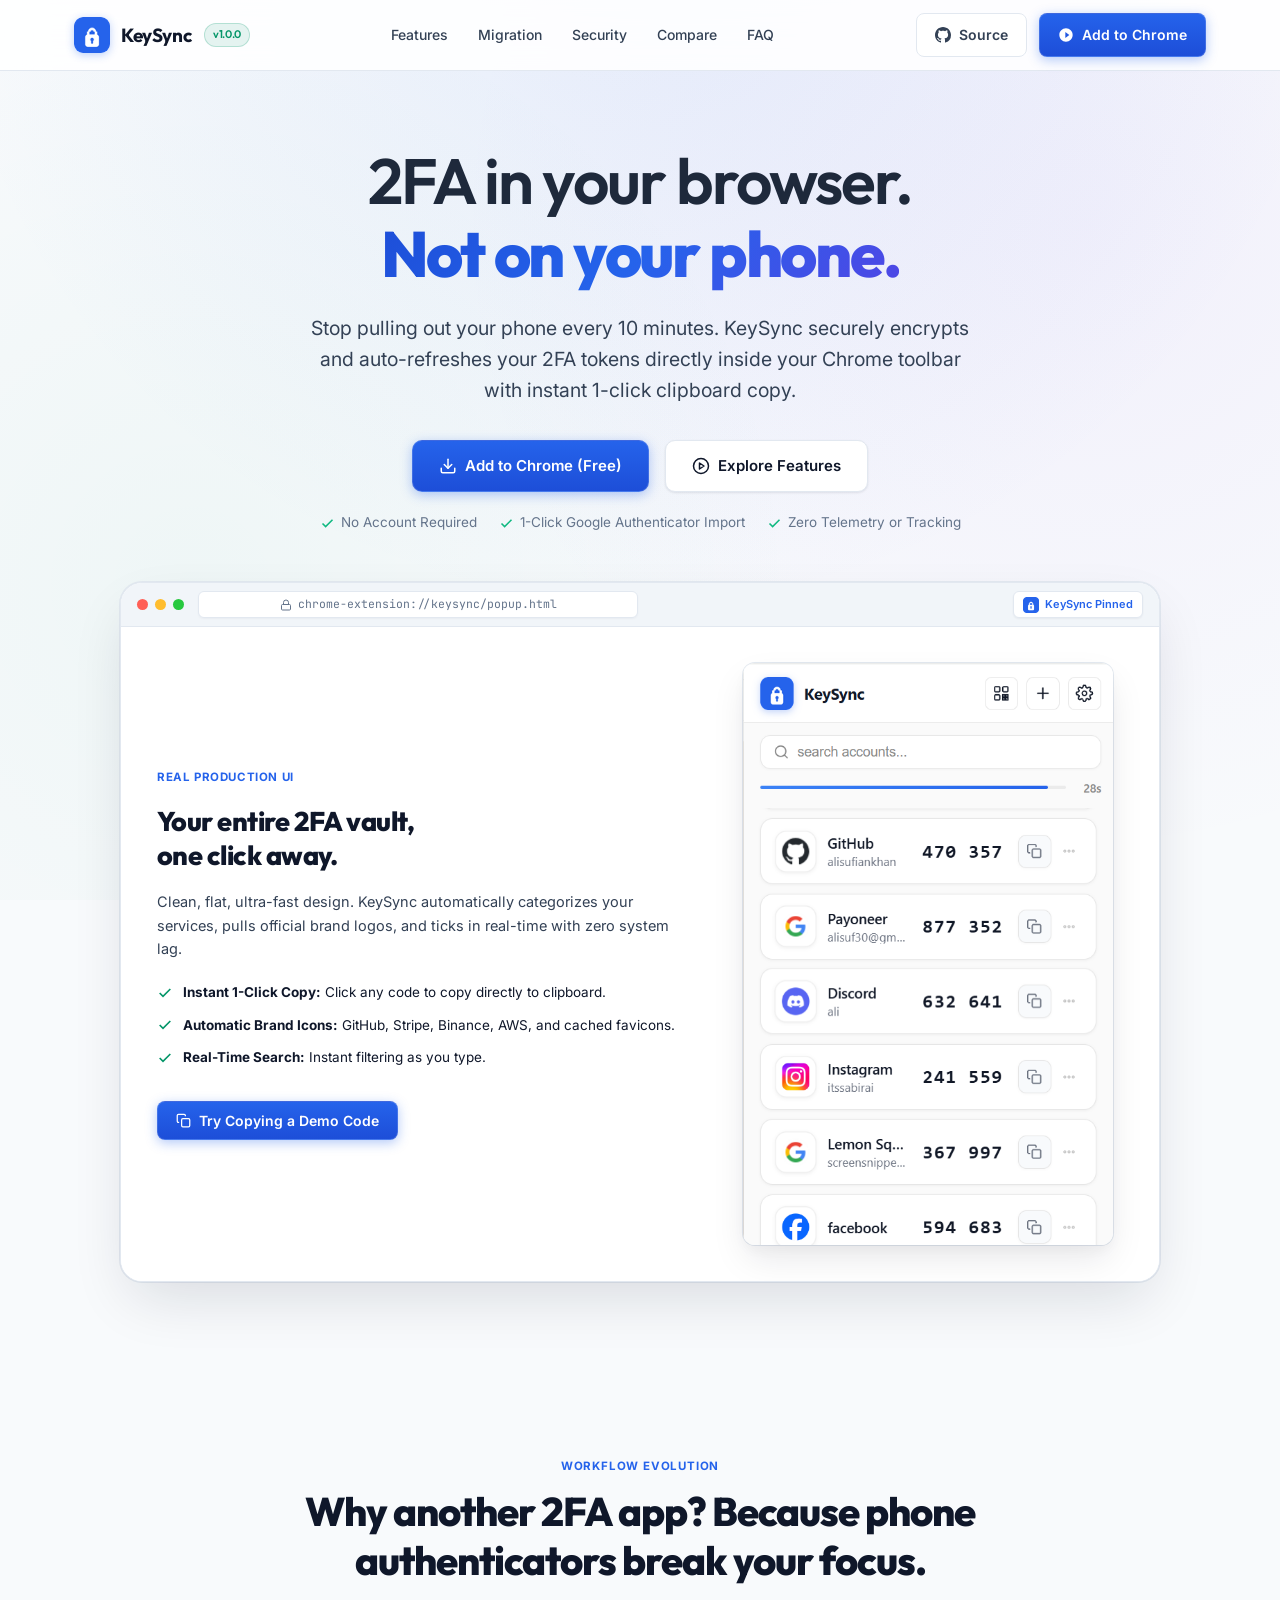
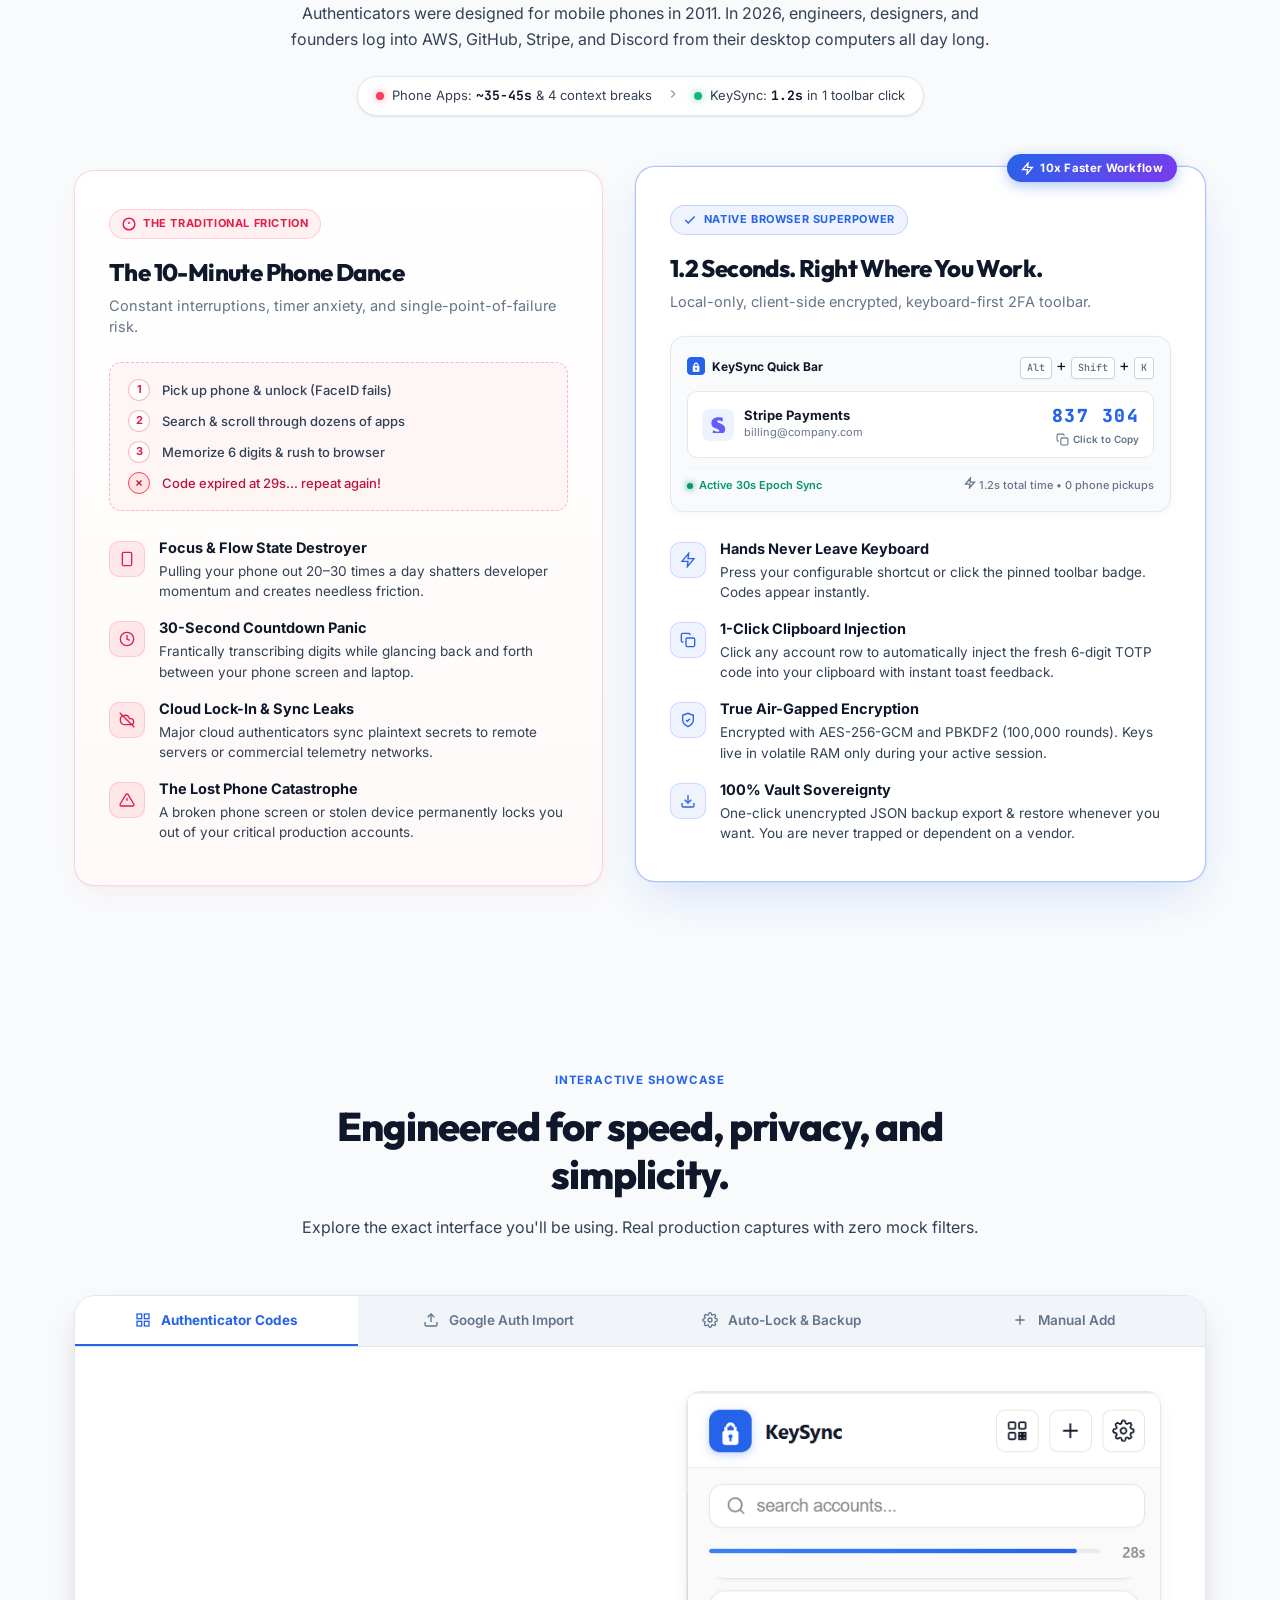
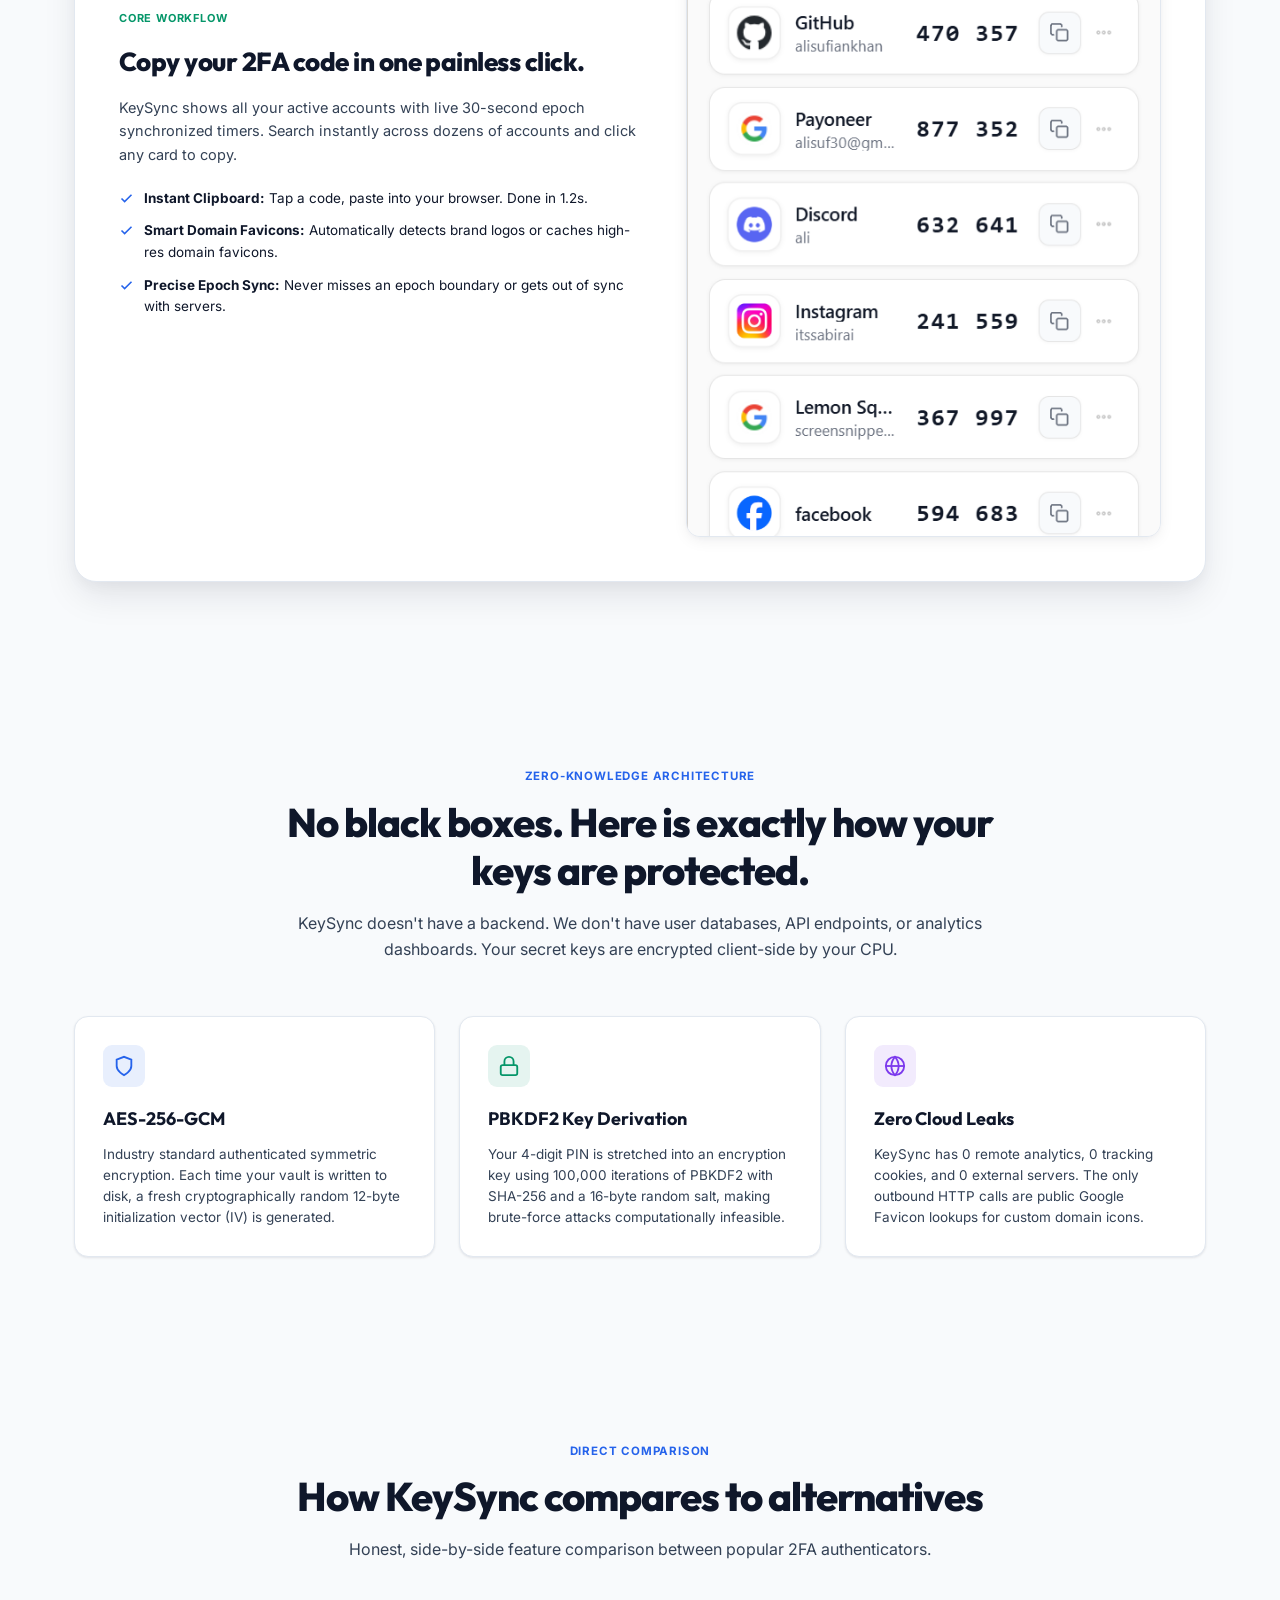
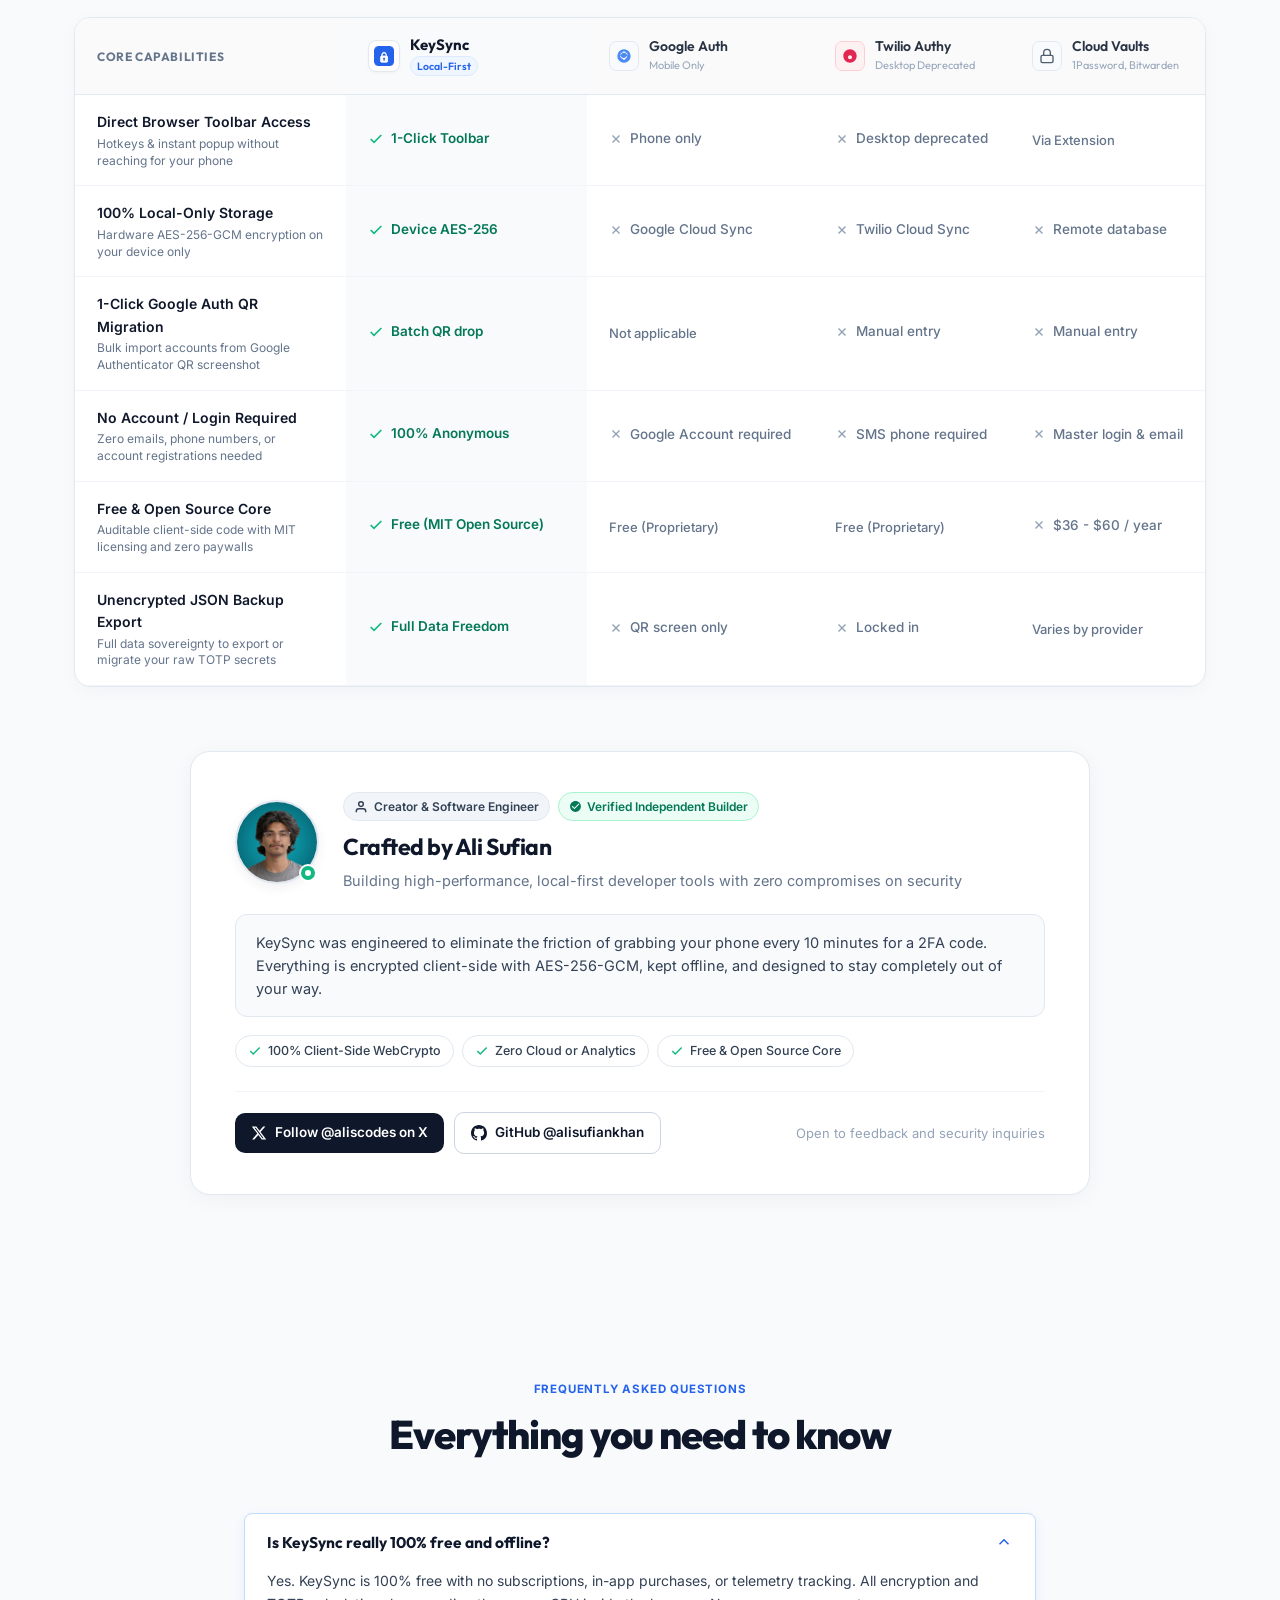
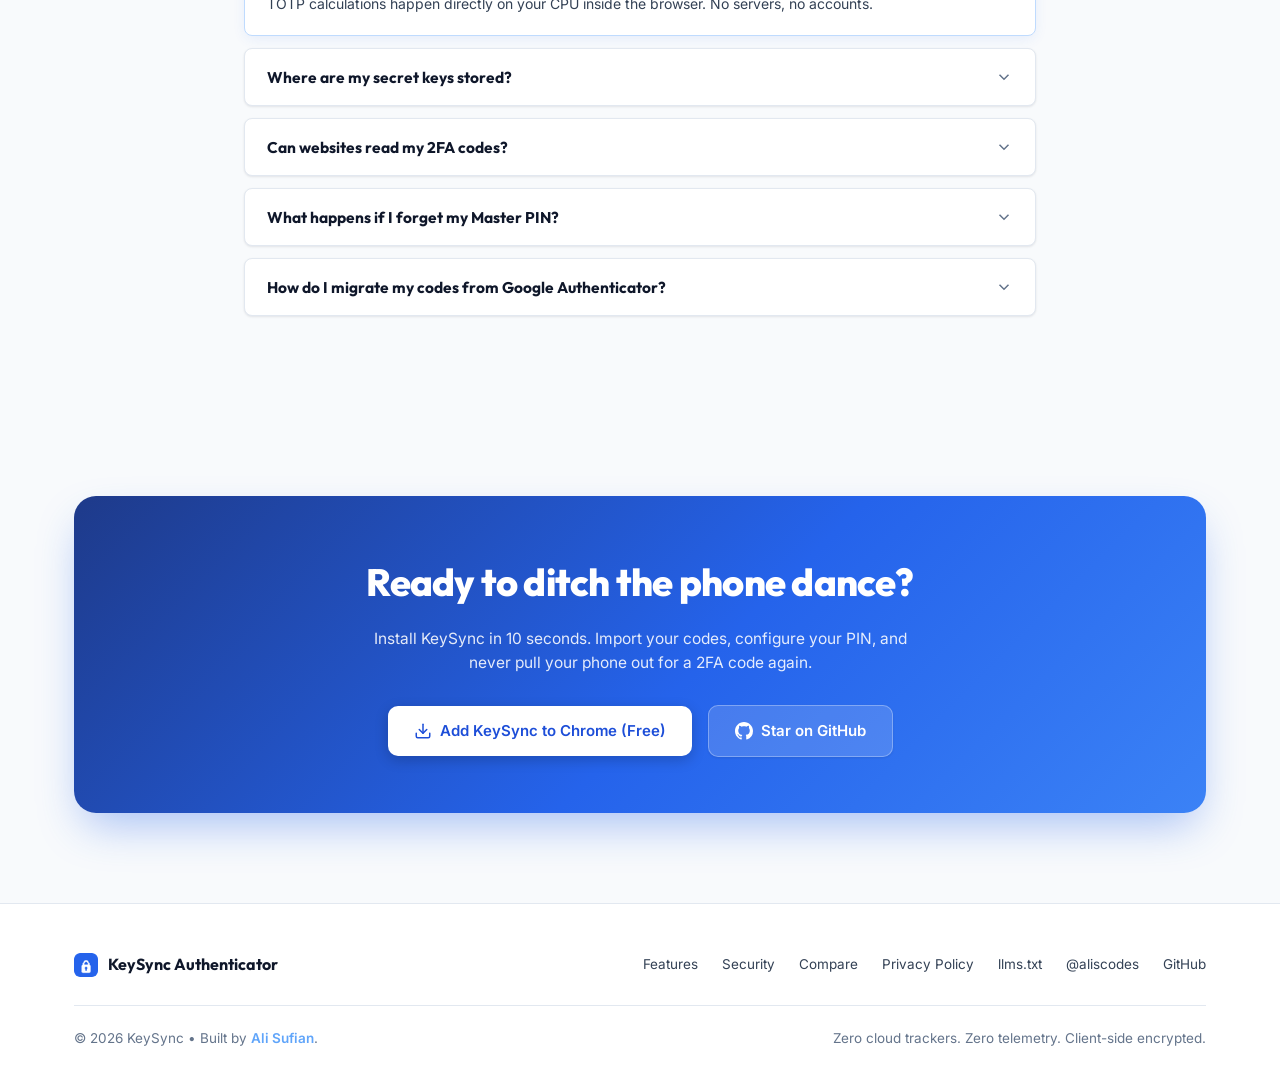
==== index.html @ 3b766d3e "Add llms.txt link to footer across landing page and privacy policy" ====
<!DOCTYPE html>
<html lang="en">

<head>
  <meta charset="UTF-8">
  <meta name="viewport" content="width=device-width, initial-scale=1.0">
  <title>KeySync | Fast, Local-First 2FA Authenticator for Chrome</title>
  <meta name="description"
    content="Secure, local-only 2FA authenticator for Chrome. AES-256-GCM client-side encryption, 1-click copy, and instant Google Authenticator QR migration. Zero cloud sync, zero telemetry.">

  <!-- OpenGraph / Social Meta -->
  <meta property="og:type" content="website">
  <meta property="og:title" content="KeySync | Fast, Local-First 2FA Authenticator">
  <meta property="og:description"
    content="All your 2FA codes right in your browser toolbar. 100% offline-first, encrypted on your device with AES-256-GCM.">
  <meta property="og:image" content="assets/promo-marquee.png">
  <meta name="twitter:card" content="summary_large_image">
  <meta name="twitter:creator" content="@aliscodes">
  <meta name="twitter:title" content="KeySync: 2FA Authenticator">
  <meta name="twitter:description" content="Stop reaching for your phone. Secure local 2FA in your browser.">

  <link rel="icon" type="image/png" sizes="32x32" href="assets/icon-32.png">
  <link rel="icon" type="image/png" sizes="16x16" href="assets/icon-16.png">
  <link rel="apple-touch-icon" sizes="128x128" href="assets/icon-128.png">

  <!-- Google Fonts: Outfit, Plus Jakarta Sans & Inter -->
  <link rel="preconnect" href="https://fonts.googleapis.com">
  <link rel="preconnect" href="https://fonts.gstatic.com" crossorigin>
  <link
    href="https://fonts.googleapis.com/css2?family=Outfit:wght@500;600;700;800&family=Plus+Jakarta+Sans:wght@500;600;700;800&family=Inter:wght@400;500;600;700&family=JetBrains+Mono:wght@400;500;600&display=swap"
    rel="stylesheet">

  <!-- LLM Context & Discovery -->
  <link rel="help" type="text/markdown" href="llms.txt" title="LLM context">

  <link rel="stylesheet" href="style.css">
</head>

<body>

  <!-- Floating Copy Toast Demo -->
  <div id="demo-toast" class="demo-toast-pill"
    style="position: fixed; bottom: 28px; left: 50%; transform: translateX(-50%) translateY(40px); opacity: 0; pointer-events: none; transition: all 0.22s ease; z-index: 9999; background: #111827; color: #FFFFFF; border: 1px solid rgba(255,255,255,0.15); padding: 8px 18px; border-radius: 9999px; font-size: 13px; font-weight: 600; display: flex; align-items: center; gap: 8px; box-shadow: 0 10px 25px rgba(0,0,0,0.5);">
    <svg viewBox="0 0 24 24" width="15" height="15" fill="none" stroke="#10B981" stroke-width="2.5"
      stroke-linecap="round" stroke-linejoin="round">
      <polyline points="20 6 9 17 4 12"></polyline>
    </svg>
    <span>Copied 2FA Code to Clipboard!</span>
  </div>

  <style>
    #demo-toast.show {
      transform: translateX(-50%) translateY(0);
      opacity: 1;
    }
  </style>

  <!-- ========================================== -->
  <!-- NAVIGATION BAR                             -->
  <!-- ========================================== -->
  <nav class="site-nav">
    <div class="container nav-inner">
      <a href="#" class="brand-link" aria-label="KeySync Home">
        <div class="brand-icon-wrap">
          <img src="assets/icon-48.png" alt="KeySync Logo">
        </div>
        <span>KeySync</span>
        <span class="brand-version">v1.0.0</span>
      </a>

      <div class="nav-links">
        <a href="#features">Features</a>
        <a href="#how-it-works">Migration</a>
        <a href="#security">Security</a>
        <a href="#comparison">Compare</a>
        <a href="#faq">FAQ</a>
      </div>

      <div class="nav-cta-group">
        <a href="https://github.com/alisufiankhan/KeySync" target="_blank" rel="noopener noreferrer" class="btn btn-outline"
          title="GitHub Repository">
          <svg viewBox="0 0 24 24" width="16" height="16" fill="currentColor">
            <path
              d="M12 0C5.37 0 0 5.37 0 12c0 5.31 3.435 9.795 8.205 11.385.6.105.825-.255.825-.57 0-.285-.015-1.23-.015-2.235-3.015.555-3.795-.735-4.035-1.41-.135-.345-.72-1.41-1.23-1.695-.42-.225-1.02-.78-.015-.795.945-.015 1.62.87 1.845 1.23 1.08 1.815 2.805 1.305 3.495.99.105-.78.42-1.305.765-1.605-2.67-.3-5.46-1.335-5.46-5.925 0-1.305.465-2.385 1.23-3.225-.12-.3-.54-1.53.12-3.18 0 0 1.005-.315 3.3 1.23.96-.27 1.98-.405 3-.405s2.04.135 3 .405c2.295-1.56 3.3-1.23 3.3-1.23.66 1.65.24 2.88.12 3.18.765.84 1.23 1.905 1.23 3.225 0 4.605-2.805 5.625-5.475 5.925.435.375.81 1.095.81 2.22 0 1.605-.015 2.895-.015 3.3 0 .315.225.69.825.57A12.02 12.02 0 0024 12c0-6.63-5.37-12-12-12z" />
          </svg>
          <span>Source</span>
        </a>
        <a href="#install" class="btn btn-primary">
          <svg viewBox="0 0 24 24" width="16" height="16" fill="currentColor">
            <path d="M12 2C6.48 2 2 6.48 2 12s4.48 10 10 10 10-4.48 10-10S17.52 2 12 2zm-1 14.5v-9l6 4.5-6 4.5z" />
          </svg>
          <span>Add to Chrome</span>
        </a>
      </div>
    </div>
  </nav>

  <!-- ========================================== -->
  <!-- HERO SECTION                               -->
  <!-- ========================================== -->
  <header class="hero-section">
    <div class="container">
      <h1 class="hero-title">
        <span class="hero-title-light">2FA in your browser.</span>
        <span class="hero-title-bold blue-emphasis">Not on your phone.</span>
      </h1>

      <p class="hero-subtitle">
        Stop pulling out your phone every 10 minutes. KeySync securely encrypts and auto-refreshes your 2FA tokens
        directly inside your Chrome toolbar with instant 1-click clipboard copy.
      </p>

      <div class="hero-cta-wrapper" id="install">
        <a href="https://chrome.google.com/webstore" target="_blank" rel="noopener noreferrer"
          class="btn btn-primary btn-lg">
          <svg viewBox="0 0 24 24" width="18" height="18" fill="none" stroke="currentColor" stroke-width="2"
            stroke-linecap="round" stroke-linejoin="round">
            <path d="M21 15v4a2 2 0 0 1-2 2H5a2 2 0 0 1-2-2v-4"></path>
            <polyline points="7 10 12 15 17 10"></polyline>
            <line x1="12" y1="15" x2="12" y2="3"></line>
          </svg>
          <span>Add to Chrome (Free)</span>
        </a>
        <a href="#features" class="btn btn-secondary btn-lg">
          <svg viewBox="0 0 24 24" width="18" height="18" fill="none" stroke="currentColor" stroke-width="2"
            stroke-linecap="round" stroke-linejoin="round">
            <circle cx="12" cy="12" r="10"></circle>
            <polygon points="10 8 16 12 10 16 10 8"></polygon>
          </svg>
          <span>Explore Features</span>
        </a>
      </div>

      <div class="hero-guarantee">
        <span><svg viewBox="0 0 24 24" width="15" height="15" fill="none" stroke="#10B981" stroke-width="2.5">
            <polyline points="20 6 9 17 4 12"></polyline>
          </svg> No Account Required</span>
        <span><svg viewBox="0 0 24 24" width="15" height="15" fill="none" stroke="#10B981" stroke-width="2.5">
            <polyline points="20 6 9 17 4 12"></polyline>
          </svg> 1-Click Google Authenticator Import</span>
        <span><svg viewBox="0 0 24 24" width="15" height="15" fill="none" stroke="#10B981" stroke-width="2.5">
            <polyline points="20 6 9 17 4 12"></polyline>
          </svg> Zero Telemetry or Tracking</span>
      </div>

      <!-- Real Browser Showcase Window Frame -->
      <div class="hero-showcase">
        <div class="showcase-glow"></div>
        <div class="showcase-window">
          <!-- Browser Top Window Bar -->
          <div class="window-header">
            <div class="window-dots">
              <span class="window-dot dot-red"></span>
              <span class="window-dot dot-yellow"></span>
              <span class="window-dot dot-green"></span>
            </div>
            <div class="window-address">
              <svg viewBox="0 0 24 24" width="12" height="12" fill="none" stroke="currentColor" stroke-width="2">
                <rect x="3" y="11" width="18" height="11" rx="2" ry="2"></rect>
                <path d="M7 11V7a5 5 0 0 1 10 0v4"></path>
              </svg>
              <span>chrome-extension://keysync/popup.html</span>
            </div>
            <div class="window-toolbar-icons">
              <div class="extension-pin-badge">
                <img src="assets/icon-32.png" alt="KeySync">
                <span>KeySync Pinned</span>
              </div>
            </div>
          </div>

          <!-- Showcase Body -->
          <div class="showcase-body">
            <div class="showcase-narrative">
              <span class="narrative-tag">Real Production UI</span>
              <h2 class="narrative-headline">Your entire 2FA vault,<br>one click away.</h2>
              <p class="narrative-desc">
                Clean, flat, ultra-fast design. KeySync automatically categorizes your services, pulls official brand
                logos, and ticks in real-time with zero system lag.
              </p>
              <div class="narrative-features">
                <div class="narrative-item">
                  <svg viewBox="0 0 24 24" width="16" height="16" fill="none" stroke="currentColor" stroke-width="2.5">
                    <polyline points="20 6 9 17 4 12"></polyline>
                  </svg>
                  <span><strong>Instant 1-Click Copy:</strong> Click any code to copy directly to clipboard.</span>
                </div>
                <div class="narrative-item">
                  <svg viewBox="0 0 24 24" width="16" height="16" fill="none" stroke="currentColor" stroke-width="2.5">
                    <polyline points="20 6 9 17 4 12"></polyline>
                  </svg>
                  <span><strong>Automatic Brand Icons:</strong> GitHub, Stripe, Binance, AWS, and cached
                    favicons.</span>
                </div>
                <div class="narrative-item">
                  <svg viewBox="0 0 24 24" width="16" height="16" fill="none" stroke="currentColor" stroke-width="2.5">
                    <polyline points="20 6 9 17 4 12"></polyline>
                  </svg>
                  <span><strong>Real-Time Search:</strong> Instant filtering as you type.</span>
                </div>
              </div>
              <div style="margin-top: 14px;">
                <button type="button" class="btn btn-primary demo-copy-trigger" data-code="601 065">
                  <svg viewBox="0 0 24 24" width="15" height="15" fill="none" stroke="currentColor" stroke-width="2">
                    <rect x="9" y="9" width="13" height="13" rx="2" ry="2"></rect>
                    <path d="M5 15H4a2 2 0 0 1-2-2V4a2 2 0 0 1 2-2h9a2 2 0 0 1 2 2v1"></path>
                  </svg>
                  <span>Try Copying a Demo Code</span>
                </button>
              </div>
            </div>

            <!-- Actual Extension Screenshot -->
            <div class="mockup-extension-card">
              <img src="assets/sc-main.png" alt="KeySync Real Extension View with TOTP codes" width="370">
            </div>
          </div>
        </div>
      </div>
    </div>
  </header>

  <!-- ========================================== -->
  <!-- PROBLEM VS SOLUTION (THE 2FA DILEMMA)        -->
  <!-- ========================================== -->
  <section class="section" id="comparison">
    <div class="container">
      <div class="section-header">
        <span class="section-tag">Workflow Evolution</span>
        <h2 class="section-title">Why another 2FA app? Because phone authenticators break your focus.</h2>
        <p class="section-desc">
          Authenticators were designed for mobile phones in 2011. In 2026, engineers, designers, and founders log into
          AWS, GitHub, Stripe, and Discord from their desktop computers all day long.
        </p>

        <!-- Speed & Friction Metric Pills -->
        <div class="comparison-speed-pill-wrap">
          <div class="speed-pill speed-pill-bad">
            <span class="speed-dot dot-bad"></span>
            <span>Phone Apps: <strong>~35-45s</strong> &amp; 4 context breaks</span>
          </div>
          <div class="speed-arrow">
            <svg viewBox="0 0 24 24" width="14" height="14" fill="none" stroke="currentColor" stroke-width="2.5"><polyline points="9 18 15 12 9 6"></polyline></svg>
          </div>
          <div class="speed-pill speed-pill-good">
            <span class="speed-dot dot-good"></span>
            <span>KeySync: <strong>1.2s</strong> in 1 toolbar click</span>
          </div>
        </div>
      </div>

      <div class="comparison-grid">
        <!-- The Bad Old Way -->
        <div class="comparison-card bad">
          <div class="card-status-badge badge-warning">
            <svg viewBox="0 0 24 24" width="14" height="14" fill="none" stroke="currentColor" stroke-width="2.5">
              <circle cx="12" cy="12" r="10"></circle>
              <line x1="12" y1="8" x2="12" y2="12"></line>
              <line x1="12" y1="16" x2="12.01" y2="16"></line>
            </svg>
            <span>The Traditional Friction</span>
          </div>

          <h3 class="comparison-heading">The 10-Minute Phone Dance</h3>
          <p class="comparison-card-subtitle">Constant interruptions, timer anxiety, and single-point-of-failure risk.
          </p>

          <!-- Interactive Visual Timeline -->
          <div class="friction-timeline">
            <div class="timeline-step">
              <span class="step-num">1</span>
              <span class="step-text">Pick up phone &amp; unlock (FaceID fails)</span>
            </div>
            <div class="timeline-step">
              <span class="step-num">2</span>
              <span class="step-text">Search &amp; scroll through dozens of apps</span>
            </div>
            <div class="timeline-step">
              <span class="step-num">3</span>
              <span class="step-text">Memorize 6 digits &amp; rush to browser</span>
            </div>
            <div class="timeline-step step-expired">
              <span class="step-num">
                <svg viewBox="0 0 24 24" width="10" height="10" fill="none" stroke="currentColor" stroke-width="3"><line x1="18" y1="6" x2="6" y2="18"></line><line x1="6" y1="6" x2="18" y2="18"></line></svg>
              </span>
              <span class="step-text">Code expired at 29s... repeat again!</span>
            </div>
          </div>

          <div class="comparison-feature-list">
            <div class="comparison-feature-item">
              <div class="feature-icon-box icon-box-bad">
                <svg viewBox="0 0 24 24" width="16" height="16" fill="none" stroke="currentColor" stroke-width="2">
                  <rect x="5" y="2" width="14" height="20" rx="2" ry="2"></rect>
                  <line x1="12" y1="18" x2="12.01" y2="18"></line>
                </svg>
              </div>
              <div>
                <div class="feature-item-title">Focus &amp; Flow State Destroyer</div>
                <p class="feature-item-desc">Pulling your phone out 20–30 times a day shatters developer momentum and
                  creates needless friction.</p>
              </div>
            </div>

            <div class="comparison-feature-item">
              <div class="feature-icon-box icon-box-bad">
                <svg viewBox="0 0 24 24" width="16" height="16" fill="none" stroke="currentColor" stroke-width="2">
                  <circle cx="12" cy="12" r="10"></circle>
                  <polyline points="12 6 12 12 16 14"></polyline>
                </svg>
              </div>
              <div>
                <div class="feature-item-title">30-Second Countdown Panic</div>
                <p class="feature-item-desc">Frantically transcribing digits while glancing back and forth between your
                  phone screen and laptop.</p>
              </div>
            </div>

            <div class="comparison-feature-item">
              <div class="feature-icon-box icon-box-bad">
                <svg viewBox="0 0 24 24" width="16" height="16" fill="none" stroke="currentColor" stroke-width="2">
                  <path d="M17.5 19H9a7 7 0 1 1 6.71-9h1.79a4.5 4.5 0 1 1 0 9Z"></path>
                  <line x1="1" y1="1" x2="23" y2="23"></line>
                </svg>
              </div>
              <div>
                <div class="feature-item-title">Cloud Lock-In &amp; Sync Leaks</div>
                <p class="feature-item-desc">Major cloud authenticators sync plaintext secrets to remote servers or
                  commercial telemetry networks.</p>
              </div>
            </div>

            <div class="comparison-feature-item">
              <div class="feature-icon-box icon-box-bad">
                <svg viewBox="0 0 24 24" width="16" height="16" fill="none" stroke="currentColor" stroke-width="2">
                  <path d="M10.29 3.86L1.82 18a2 2 0 0 0 1.71 3h16.94a2 2 0 0 0 1.71-3L13.71 3.86a2 2 0 0 0-3.42 0z">
                  </path>
                  <line x1="12" y1="9" x2="12" y2="13"></line>
                  <line x1="12" y1="17" x2="12.01" y2="17"></line>
                </svg>
              </div>
              <div>
                <div class="feature-item-title">The Lost Phone Catastrophe</div>
                <p class="feature-item-desc">A broken phone screen or stolen device permanently locks you out of your
                  critical production accounts.</p>
              </div>
            </div>
          </div>
        </div>

        <!-- The KeySync Way -->
        <div class="comparison-card good">
          <div class="floating-highlight-badge">
            <svg viewBox="0 0 24 24" width="13" height="13" fill="none" stroke="currentColor" stroke-width="2.5"><polygon points="13 2 3 14 12 14 11 22 21 10 12 10 13 2"></polygon></svg>
            <span>10x Faster Workflow</span>
          </div>

          <div class="card-status-badge badge-success">
            <svg viewBox="0 0 24 24" width="14" height="14" fill="none" stroke="currentColor" stroke-width="2.5">
              <polyline points="20 6 9 17 4 12"></polyline>
            </svg>
            <span>Native Browser Superpower</span>
          </div>

          <h3 class="comparison-heading">1.2 Seconds. Right Where You Work.</h3>
          <p class="comparison-card-subtitle">Local-only, client-side encrypted, keyboard-first 2FA toolbar.</p>

          <!-- Interactive Live Preview Widget Inside the Card -->
          <div class="keysync-live-preview-box">
            <div class="live-preview-header">
              <div class="live-preview-brand">
                <img src="assets/icon-32.png" width="18" height="18" alt="KeySync">
                <span>KeySync Quick Bar</span>
              </div>
              <span class="live-shortcut-tag"><kbd>Alt</kbd> + <kbd>Shift</kbd> + <kbd>K</kbd></span>
            </div>

            <div class="live-token-interactive demo-copy-trigger" data-code="837 304"
              title="Click to copy live demo code">
              <div class="live-token-info">
                <div class="live-token-logo">
                  <svg viewBox="0 0 24 24" width="16" height="16" fill="#635BFF">
                    <path
                      d="M13.976 9.15c-2.172-.806-3.356-1.426-3.356-2.409 0-.831.683-1.305 1.901-1.305 2.227 0 4.515.858 6.09 1.631l.89-5.494C18.252.975 15.697.5 12.522.5 6.046.5 2.05 3.864 2.05 9.429c0 5.484 4.57 6.942 8.784 8.528 2.378.89 3.197 1.574 3.197 2.535 0 .973-.852 1.517-2.298 1.517-2.316 0-5.163-1.077-7.142-2.164l-.941 5.568c2.083 1.055 5.12 1.637 8.358 1.637 6.643 0 10.748-3.155 10.748-8.899 0-5.385-4.408-7.072-8.78-8.999z" />
                  </svg>
                </div>
                <div>
                  <div class="live-token-service">Stripe Payments</div>
                  <div class="live-token-account">billing@company.com</div>
                </div>
              </div>
              <div class="live-token-code-wrap">
                <span class="live-totp-digits" id="comparison-stripe-code">837 304</span>
                <span class="live-copy-action">
                  <svg viewBox="0 0 24 24" width="13" height="13" fill="none" stroke="currentColor" stroke-width="2">
                    <rect x="9" y="9" width="13" height="13" rx="2" ry="2"></rect>
                    <path d="M5 15H4a2 2 0 0 1-2-2V4a2 2 0 0 1 2-2h9a2 2 0 0 1 2 2v1"></path>
                  </svg>
                  <span>Click to Copy</span>
                </span>
              </div>
            </div>

            <div class="live-preview-footer">
              <div class="live-sync-indicator">
                <span class="live-pulse-dot"></span>
                <span>Active 30s Epoch Sync</span>
              </div>
              <span class="live-benchmark-text">
                <svg viewBox="0 0 24 24" width="12" height="12" fill="none" stroke="currentColor" stroke-width="2.5"><polygon points="13 2 3 14 12 14 11 22 21 10 12 10 13 2"></polygon></svg>
                <span>1.2s total time • 0 phone pickups</span>
              </span>
            </div>
          </div>

          <div class="comparison-feature-list">
            <div class="comparison-feature-item">
              <div class="feature-icon-box icon-box-good">
                <svg viewBox="0 0 24 24" width="16" height="16" fill="none" stroke="currentColor" stroke-width="2">
                  <polygon points="13 2 3 14 12 14 11 22 21 10 12 10 13 2"></polygon>
                </svg>
              </div>
              <div>
                <div class="feature-item-title">Hands Never Leave Keyboard</div>
                <p class="feature-item-desc">Press your configurable shortcut or click the pinned toolbar badge. Codes
                  appear instantly.</p>
              </div>
            </div>

            <div class="comparison-feature-item">
              <div class="feature-icon-box icon-box-good">
                <svg viewBox="0 0 24 24" width="16" height="16" fill="none" stroke="currentColor" stroke-width="2">
                  <rect x="9" y="9" width="13" height="13" rx="2" ry="2"></rect>
                  <path d="M5 15H4a2 2 0 0 1-2-2V4a2 2 0 0 1 2-2h9a2 2 0 0 1 2 2v1"></path>
                </svg>
              </div>
              <div>
                <div class="feature-item-title">1-Click Clipboard Injection</div>
                <p class="feature-item-desc">Click any account row to automatically inject the fresh 6-digit TOTP code
                  into your clipboard with instant toast feedback.</p>
              </div>
            </div>

            <div class="comparison-feature-item">
              <div class="feature-icon-box icon-box-good">
                <svg viewBox="0 0 24 24" width="16" height="16" fill="none" stroke="currentColor" stroke-width="2">
                  <path d="M12 22s8-4 8-10V5l-8-3-8 3v7c0 6 8 10 8 10z"></path>
                  <polyline points="9 12 11 14 15 10"></polyline>
                </svg>
              </div>
              <div>
                <div class="feature-item-title">True Air-Gapped Encryption</div>
                <p class="feature-item-desc">Encrypted with AES-256-GCM and PBKDF2 (100,000 rounds). Keys live in
                  volatile RAM only during your active session.</p>
              </div>
            </div>

            <div class="comparison-feature-item">
              <div class="feature-icon-box icon-box-good">
                <svg viewBox="0 0 24 24" width="16" height="16" fill="none" stroke="currentColor" stroke-width="2">
                  <path d="M21 15v4a2 2 0 0 1-2 2H5a2 2 0 0 1-2-2v-4"></path>
                  <polyline points="7 10 12 15 17 10"></polyline>
                  <line x1="12" y1="15" x2="12" y2="3"></line>
                </svg>
              </div>
              <div>
                <div class="feature-item-title">100% Vault Sovereignty</div>
                <p class="feature-item-desc">One-click unencrypted JSON backup export &amp; restore whenever you want.
                  You are never trapped or dependent on a vendor.</p>
              </div>
            </div>
          </div>
        </div>
      </div>
    </div>
  </section>

  <!-- ========================================== -->
  <!-- REAL SCREENSHOT WALKTHROUGH TABS           -->
  <!-- ========================================== -->
  <section class="section" id="features">
    <div class="container">
      <div class="section-header">
        <span class="section-tag">Interactive Showcase</span>
        <h2 class="section-title">Engineered for speed, privacy, and simplicity.</h2>
        <p class="section-desc">
          Explore the exact interface you'll be using. Real production captures with zero mock filters.
        </p>
      </div>

      <div class="features-container">
        <!-- Tab Navigation -->
        <div class="feature-tabs-nav" role="tablist">
          <button type="button" class="feature-tab-btn active" data-tab="tab-main" role="tab" aria-selected="true">
            <svg viewBox="0 0 24 24" width="16" height="16" fill="none" stroke="currentColor" stroke-width="2">
              <rect x="3" y="3" width="7" height="7"></rect>
              <rect x="14" y="3" width="7" height="7"></rect>
              <rect x="14" y="14" width="7" height="7"></rect>
              <rect x="3" y="14" width="7" height="7"></rect>
            </svg>
            <span>Authenticator Codes</span>
          </button>
          <button type="button" class="feature-tab-btn" data-tab="tab-import" role="tab" aria-selected="false">
            <svg viewBox="0 0 24 24" width="16" height="16" fill="none" stroke="currentColor" stroke-width="2">
              <path d="M21 15v4a2 2 0 0 1-2 2H5a2 2 0 0 1-2-2v-4"></path>
              <polyline points="17 8 12 3 7 8"></polyline>
              <line x1="12" y1="3" x2="12" y2="15"></line>
            </svg>
            <span>Google Auth Import</span>
          </button>
          <button type="button" class="feature-tab-btn" data-tab="tab-settings" role="tab" aria-selected="false">
            <svg viewBox="0 0 24 24" width="16" height="16" fill="none" stroke="currentColor" stroke-width="2">
              <circle cx="12" cy="12" r="3"></circle>
              <path
                d="M19.4 15a1.65 1.65 0 0 0 .33 1.82l.06.06a2 2 0 0 1 0 2.83 2 2 0 0 1-2.83 0l-.06-.06a1.65 1.65 0 0 0-1.82-.33 1.65 1.65 0 0 0-1 1.51V21a2 2 0 0 1-2 2 2 2 0 0 1-2-2v-.09A1.65 1.65 0 0 0 9 19.4a1.65 1.65 0 0 0-1.82.33l-.06.06a2 2 0 0 1-2.83 0 2 2 0 0 1 0-2.83l.06-.06a1.65 1.65 0 0 0 .33-1.82 1.65 1.65 0 0 0-1.51-1H3a2 2 0 0 1-2-2 2 2 0 0 1 2-2h.09A1.65 1.65 0 0 0 4.6 9a1.65 1.65 0 0 0-.33-1.82l-.06-.06a2 2 0 0 1 0-2.83 2 2 0 0 1 2.83 0l.06.06a1.65 1.65 0 0 0 1.82.33H9a1.65 1.65 0 0 0 1-1.51V3a2 2 0 0 1 2-2 2 2 0 0 1 2 2v.09a1.65 1.65 0 0 0 1 1.51 1.65 1.65 0 0 0 1.82-.33l.06-.06a2 2 0 0 1 2.83 0 2 2 0 0 1 0 2.83l-.06.06a1.65 1.65 0 0 0-.33 1.82V9a1.65 1.65 0 0 0 1.51 1H21a2 2 0 0 1 2 2 2 2 0 0 1-2 2h-.09a1.65 1.65 0 0 0-1.51 1z">
              </path>
            </svg>
            <span>Auto-Lock & Backup</span>
          </button>
          <button type="button" class="feature-tab-btn" data-tab="tab-add" role="tab" aria-selected="false">
            <svg viewBox="0 0 24 24" width="16" height="16" fill="none" stroke="currentColor" stroke-width="2">
              <line x1="12" y1="5" x2="12" y2="19"></line>
              <line x1="5" y1="12" x2="19" y2="12"></line>
            </svg>
            <span>Manual Add</span>
          </button>
        </div>

        <!-- TAB 1: Main View -->
        <div class="feature-tab-panel active" id="tab-main">
          <div class="panel-content">
            <span class="panel-tag">Core Workflow</span>
            <h3 class="panel-title">Copy your 2FA code in one painless click.</h3>
            <p class="panel-desc">
              KeySync shows all your active accounts with live 30-second epoch synchronized timers. Search instantly
              across dozens of accounts and click any card to copy.
            </p>
            <ul class="panel-points">
              <li>
                <svg viewBox="0 0 24 24" width="15" height="15" fill="none" stroke="currentColor" stroke-width="2.5">
                  <polyline points="20 6 9 17 4 12"></polyline>
                </svg>
                <span><strong>Instant Clipboard:</strong> Tap a code, paste into your browser. Done in 1.2s.</span>
              </li>
              <li>
                <svg viewBox="0 0 24 24" width="15" height="15" fill="none" stroke="currentColor" stroke-width="2.5">
                  <polyline points="20 6 9 17 4 12"></polyline>
                </svg>
                <span><strong>Smart Domain Favicons:</strong> Automatically detects brand logos or caches high-res
                  domain favicons.</span>
              </li>
              <li>
                <svg viewBox="0 0 24 24" width="15" height="15" fill="none" stroke="currentColor" stroke-width="2.5">
                  <polyline points="20 6 9 17 4 12"></polyline>
                </svg>
                <span><strong>Precise Epoch Sync:</strong> Never misses an epoch boundary or gets out of sync with
                  servers.</span>
              </li>
            </ul>
          </div>
          <div class="panel-media-wrap">
            <img src="assets/sc-main.png" alt="KeySync Main TOTP Screen" loading="lazy">
          </div>
        </div>

        <!-- TAB 2: Bulk Import -->
        <div class="feature-tab-panel" id="tab-import">
          <div class="panel-content">
            <span class="panel-tag" id="how-it-works">Effortless Migration</span>
            <h3 class="panel-title">Migrate from Google Authenticator in 10 seconds.</h3>
            <p class="panel-desc">
              Moving your accounts shouldn't take an afternoon of manual typing. Export your accounts in Google
              Authenticator, take a screenshot, and drop it here.
            </p>
            <ul class="panel-points">
              <li>
                <svg viewBox="0 0 24 24" width="15" height="15" fill="none" stroke="currentColor" stroke-width="2.5">
                  <polyline points="20 6 9 17 4 12"></polyline>
                </svg>
                <span><strong>Drag & Drop QR:</strong> Accepts screenshot images or raw Google migration URLs.</span>
              </li>
              <li>
                <svg viewBox="0 0 24 24" width="15" height="15" fill="none" stroke="currentColor" stroke-width="2.5">
                  <polyline points="20 6 9 17 4 12"></polyline>
                </svg>
                <span><strong>Multi-Part Batch Exports:</strong> Handles split QR codes (e.g. 1 of 2, 2 of 2)
                  seamlessly.</span>
              </li>
              <li>
                <svg viewBox="0 0 24 24" width="15" height="15" fill="none" stroke="currentColor" stroke-width="2.5">
                  <polyline points="20 6 9 17 4 12"></polyline>
                </svg>
                <span><strong>Interactive Selection:</strong> Review each account before importing to your vault.</span>
              </li>
            </ul>
          </div>
          <div class="panel-media-wrap">
            <img src="assets/sc-bulk-import.png" alt="Google Authenticator QR Bulk Import Screen" loading="lazy">
          </div>
        </div>

        <!-- TAB 3: Settings & Backup -->
        <div class="feature-tab-panel" id="tab-settings">
          <div class="panel-content">
            <span class="panel-tag">Security & Freedom</span>
            <h3 class="panel-title">Session Auto-Lock & Zero Lock-in Backups.</h3>
            <p class="panel-desc">
              Configure your auto-lock timer to lock KeySync when idle (Immediately, 5m, 15m, 30m, or on browser close).
              Export your raw JSON backup whenever you choose.
            </p>
            <ul class="panel-points">
              <li>
                <svg viewBox="0 0 24 24" width="15" height="15" fill="none" stroke="currentColor" stroke-width="2.5">
                  <polyline points="20 6 9 17 4 12"></polyline>
                </svg>
                <span><strong>In-Memory Key Storage:</strong> Session keys live in volatile RAM
                  (<code>chrome.storage.session</code>), never on disk.</span>
              </li>
              <li>
                <svg viewBox="0 0 24 24" width="15" height="15" fill="none" stroke="currentColor" stroke-width="2.5">
                  <polyline points="20 6 9 17 4 12"></polyline>
                </svg>
                <span><strong>Master PIN Security:</strong> Rate limiting protects against local brute-force
                  attempts.</span>
              </li>
              <li>
                <svg viewBox="0 0 24 24" width="15" height="15" fill="none" stroke="currentColor" stroke-width="2.5">
                  <polyline points="20 6 9 17 4 12"></polyline>
                </svg>
                <span><strong>1-Click JSON Vault Export:</strong> Restore to any machine or archive safely
                  offline.</span>
              </li>
            </ul>
          </div>
          <div class="panel-media-wrap">
            <img src="assets/sc-settings.png" alt="KeySync Settings & Backup Screen" loading="lazy">
          </div>
        </div>

        <!-- TAB 4: Manual Add -->
        <div class="feature-tab-panel" id="tab-add">
          <div class="panel-content">
            <span class="panel-tag">Precision Input</span>
            <h3 class="panel-title">Add any custom service with smart auto-formatting.</h3>
            <p class="panel-desc">
              Pasting a raw Base32 secret? KeySync automatically removes accidental spaces, validates key length, and
              maps to official brand icons instantly.
            </p>
            <ul class="panel-points">
              <li>
                <svg viewBox="0 0 24 24" width="15" height="15" fill="none" stroke="currentColor" stroke-width="2.5">
                  <polyline points="20 6 9 17 4 12"></polyline>
                </svg>
                <span><strong>Space & Case Stripping:</strong> Never fails on messy clipboard pastes.</span>
              </li>
              <li>
                <svg viewBox="0 0 24 24" width="15" height="15" fill="none" stroke="currentColor" stroke-width="2.5">
                  <polyline points="20 6 9 17 4 12"></polyline>
                </svg>
                <span><strong>Custom Email & Issuer:</strong> Keep multi-organization logins neatly organized.</span>
              </li>
              <li>
                <svg viewBox="0 0 24 24" width="15" height="15" fill="none" stroke="currentColor" stroke-width="2.5">
                  <polyline points="20 6 9 17 4 12"></polyline>
                </svg>
                <span><strong>Standard RFC 6238 TOTP:</strong> 100% compatible with every service in the world.</span>
              </li>
            </ul>
          </div>
          <div class="panel-media-wrap">
            <img src="assets/sc-add-account.png" alt="KeySync Add Account Screen" loading="lazy">
          </div>
        </div>
      </div>
    </div>
  </section>

  <!-- ========================================== -->
  <!-- SECURITY ARCHITECTURE                      -->
  <!-- ========================================== -->
  <section class="section" id="security">
    <div class="container">
      <div class="section-header">
        <span class="section-tag">Zero-Knowledge Architecture</span>
        <h2 class="section-title">No black boxes. Here is exactly how your keys are protected.</h2>
        <p class="section-desc">
          KeySync doesn't have a backend. We don't have user databases, API endpoints, or analytics dashboards. Your
          secret keys are encrypted client-side by your CPU.
        </p>
      </div>

      <div class="security-grid">
        <div class="security-card">
          <div class="security-icon-pill icon-blue">
            <svg viewBox="0 0 24 24" width="22" height="22" fill="none" stroke="currentColor" stroke-width="2">
              <path d="M12 22s8-4 8-10V5l-8-3-8 3v7c0 6 8 10 8 10z"></path>
            </svg>
          </div>
          <h3 class="security-card-title">AES-256-GCM</h3>
          <p class="security-card-desc">
            Industry standard authenticated symmetric encryption. Each time your vault is written to disk, a fresh
            cryptographically random 12-byte initialization vector (IV) is generated.
          </p>
        </div>

        <div class="security-card">
          <div class="security-icon-pill icon-emerald">
            <svg viewBox="0 0 24 24" width="22" height="22" fill="none" stroke="currentColor" stroke-width="2">
              <rect x="3" y="11" width="18" height="11" rx="2" ry="2"></rect>
              <path d="M7 11V7a5 5 0 0 1 10 0v4"></path>
            </svg>
          </div>
          <h3 class="security-card-title">PBKDF2 Key Derivation</h3>
          <p class="security-card-desc">
            Your 4-digit PIN is stretched into an encryption key using 100,000 iterations of PBKDF2 with SHA-256 and a
            16-byte random salt, making brute-force attacks computationally infeasible.
          </p>
        </div>

        <div class="security-card">
          <div class="security-icon-pill icon-purple">
            <svg viewBox="0 0 24 24" width="22" height="22" fill="none" stroke="currentColor" stroke-width="2">
              <circle cx="12" cy="12" r="10"></circle>
              <line x1="2" y1="12" x2="22" y2="12"></line>
              <path d="M12 2a15.3 15.3 0 0 1 4 10 15.3 15.3 0 0 1-4 10 15.3 15.3 0 0 1-4-10 15.3 15.3 0 0 1 4-10z">
              </path>
            </svg>
          </div>
          <h3 class="security-card-title">Zero Cloud Leaks</h3>
          <p class="security-card-desc">
            KeySync has 0 remote analytics, 0 tracking cookies, and 0 external servers. The only outbound HTTP calls are
            public Google Favicon lookups for custom domain icons.
          </p>
        </div>
      </div>
    </div>
  </section>

  <!-- ========================================== -->
  <!-- COMPETITIVE COMPARISON MATRIX              -->
  <!-- ========================================== -->
  <section class="section">
    <div class="container">
      <div class="section-header">
        <span class="section-tag">Direct Comparison</span>
        <h2 class="section-title">How KeySync compares to alternatives</h2>
        <p class="section-desc">
          Honest, side-by-side feature comparison between popular 2FA authenticators.
        </p>
      </div>

      <div class="matrix-wrap">
        <table class="matrix-table">
          <thead>
            <tr>
              <th class="matrix-feature-th">
                <span class="matrix-th-title">Core Capabilities</span>
              </th>
              <th class="matrix-keysync-th">
                <div class="col-brand-header">
                  <div class="col-brand-icon-box">
                    <img src="assets/icon-32.png" width="20" height="20" alt="KeySync">
                  </div>
                  <div class="col-brand-info">
                    <div class="col-brand-title">KeySync</div>
                    <span class="col-brand-badge">Local-First</span>
                  </div>
                </div>
              </th>
              <th>
                <div class="col-brand-header col-brand-subtle">
                  <div class="col-brand-avatar avatar-google">
                    <svg viewBox="0 0 24 24" width="16" height="16" fill="currentColor">
                      <path
                        d="M12 2a10 10 0 1 0 10 10A10 10 0 0 0 12 2zm1 14.93V18h-2v-1.07A6 6 0 0 1 6.07 12H7a5 5 0 0 0 9 0h.93A6 6 0 0 1 13 16.93zM12 7a5 5 0 0 0-4.9 4h-1A6 6 0 0 1 11 6.07V5h2v1.07A6 6 0 0 1 17.9 11h-.9A5 5 0 0 0 12 7z" />
                    </svg>
                  </div>
                  <div class="col-brand-info">
                    <div class="col-brand-name">Google Auth</div>
                    <span class="col-brand-caption">Mobile Only</span>
                  </div>
                </div>
              </th>
              <th>
                <div class="col-brand-header col-brand-subtle">
                  <div class="col-brand-avatar avatar-authy">
                    <svg viewBox="0 0 24 24" width="16" height="16" fill="currentColor">
                      <path
                        d="M12 2C6.48 2 2 6.48 2 12s4.48 10 10 10 10-4.48 10-10S17.52 2 12 2zm0 15c-1.66 0-3-1.34-3-3s1.34-3 3-3 3 1.34 3 3-1.34 3-3 3z" />
                    </svg>
                  </div>
                  <div class="col-brand-info">
                    <div class="col-brand-name">Twilio Authy</div>
                    <span class="col-brand-caption">Desktop Deprecated</span>
                  </div>
                </div>
              </th>
              <th>
                <div class="col-brand-header col-brand-subtle">
                  <div class="col-brand-avatar avatar-cloud">
                    <svg viewBox="0 0 24 24" width="16" height="16" fill="none" stroke="currentColor" stroke-width="2">
                      <rect x="3" y="11" width="18" height="11" rx="2" ry="2" />
                      <path d="M7 11V7a5 5 0 0 1 10 0v4" />
                    </svg>
                  </div>
                  <div class="col-brand-info">
                    <div class="col-brand-name">Cloud Vaults</div>
                    <span class="col-brand-caption">1Password, Bitwarden</span>
                  </div>
                </div>
              </th>
            </tr>
          </thead>
          <tbody>
            <tr>
              <td class="feature-cell">
                <div class="feature-cell-title">Direct Browser Toolbar Access</div>
                <div class="feature-cell-desc">Hotkeys &amp; instant popup without reaching for your phone</div>
              </td>
              <td class="keysync-cell">
                <div class="feature-status status-yes">
                  <svg class="status-icon" viewBox="0 0 24 24" width="16" height="16" fill="none" stroke="currentColor" stroke-width="2.5"><polyline points="20 6 9 17 4 12"></polyline></svg>
                  <span>1-Click Toolbar</span>
                </div>
              </td>
              <td>
                <div class="feature-status status-no">
                  <svg class="status-icon" viewBox="0 0 24 24" width="14" height="14" fill="none" stroke="currentColor" stroke-width="2.5"><line x1="18" y1="6" x2="6" y2="18"></line><line x1="6" y1="6" x2="18" y2="18"></line></svg>
                  <span>Phone only</span>
                </div>
              </td>
              <td>
                <div class="feature-status status-no">
                  <svg class="status-icon" viewBox="0 0 24 24" width="14" height="14" fill="none" stroke="currentColor" stroke-width="2.5"><line x1="18" y1="6" x2="6" y2="18"></line><line x1="6" y1="6" x2="18" y2="18"></line></svg>
                  <span>Desktop deprecated</span>
                </div>
              </td>
              <td>
                <span class="status-text">Via Extension</span>
              </td>
            </tr>
            <tr>
              <td class="feature-cell">
                <div class="feature-cell-title">100% Local-Only Storage</div>
                <div class="feature-cell-desc">Hardware AES-256-GCM encryption on your device only</div>
              </td>
              <td class="keysync-cell">
                <div class="feature-status status-yes">
                  <svg class="status-icon" viewBox="0 0 24 24" width="16" height="16" fill="none" stroke="currentColor" stroke-width="2.5"><polyline points="20 6 9 17 4 12"></polyline></svg>
                  <span>Device AES-256</span>
                </div>
              </td>
              <td>
                <div class="feature-status status-no">
                  <svg class="status-icon" viewBox="0 0 24 24" width="14" height="14" fill="none" stroke="currentColor" stroke-width="2.5"><line x1="18" y1="6" x2="6" y2="18"></line><line x1="6" y1="6" x2="18" y2="18"></line></svg>
                  <span>Google Cloud Sync</span>
                </div>
              </td>
              <td>
                <div class="feature-status status-no">
                  <svg class="status-icon" viewBox="0 0 24 24" width="14" height="14" fill="none" stroke="currentColor" stroke-width="2.5"><line x1="18" y1="6" x2="6" y2="18"></line><line x1="6" y1="6" x2="18" y2="18"></line></svg>
                  <span>Twilio Cloud Sync</span>
                </div>
              </td>
              <td>
                <div class="feature-status status-no">
                  <svg class="status-icon" viewBox="0 0 24 24" width="14" height="14" fill="none" stroke="currentColor" stroke-width="2.5"><line x1="18" y1="6" x2="6" y2="18"></line><line x1="6" y1="6" x2="18" y2="18"></line></svg>
                  <span>Remote database</span>
                </div>
              </td>
            </tr>
            <tr>
              <td class="feature-cell">
                <div class="feature-cell-title">1-Click Google Auth QR Migration</div>
                <div class="feature-cell-desc">Bulk import accounts from Google Authenticator QR screenshot</div>
              </td>
              <td class="keysync-cell">
                <div class="feature-status status-yes">
                  <svg class="status-icon" viewBox="0 0 24 24" width="16" height="16" fill="none" stroke="currentColor" stroke-width="2.5"><polyline points="20 6 9 17 4 12"></polyline></svg>
                  <span>Batch QR drop</span>
                </div>
              </td>
              <td>
                <span class="status-text">Not applicable</span>
              </td>
              <td>
                <div class="feature-status status-no">
                  <svg class="status-icon" viewBox="0 0 24 24" width="14" height="14" fill="none" stroke="currentColor" stroke-width="2.5"><line x1="18" y1="6" x2="6" y2="18"></line><line x1="6" y1="6" x2="18" y2="18"></line></svg>
                  <span>Manual entry</span>
                </div>
              </td>
              <td>
                <div class="feature-status status-no">
                  <svg class="status-icon" viewBox="0 0 24 24" width="14" height="14" fill="none" stroke="currentColor" stroke-width="2.5"><line x1="18" y1="6" x2="6" y2="18"></line><line x1="6" y1="6" x2="18" y2="18"></line></svg>
                  <span>Manual entry</span>
                </div>
              </td>
            </tr>
            <tr>
              <td class="feature-cell">
                <div class="feature-cell-title">No Account / Login Required</div>
                <div class="feature-cell-desc">Zero emails, phone numbers, or account registrations needed</div>
              </td>
              <td class="keysync-cell">
                <div class="feature-status status-yes">
                  <svg class="status-icon" viewBox="0 0 24 24" width="16" height="16" fill="none" stroke="currentColor" stroke-width="2.5"><polyline points="20 6 9 17 4 12"></polyline></svg>
                  <span>100% Anonymous</span>
                </div>
              </td>
              <td>
                <div class="feature-status status-no">
                  <svg class="status-icon" viewBox="0 0 24 24" width="14" height="14" fill="none" stroke="currentColor" stroke-width="2.5"><line x1="18" y1="6" x2="6" y2="18"></line><line x1="6" y1="6" x2="18" y2="18"></line></svg>
                  <span>Google Account required</span>
                </div>
              </td>
              <td>
                <div class="feature-status status-no">
                  <svg class="status-icon" viewBox="0 0 24 24" width="14" height="14" fill="none" stroke="currentColor" stroke-width="2.5"><line x1="18" y1="6" x2="6" y2="18"></line><line x1="6" y1="6" x2="18" y2="18"></line></svg>
                  <span>SMS phone required</span>
                </div>
              </td>
              <td>
                <div class="feature-status status-no">
                  <svg class="status-icon" viewBox="0 0 24 24" width="14" height="14" fill="none" stroke="currentColor" stroke-width="2.5"><line x1="18" y1="6" x2="6" y2="18"></line><line x1="6" y1="6" x2="18" y2="18"></line></svg>
                  <span>Master login &amp; email</span>
                </div>
              </td>
            </tr>
            <tr>
              <td class="feature-cell">
                <div class="feature-cell-title">Free &amp; Open Source Core</div>
                <div class="feature-cell-desc">Auditable client-side code with MIT licensing and zero paywalls</div>
              </td>
              <td class="keysync-cell">
                <div class="feature-status status-yes">
                  <svg class="status-icon" viewBox="0 0 24 24" width="16" height="16" fill="none" stroke="currentColor" stroke-width="2.5"><polyline points="20 6 9 17 4 12"></polyline></svg>
                  <span>Free (MIT Open Source)</span>
                </div>
              </td>
              <td>
                <span class="status-text">Free (Proprietary)</span>
              </td>
              <td>
                <span class="status-text">Free (Proprietary)</span>
              </td>
              <td>
                <div class="feature-status status-no">
                  <svg class="status-icon" viewBox="0 0 24 24" width="14" height="14" fill="none" stroke="currentColor" stroke-width="2.5"><line x1="18" y1="6" x2="6" y2="18"></line><line x1="6" y1="6" x2="18" y2="18"></line></svg>
                  <span>$36 - $60 / year</span>
                </div>
              </td>
            </tr>
            <tr>
              <td class="feature-cell">
                <div class="feature-cell-title">Unencrypted JSON Backup Export</div>
                <div class="feature-cell-desc">Full data sovereignty to export or migrate your raw TOTP secrets</div>
              </td>
              <td class="keysync-cell">
                <div class="feature-status status-yes">
                  <svg class="status-icon" viewBox="0 0 24 24" width="16" height="16" fill="none" stroke="currentColor" stroke-width="2.5"><polyline points="20 6 9 17 4 12"></polyline></svg>
                  <span>Full Data Freedom</span>
                </div>
              </td>
              <td>
                <div class="feature-status status-no">
                  <svg class="status-icon" viewBox="0 0 24 24" width="14" height="14" fill="none" stroke="currentColor" stroke-width="2.5"><line x1="18" y1="6" x2="6" y2="18"></line><line x1="6" y1="6" x2="18" y2="18"></line></svg>
                  <span>QR screen only</span>
                </div>
              </td>
              <td>
                <div class="feature-status status-no">
                  <svg class="status-icon" viewBox="0 0 24 24" width="14" height="14" fill="none" stroke="currentColor" stroke-width="2.5"><line x1="18" y1="6" x2="6" y2="18"></line><line x1="6" y1="6" x2="18" y2="18"></line></svg>
                  <span>Locked in</span>
                </div>
              </td>
              <td>
                <span class="status-text">Varies by provider</span>
              </td>
            </tr>
          </tbody>
        </table>
      </div>

      <!-- Developer Spotlight & Creator Card -->
      <div class="creator-spotlight-card">
        <div class="creator-spotlight-header">
          <div class="creator-avatar-wrap">
            <img src="assets/ali-sufian.jpg" alt="Ali Sufian" class="creator-photo" width="88" height="88" loading="lazy">
            <span class="creator-status-badge" title="Active Developer">
              <span class="creator-status-pulse"></span>
            </span>
          </div>

          <div class="creator-header-content">
            <div class="creator-badge-row">
              <span class="creator-role-tag">
                <svg viewBox="0 0 24 24" width="14" height="14" fill="none" stroke="currentColor" stroke-width="2.5">
                  <path d="M20 21v-2a4 4 0 0 0-4-4H8a4 4 0 0 0-4 4v2"></path>
                  <circle cx="12" cy="7" r="4"></circle>
                </svg>
                <span>Creator &amp; Software Engineer</span>
              </span>
              <span class="creator-verified-tag">
                <svg viewBox="0 0 24 24" width="13" height="13" fill="currentColor">
                  <path d="M12 2C6.48 2 2 6.48 2 12s4.48 10 10 10 10-4.48 10-10S17.52 2 12 2zm-2 15l-5-5 1.41-1.41L10 14.17l7.59-7.59L19 8l-9 9z"/>
                </svg>
                <span>Verified Independent Builder</span>
              </span>
            </div>

            <h3 class="creator-name">Crafted by Ali Sufian</h3>
            <p class="creator-headline">Building high-performance, local-first developer tools with zero compromises on security</p>
          </div>
        </div>

        <div class="creator-body">
          <p class="creator-quote">
            KeySync was engineered to eliminate the friction of grabbing your phone every 10 minutes for a 2FA code. Everything is encrypted client-side with AES-256-GCM, kept offline, and designed to stay completely out of your way.
          </p>

          <div class="creator-values">
            <span class="creator-value-item">
              <svg viewBox="0 0 24 24" width="14" height="14" fill="none" stroke="currentColor" stroke-width="2.5"><polyline points="20 6 9 17 4 12"></polyline></svg>
              <span>100% Client-Side WebCrypto</span>
            </span>
            <span class="creator-value-item">
              <svg viewBox="0 0 24 24" width="14" height="14" fill="none" stroke="currentColor" stroke-width="2.5"><polyline points="20 6 9 17 4 12"></polyline></svg>
              <span>Zero Cloud or Analytics</span>
            </span>
            <span class="creator-value-item">
              <svg viewBox="0 0 24 24" width="14" height="14" fill="none" stroke="currentColor" stroke-width="2.5"><polyline points="20 6 9 17 4 12"></polyline></svg>
              <span>Free &amp; Open Source Core</span>
            </span>
          </div>
        </div>

        <div class="creator-footer">
          <div class="creator-social-actions">
            <a href="https://x.com/aliscodes" target="_blank" rel="noopener noreferrer" class="creator-btn creator-btn-x"
              title="Follow Ali Sufian on X">
              <svg viewBox="0 0 24 24" width="16" height="16" fill="currentColor">
                <path d="M18.244 2.25h3.308l-7.227 8.26 8.502 11.24H16.17l-5.214-6.817L4.99 21.75H1.68l7.73-8.835L1.254 2.25H8.08l4.713 6.231zm-1.161 17.52h1.833L7.084 4.126H5.117z" />
              </svg>
              <span>Follow @aliscodes on X</span>
            </a>

            <a href="https://github.com/alisufiankhan/KeySync" target="_blank" rel="noopener noreferrer" class="creator-btn creator-btn-gh"
              title="View KeySync on GitHub">
              <svg viewBox="0 0 24 24" width="16" height="16" fill="currentColor">
                <path d="M12 0C5.37 0 0 5.37 0 12c0 5.31 3.435 9.795 8.205 11.385.6.105.825-.255.825-.57 0-.285-.015-1.23-.015-2.235-3.015.555-3.795-.735-4.035-1.41-.135-.345-.72-1.41-1.23-1.695-.42-.225-1.02-.78-.015-.795.945-.015 1.62.87 1.845 1.23 1.08 1.815 2.805 1.305 3.495.99.105-.78.42-1.305.765-1.605-2.67-.3-5.46-1.335-5.46-5.925 0-1.305.465-2.385 1.23-3.225-.12-.3-.54-1.53.12-3.18 0 0 1.005-.315 3.3 1.23.96-.27 1.98-.405 3-.405s2.04.135 3 .405c2.295-1.56 3.3-1.23 3.3-1.23.66 1.65.24 2.88.12 3.18.765.84 1.23 1.905 1.23 3.225 0 4.605-2.805 5.625-5.475 5.925.435.375.81 1.095.81 2.22 0 1.605-.015 2.895-.015 3.3 0 .315.225.69.825.57A12.02 12.02 0 0024 12c0-6.63-5.37-12-12-12z" />
              </svg>
              <span>GitHub @alisufiankhan</span>
            </a>
          </div>

          <div class="creator-meta-note">
            <span>Open to feedback and security inquiries</span>
          </div>
        </div>
      </div>
    </div>
  </section>

  <!-- ========================================== -->
  <!-- FAQ ACCORDION                              -->
  <!-- ========================================== -->
  <section class="section" id="faq">
    <div class="container container-narrow">
      <div class="section-header">
        <span class="section-tag">Frequently Asked Questions</span>
        <h2 class="section-title">Everything you need to know</h2>
      </div>

      <div class="faq-list">
        <div class="faq-item open">
          <button type="button" class="faq-question">
            <span>Is KeySync really 100% free and offline?</span>
            <svg class="faq-chevron" viewBox="0 0 24 24" width="18" height="18" fill="none" stroke="currentColor"
              stroke-width="2">
              <polyline points="6 9 12 15 18 9"></polyline>
            </svg>
          </button>
          <div class="faq-answer">
            Yes. KeySync is 100% free with no subscriptions, in-app purchases, or telemetry tracking. All encryption and
            TOTP calculations happen directly on your CPU inside the browser. No servers, no accounts.
          </div>
        </div>

        <div class="faq-item">
          <button type="button" class="faq-question">
            <span>Where are my secret keys stored?</span>
            <svg class="faq-chevron" viewBox="0 0 24 24" width="18" height="18" fill="none" stroke="currentColor"
              stroke-width="2">
              <polyline points="6 9 12 15 18 9"></polyline>
            </svg>
          </button>
          <div class="faq-answer">
            Your secrets are encrypted using AES-256-GCM and saved locally in Chrome's sandboxed extension storage
            (<code>chrome.storage.local</code>). Unencrypted secrets are never saved to disk. When unlocked, temporary
            session keys live exclusively in volatile RAM (<code>chrome.storage.session</code>) and are erased upon
            auto-lock or browser exit.
          </div>
        </div>

        <div class="faq-item">
          <button type="button" class="faq-question">
            <span>Can websites read my 2FA codes?</span>
            <svg class="faq-chevron" viewBox="0 0 24 24" width="18" height="18" fill="none" stroke="currentColor"
              stroke-width="2">
              <polyline points="6 9 12 15 18 9"></polyline>
            </svg>
          </button>
          <div class="faq-answer">
            No. Chrome extensions run inside strictly isolated sandboxes. Websites you visit have zero access to
            KeySync's memory, storage, or interface. Only you can view or copy codes when opening the extension popup.
          </div>
        </div>

        <div class="faq-item">
          <button type="button" class="faq-question">
            <span>What happens if I forget my Master PIN?</span>
            <svg class="faq-chevron" viewBox="0 0 24 24" width="18" height="18" fill="none" stroke="currentColor"
              stroke-width="2">
              <polyline points="6 9 12 15 18 9"></polyline>
            </svg>
          </button>
          <div class="faq-answer">
            Because KeySync uses true zero-knowledge encryption, your PIN is the literal cryptographic key that decrypts
            your vault. If lost, your vault cannot be decrypted by anyone. We strongly recommend using the
            <strong>Export JSON Backup</strong> feature in Settings to store an encrypted or offline copy in a secure
            location.
          </div>
        </div>

        <div class="faq-item">
          <button type="button" class="faq-question">
            <span>How do I migrate my codes from Google Authenticator?</span>
            <svg class="faq-chevron" viewBox="0 0 24 24" width="18" height="18" fill="none" stroke="currentColor"
              stroke-width="2">
              <polyline points="6 9 12 15 18 9"></polyline>
            </svg>
          </button>
          <div class="faq-answer">
            In Google Authenticator, tap the menu &gt; Transfer accounts &gt; Export accounts. Take a screenshot of the QR
            code, open KeySync's Bulk Import screen, and drop the screenshot image. KeySync automatically reads the
            migration payload and imports all accounts at once.
          </div>
        </div>
      </div>
    </div>
  </section>

  <!-- ========================================== -->
  <!-- FINAL CTA BANNER                           -->
  <!-- ========================================== -->
  <section class="section">
    <div class="container">
      <div class="cta-banner">
        <h2 class="cta-title">Ready to ditch the phone dance?</h2>
        <p class="cta-desc">
          Install KeySync in 10 seconds. Import your codes, configure your PIN, and never pull your phone out for a 2FA
          code again.
        </p>
        <div class="hero-cta-wrapper" style="margin-bottom: 0;">
          <a href="#install" class="btn btn-primary btn-lg">
            <svg viewBox="0 0 24 24" width="18" height="18" fill="none" stroke="currentColor" stroke-width="2"
              stroke-linecap="round" stroke-linejoin="round">
              <path d="M21 15v4a2 2 0 0 1-2 2H5a2 2 0 0 1-2-2v-4"></path>
              <polyline points="7 10 12 15 17 10"></polyline>
              <line x1="12" y1="15" x2="12" y2="3"></line>
            </svg>
            <span>Add KeySync to Chrome (Free)</span>
          </a>
          <a href="https://github.com/alisufiankhan/KeySync" target="_blank" rel="noopener noreferrer"
            class="btn btn-secondary btn-lg">
            <svg viewBox="0 0 24 24" width="18" height="18" fill="currentColor">
              <path
                d="M12 0C5.37 0 0 5.37 0 12c0 5.31 3.435 9.795 8.205 11.385.6.105.825-.255.825-.57 0-.285-.015-1.23-.015-2.235-3.015.555-3.795-.735-4.035-1.41-.135-.345-.72-1.41-1.23-1.695-.42-.225-1.02-.78-.015-.795.945-.015 1.62.87 1.845 1.23 1.08 1.815 2.805 1.305 3.495.99.105-.78.42-1.305.765-1.605-2.67-.3-5.46-1.335-5.46-5.925 0-1.305.465-2.385 1.23-3.225-.12-.3-.54-1.53.12-3.18 0 0 1.005-.315 3.3 1.23.96-.27 1.98-.405 3-.405s2.04.135 3 .405c2.295-1.56 3.3-1.23 3.3-1.23.66 1.65.24 2.88.12 3.18.765.84 1.23 1.905 1.23 3.225 0 4.605-2.805 5.625-5.475 5.925.435.375.81 1.095.81 2.22 0 1.605-.015 2.895-.015 3.3 0 .315.225.69.825.57A12.02 12.02 0 0024 12c0-6.63-5.37-12-12-12z" />
            </svg>
            <span>Star on GitHub</span>
          </a>
        </div>
      </div>
    </div>
  </section>

  <!-- ========================================== -->
  <!-- FOOTER                                     -->
  <!-- ========================================== -->
  <footer class="site-footer">
    <div class="container">
      <div class="footer-top">
        <div class="footer-brand">
          <img src="assets/icon-32.png" alt="KeySync">
          <span>KeySync Authenticator</span>
        </div>
        <div class="footer-nav">
          <a href="#features">Features</a>
          <a href="#security">Security</a>
          <a href="#comparison">Compare</a>
          <a href="privacy.html">Privacy Policy</a>
          <a href="llms.txt" target="_blank">llms.txt</a>
          <a href="https://x.com/aliscodes" target="_blank" rel="noopener noreferrer">@aliscodes</a>
          <a href="https://github.com/alisufiankhan/KeySync" target="_blank" rel="noopener noreferrer">GitHub</a>
        </div>
      </div>
      <div class="footer-bottom">
        <div>
          <span>© <span id="current-year">2026</span> KeySync • Built by <a href="https://x.com/aliscodes"
              target="_blank" rel="noopener noreferrer" style="color: #60A5FA; font-weight: 600;">Ali Sufian</a>.</span>
        </div>
        <div>
          <span>Zero cloud trackers. Zero telemetry. Client-side encrypted.</span>
        </div>
      </div>
    </div>
  </footer>

  <script src="app.js"></script>
</body>

</html>
---- style.css ----
/* ==========================================================================
   KeySync: Clean, High-Converting Landing Page Stylesheet
   Modern, luminous light aesthetic (No pitch-black background)
   Ultra-readable Plus Jakarta Sans typography & responsive layout
   ========================================================================== */

:root {
  --bg-base: #F8FAFC;
  --bg-surface: #FFFFFF;
  --bg-card: #FFFFFF;
  --bg-card-hover: #F8FAFC;
  --bg-subtle: #F1F5F9;

  --border-subtle: #E2E8F0;
  --border-card: #E2E8F0;
  --border-hover: #CBD5E1;
  --border-focus: #2563EB;

  --text-main: #0F172A;
  /* Crisp, ultra-readable slate-900 */
  --text-secondary: #334155;
  /* Slate-700 */
  --text-muted: #64748B;
  /* Slate-500 */
  --text-faint: #94A3B8;
  /* Slate-400 */

  --accent-blue: #2563EB;
  --accent-blue-hover: #1D4ED8;
  --accent-blue-subtle: rgba(37, 99, 235, 0.08);
  --accent-blue-border: rgba(37, 99, 235, 0.22);

  --accent-emerald: #059669;
  --accent-emerald-bg: rgba(5, 150, 105, 0.1);
  --accent-purple: #7C3AED;
  --accent-purple-bg: rgba(124, 58, 237, 0.1);
  --accent-amber: #D97706;

  --font-heading: "Outfit", "Plus Jakarta Sans", -apple-system, BlinkMacSystemFont, "Segoe UI", Roboto, sans-serif;
  --font-sans: "Inter", -apple-system, BlinkMacSystemFont, "Segoe UI", Roboto, sans-serif;
  --font-mono: "JetBrains Mono", "SF Mono", Consolas, Menlo, Courier, monospace;

  --container-max: 1180px;
  --container-sm: 840px;
  --transition-fast: 0.16s ease;
  --transition-smooth: 0.26s cubic-bezier(0.16, 1, 0.3, 1);
  --radius-sm: 8px;
  --radius-md: 14px;
  --radius-lg: 22px;
  --radius-full: 9999px;

  --shadow-sm: 0 1px 3px rgba(15, 23, 42, 0.06), 0 1px 2px rgba(15, 23, 42, 0.04);
  --shadow-md: 0 4px 16px -2px rgba(15, 23, 42, 0.08), 0 2px 6px -1px rgba(15, 23, 42, 0.04);
  --shadow-lg: 0 16px 36px -4px rgba(15, 23, 42, 0.1), 0 6px 14px -2px rgba(15, 23, 42, 0.04);
  --shadow-window: 0 24px 60px -12px rgba(15, 23, 42, 0.14), 0 0 0 1px rgba(226, 232, 240, 0.9);
}

/* Base Reset */
*,
*::before,
*::after {
  box-sizing: border-box;
  margin: 0;
  padding: 0;
}

html {
  font-family: var(--font-sans);
  background-color: var(--bg-base);
  color: var(--text-main);
  scroll-behavior: smooth;
  -webkit-font-smoothing: antialiased;
  -moz-osx-font-smoothing: grayscale;
}

body {
  min-height: 100vh;
  line-height: 1.6;
  background-color: var(--bg-base);
  /* Luminous ambient background with subtle radial blue-indigo glow */
  background-image:
    radial-gradient(circle at 50% -10%, rgba(37, 99, 235, 0.09) 0%, transparent 60%),
    radial-gradient(circle at 85% 25%, rgba(124, 58, 237, 0.05) 0%, transparent 50%),
    radial-gradient(circle at 15% 65%, rgba(5, 150, 105, 0.04) 0%, transparent 50%);
  background-attachment: fixed;
  overflow-x: hidden;
}

a {
  color: inherit;
  text-decoration: none;
}

img {
  max-width: 100%;
  height: auto;
  display: block;
}

button {
  font-family: inherit;
  cursor: pointer;
  border: none;
  background: none;
}

.container {
  width: 100%;
  max-width: var(--container-max);
  margin: 0 auto;
  padding: 0 24px;
}

.container-narrow {
  max-width: var(--container-sm);
}

/* ==========================================================================
   NAVIGATION
   ========================================================================== */
.site-nav {
  position: fixed;
  top: 0;
  left: 0;
  right: 0;
  z-index: 1000;
  background: rgba(255, 255, 255, 0.88);
  backdrop-filter: blur(14px);
  -webkit-backdrop-filter: blur(14px);
  border-bottom: 1px solid var(--border-subtle);
  transition: all var(--transition-fast);
}

.nav-inner,
.nav-container {
  display: flex;
  align-items: center;
  justify-content: space-between;
  height: 70px;
  gap: 20px;
}

.brand-link {
  display: flex;
  align-items: center;
  gap: 11px;
  font-family: var(--font-heading);
  font-weight: 700;
  font-size: 19px;
  letter-spacing: -0.4px;
  color: var(--text-main);
  transition: opacity var(--transition-fast);
}

.brand-link:hover {
  opacity: 0.9;
}

.brand-icon-wrap {
  width: 36px;
  height: 36px;
  border-radius: 9px;
  overflow: hidden;
  box-shadow: 0 2px 8px rgba(37, 99, 235, 0.3);
}

.brand-icon-wrap img {
  width: 100%;
  height: 100%;
  object-fit: cover;
}

.brand-version {
  font-size: 11px;
  font-weight: 600;
  padding: 2px 8px;
  background: var(--accent-emerald-bg);
  color: var(--accent-emerald);
  border-radius: var(--radius-full);
  margin-left: 2px;
  border: 1px solid rgba(5, 150, 105, 0.22);
}

.nav-links {
  display: flex;
  align-items: center;
  gap: 30px;
}

.nav-links a {
  font-size: 14px;
  font-weight: 500;
  color: var(--text-secondary);
  transition: color var(--transition-fast);
}

.nav-links a:hover {
  color: var(--accent-blue);
}

.nav-cta-group {
  display: flex;
  align-items: center;
  gap: 12px;
}

/* Buttons */
.btn {
  display: inline-flex;
  align-items: center;
  justify-content: center;
  gap: 8px;
  font-size: 14px;
  font-weight: 600;
  padding: 10px 18px;
  border-radius: var(--radius-sm);
  transition: all var(--transition-smooth);
  text-decoration: none;
  white-space: nowrap;
}

.btn-primary {
  background: linear-gradient(180deg, #2563EB 0%, #1D4ED8 100%);
  color: #FFFFFF;
  box-shadow: 0 3px 12px rgba(37, 99, 235, 0.35);
  border: 1px solid rgba(255, 255, 255, 0.15);
}

.btn-primary:hover {
  transform: translateY(-1px);
  box-shadow: 0 5px 18px rgba(37, 99, 235, 0.45);
  background: linear-gradient(180deg, #1D4ED8 0%, #1E40AF 100%);
}

.btn-secondary {
  background: var(--bg-surface);
  color: var(--text-main);
  border: 1px solid var(--border-card);
  box-shadow: var(--shadow-sm);
}

.btn-secondary:hover {
  background: var(--bg-subtle);
  border-color: var(--border-hover);
  transform: translateY(-1px);
}

.btn-lg {
  padding: 13px 26px;
  font-size: 15px;
  border-radius: 10px;
}

.btn-outline {
  background: var(--bg-surface);
  color: var(--text-secondary);
  border: 1px solid var(--border-subtle);
}

.btn-outline:hover {
  color: var(--text-main);
  border-color: var(--border-hover);
  background: var(--bg-subtle);
}

/* ==========================================================================
   HERO SECTION
   ========================================================================== */
.hero-section {
  padding-top: 145px;
  padding-bottom: 80px;
  position: relative;
  text-align: center;
}

.hero-pill-badge {
  display: inline-flex;
  align-items: center;
  gap: 8px;
  padding: 6px 15px;
  background: var(--accent-blue-subtle);
  border: 1px solid var(--accent-blue-border);
  border-radius: var(--radius-full);
  font-size: 13px;
  font-weight: 600;
  color: var(--accent-blue);
  margin-bottom: 24px;
  transition: all var(--transition-fast);
}

.hero-pill-badge:hover {
  background: rgba(37, 99, 235, 0.12);
}

.hero-pill-badge .dot {
  width: 7px;
  height: 7px;
  background-color: var(--accent-emerald);
  border-radius: 50%;
  box-shadow: 0 0 6px var(--accent-emerald);
  animation: pulseDot 2s infinite;
}

@keyframes pulseDot {

  0%,
  100% {
    opacity: 1;
    transform: scale(1);
  }

  50% {
    opacity: 0.45;
    transform: scale(0.8);
  }
}

.hero-title {
  font-family: var(--font-heading);
  font-size: clamp(38px, 6vw, 64px);
  line-height: 1.14;
  letter-spacing: -0.035em;
  margin-bottom: 22px;
  color: #0F172A;
}

.hero-title-light {
  display: block;
  font-weight: 600;
  color: #1E293B;
  letter-spacing: -0.03em;
}

.hero-title-bold {
  display: block;
  font-weight: 800;
  color: var(--accent-blue);
  background: linear-gradient(135deg, #1D4ED8 0%, #2563EB 50%, #4F46E5 100%);
  -webkit-background-clip: text;
  -webkit-text-fill-color: transparent;
  letter-spacing: -0.035em;
}

.hero-title .blue-emphasis {
  color: var(--accent-blue);
  display: inline-block;
}

.hero-subtitle {
  font-size: clamp(16.5px, 2vw, 19.5px);
  color: var(--text-secondary);
  max-width: 660px;
  margin: 0 auto 34px auto;
  line-height: 1.6;
  font-weight: 400;
}

.hero-cta-wrapper {
  display: flex;
  align-items: center;
  justify-content: center;
  gap: 16px;
  flex-wrap: wrap;
  margin-bottom: 20px;
}

.hero-guarantee {
  display: flex;
  align-items: center;
  justify-content: center;
  gap: 22px;
  font-size: 13.5px;
  color: var(--text-muted);
  margin-bottom: 48px;
  flex-wrap: wrap;
}

.hero-guarantee span {
  display: inline-flex;
  align-items: center;
  gap: 6px;
}

/* Hero Showcase Frame */
.hero-showcase {
  position: relative;
  max-width: 1040px;
  margin: 0 auto;
}

.showcase-glow {
  position: absolute;
  top: 50%;
  left: 50%;
  transform: translate(-50%, -50%);
  width: 80%;
  height: 70%;
  background: radial-gradient(circle, rgba(37, 99, 235, 0.12) 0%, rgba(124, 58, 237, 0.05) 50%, transparent 75%);
  filter: blur(50px);
  pointer-events: none;
  z-index: 0;
}

.showcase-window {
  position: relative;
  z-index: 1;
  background: var(--bg-surface);
  border: 1px solid var(--border-subtle);
  border-radius: var(--radius-lg);
  box-shadow: var(--shadow-window);
  overflow: hidden;
}

.window-header {
  height: 44px;
  background: #F1F5F9;
  border-bottom: 1px solid var(--border-subtle);
  display: flex;
  align-items: center;
  padding: 0 16px;
  gap: 14px;
}

.window-dots {
  display: flex;
  gap: 7px;
}

.window-dot {
  width: 11px;
  height: 11px;
  border-radius: 50%;
}

.dot-red {
  background: #FF5F56;
}

.dot-yellow {
  background: #FFBD2E;
}

.dot-green {
  background: #27C93F;
}

.window-address {
  flex: 1;
  max-width: 440px;
  height: 27px;
  background: #FFFFFF;
  border: 1px solid var(--border-subtle);
  border-radius: 6px;
  display: flex;
  align-items: center;
  justify-content: center;
  gap: 6px;
  font-size: 11.5px;
  color: var(--text-muted);
  font-family: var(--font-mono);
  box-shadow: 0 1px 2px rgba(15, 23, 42, 0.04);
}

.window-toolbar-icons {
  display: flex;
  align-items: center;
  gap: 12px;
  margin-left: auto;
}

.extension-pin-badge {
  display: flex;
  align-items: center;
  gap: 6px;
  padding: 4px 9px;
  background: #FFFFFF;
  border: 1px solid var(--border-subtle);
  border-radius: 6px;
  font-size: 11px;
  font-weight: 600;
  color: var(--accent-blue);
  box-shadow: 0 1px 2px rgba(15, 23, 42, 0.05);
}

.extension-pin-badge img {
  width: 16px;
  height: 16px;
  border-radius: 3px;
}

/* Showcase Body */
.showcase-body {
  padding: 36px;
  display: grid;
  grid-template-columns: 1fr 390px;
  gap: 40px;
  align-items: center;
  background: #FFFFFF;
}

.showcase-narrative {
  text-align: left;
  display: flex;
  flex-direction: column;
  gap: 18px;
}

.narrative-tag {
  font-size: 11.5px;
  font-weight: 700;
  letter-spacing: 0.6px;
  text-transform: uppercase;
  color: var(--accent-blue);
}

.narrative-headline {
  font-family: var(--font-heading);
  font-size: 27px;
  font-weight: 800;
  line-height: 1.25;
  letter-spacing: -0.02em;
  color: var(--text-main);
}

.narrative-desc {
  font-size: 14.5px;
  color: var(--text-secondary);
  line-height: 1.6;
}

.narrative-features {
  display: flex;
  flex-direction: column;
  gap: 11px;
  margin-top: 4px;
}

.narrative-item {
  display: flex;
  align-items: center;
  gap: 10px;
  font-size: 13.5px;
  color: var(--text-main);
}

.narrative-item svg {
  color: var(--accent-emerald);
  flex-shrink: 0;
}

/* Interactive Mockup Popup Card */
.mockup-extension-card {
  width: 100%;
  max-width: 370px;
  margin: 0 auto;
  border-radius: 12px;
  overflow: hidden;
  box-shadow: var(--shadow-lg), 0 0 0 1px rgba(226, 232, 240, 0.9);
  transition: transform var(--transition-smooth);
}

.mockup-extension-card:hover {
  transform: translateY(-2px);
}

.mockup-extension-card img {
  width: 100%;
  display: block;
}

/* ==========================================================================
   PROBLEM VS SOLUTION (THE 2FA DILEMMA)
   ========================================================================== */
.section {
  padding: 90px 0;
  position: relative;
}

.section-header {
  text-align: center;
  max-width: 720px;
  margin: 0 auto 54px auto;
}

.section-tag {
  display: inline-block;
  font-size: 11.5px;
  font-weight: 700;
  letter-spacing: 0.8px;
  text-transform: uppercase;
  color: var(--accent-blue);
  margin-bottom: 12px;
}

.section-title {
  font-family: var(--font-heading);
  font-size: clamp(28px, 3.8vw, 40px);
  font-weight: 800;
  line-height: 1.22;
  letter-spacing: -0.025em;
  color: var(--text-main);
  margin-bottom: 16px;
}

.section-desc {
  font-size: 16px;
  color: var(--text-secondary);
  line-height: 1.6;
}

/* Speed & Friction Metric Pills */
.comparison-speed-pill-wrap {
  display: inline-flex;
  align-items: center;
  justify-content: center;
  gap: 14px;
  margin-top: 24px;
  background: #FFFFFF;
  padding: 8px 18px;
  border-radius: var(--radius-full);
  border: 1px solid var(--border-card);
  box-shadow: var(--shadow-sm);
  flex-wrap: wrap;
}

.speed-pill {
  display: inline-flex;
  align-items: center;
  gap: 8px;
  font-size: 13px;
  color: var(--text-secondary);
}

.speed-pill strong {
  font-family: var(--font-mono);
  font-weight: 700;
  color: var(--text-main);
}

.speed-dot {
  width: 8px;
  height: 8px;
  border-radius: 50%;
  flex-shrink: 0;
}

.dot-bad {
  background: #F43F5E;
  box-shadow: 0 0 8px rgba(244, 63, 94, 0.6);
}

.dot-good {
  background: #10B981;
  box-shadow: 0 0 8px rgba(16, 185, 129, 0.6);
  animation: pulseDot 2s infinite;
}

.speed-arrow {
  color: var(--text-faint);
  font-size: 13px;
  font-weight: 700;
}

/* Comparison Cards Grid */
.comparison-grid {
  display: grid;
  grid-template-columns: 1fr 1.08fr;
  gap: 32px;
  align-items: stretch;
}

.comparison-card {
  position: relative;
  background: #FFFFFF;
  border-radius: 20px;
  padding: 38px 34px;
  display: flex;
  flex-direction: column;
  transition: transform var(--transition-smooth), box-shadow var(--transition-smooth);
}

/* The Old Way Card */
.comparison-card.bad {
  background: linear-gradient(180deg, #FFFFFF 0%, #FFF9F9 100%);
  border: 1px solid rgba(244, 63, 94, 0.22);
  box-shadow: 0 10px 30px -8px rgba(244, 63, 94, 0.08), 0 1px 3px rgba(15, 23, 42, 0.04);
}

.card-status-badge {
  display: inline-flex;
  align-items: center;
  gap: 7px;
  font-size: 11px;
  font-weight: 700;
  text-transform: uppercase;
  letter-spacing: 0.6px;
  padding: 5px 12px;
  border-radius: var(--radius-full);
  width: fit-content;
  margin-bottom: 18px;
}

.badge-warning {
  background: rgba(244, 63, 94, 0.08);
  color: #E11D48;
  border: 1px solid rgba(244, 63, 94, 0.2);
}

.badge-success {
  background: rgba(37, 99, 235, 0.08);
  color: var(--accent-blue);
  border: 1px solid rgba(37, 99, 235, 0.22);
}

.comparison-heading {
  font-family: var(--font-heading);
  font-size: 24px;
  font-weight: 800;
  color: var(--text-main);
  letter-spacing: -0.025em;
  margin-bottom: 8px;
  line-height: 1.25;
}

.comparison-card-subtitle {
  font-size: 14.5px;
  color: var(--text-muted);
  line-height: 1.5;
  margin-bottom: 24px;
}

/* Visual Friction Timeline */
.friction-timeline {
  display: flex;
  flex-direction: column;
  gap: 9px;
  background: rgba(254, 242, 242, 0.7);
  border: 1px dashed rgba(244, 63, 94, 0.35);
  border-radius: 12px;
  padding: 16px 18px;
  margin-bottom: 28px;
}

.timeline-step {
  display: flex;
  align-items: center;
  gap: 12px;
  font-size: 13px;
  color: var(--text-secondary);
}

.step-num {
  width: 22px;
  height: 22px;
  border-radius: 50%;
  background: #FFFFFF;
  border: 1px solid rgba(244, 63, 94, 0.35);
  color: #E11D48;
  font-weight: 700;
  font-size: 11px;
  display: flex;
  align-items: center;
  justify-content: center;
  flex-shrink: 0;
}

.step-text {
  font-weight: 500;
}

.timeline-step.step-expired {
  color: #BE123C;
  font-weight: 600;
}

.timeline-step.step-expired .step-num {
  background: #FFE4E6;
  border-color: #F43F5E;
  color: #BE123C;
}

/* The KeySync Way Card */
.comparison-card.good {
  background: #FFFFFF;
  border: 1.5px solid rgba(37, 99, 235, 0.38);
  box-shadow: 0 20px 48px -12px rgba(37, 99, 235, 0.18), 0 0 0 1px rgba(37, 99, 235, 0.08);
  transform: translateY(-4px);
}

.floating-highlight-badge {
  position: absolute;
  top: -13px;
  right: 28px;
  background: linear-gradient(135deg, #2563EB 0%, #7C3AED 100%);
  color: #FFFFFF;
  font-size: 11.5px;
  font-weight: 700;
  letter-spacing: 0.3px;
  padding: 5px 14px;
  border-radius: var(--radius-full);
  box-shadow: 0 4px 14px rgba(37, 99, 235, 0.35);
  display: inline-flex;
  align-items: center;
  gap: 6px;
}

/* Interactive Mini Live Bar in Right Card */
.keysync-live-preview-box {
  background: #F8FAFC;
  border: 1px solid #E2E8F0;
  border-radius: 14px;
  padding: 16px;
  margin-bottom: 28px;
  box-shadow: 0 2px 8px rgba(15, 23, 42, 0.04);
}

.live-preview-header {
  display: flex;
  align-items: center;
  justify-content: space-between;
  margin-bottom: 12px;
}

.live-preview-brand {
  display: flex;
  align-items: center;
  gap: 7px;
  font-size: 12px;
  font-weight: 700;
  color: var(--text-main);
}

.live-shortcut-tag kbd {
  display: inline-block;
  font-family: var(--font-mono);
  font-size: 10px;
  font-weight: 600;
  color: var(--text-muted);
  background: #FFFFFF;
  border: 1px solid #CBD5E1;
  border-radius: 4px;
  padding: 2px 6px;
  box-shadow: 0 1px 2px rgba(15, 23, 42, 0.05);
}

.live-token-interactive {
  display: flex;
  align-items: center;
  justify-content: space-between;
  background: #FFFFFF;
  border: 1px solid #E2E8F0;
  border-radius: 10px;
  padding: 10px 14px;
  cursor: pointer;
  transition: all var(--transition-fast);
}

.live-token-interactive:hover {
  border-color: var(--accent-blue);
  box-shadow: 0 3px 12px rgba(37, 99, 235, 0.15);
  transform: translateY(-1px);
}

.live-token-interactive:active {
  transform: translateY(0);
}

.live-token-info {
  display: flex;
  align-items: center;
  gap: 10px;
}

.live-token-logo {
  width: 32px;
  height: 32px;
  background: #EEF2FF;
  border-radius: 8px;
  display: flex;
  align-items: center;
  justify-content: center;
  flex-shrink: 0;
}

.live-token-service {
  font-size: 13px;
  font-weight: 700;
  color: var(--text-main);
  line-height: 1.2;
}

.live-token-account {
  font-size: 11px;
  color: var(--text-muted);
}

.live-token-code-wrap {
  text-align: right;
  display: flex;
  flex-direction: column;
  align-items: flex-end;
}

.live-totp-digits {
  font-family: var(--font-mono);
  font-size: 18px;
  font-weight: 800;
  color: var(--accent-blue);
  letter-spacing: 1.5px;
}

.live-copy-action {
  display: inline-flex;
  align-items: center;
  gap: 4px;
  font-size: 10px;
  font-weight: 600;
  color: var(--text-muted);
  transition: color var(--transition-fast);
}

.live-token-interactive:hover .live-copy-action {
  color: var(--accent-blue);
}

.live-preview-footer {
  display: flex;
  align-items: center;
  justify-content: space-between;
  margin-top: 10px;
  padding-top: 8px;
  border-top: 1px solid #F1F5F9;
  font-size: 11px;
}

.live-sync-indicator {
  display: flex;
  align-items: center;
  gap: 6px;
  color: var(--accent-emerald);
  font-weight: 600;
}

.live-pulse-dot {
  width: 6px;
  height: 6px;
  border-radius: 50%;
  background: var(--accent-emerald);
  box-shadow: 0 0 6px var(--accent-emerald);
  animation: pulseDot 1.8s infinite;
}

.live-benchmark-text {
  color: var(--text-muted);
  font-weight: 500;
}

/* Feature Item Lists & Squircles */
.comparison-feature-list {
  display: flex;
  flex-direction: column;
  gap: 18px;
}

.comparison-feature-item {
  display: flex;
  align-items: flex-start;
  gap: 14px;
}

.feature-icon-box {
  width: 36px;
  height: 36px;
  border-radius: 10px;
  display: flex;
  align-items: center;
  justify-content: center;
  flex-shrink: 0;
  margin-top: 2px;
}

.icon-box-bad {
  background: rgba(244, 63, 94, 0.1);
  color: #E11D48;
  border: 1px solid rgba(244, 63, 94, 0.18);
}

.icon-box-good {
  background: rgba(37, 99, 235, 0.08);
  color: var(--accent-blue);
  border: 1px solid rgba(37, 99, 235, 0.18);
}

.feature-item-title {
  font-size: 14.5px;
  font-weight: 700;
  color: var(--text-main);
  margin-bottom: 3px;
  line-height: 1.3;
}

.feature-item-desc {
  font-size: 13.5px;
  color: var(--text-secondary);
  line-height: 1.5;
}

/* ==========================================================================
   FEATURE WALKTHROUGH TABS (REAL SCREENSHOTS)
   ========================================================================== */
.features-container {
  background: var(--bg-surface);
  border: 1px solid var(--border-card);
  border-radius: var(--radius-lg);
  overflow: hidden;
  box-shadow: var(--shadow-lg);
}

.feature-tabs-nav {
  display: flex;
  border-bottom: 1px solid var(--border-subtle);
  background: #F1F5F9;
  overflow-x: auto;
}

.feature-tab-btn {
  flex: 1;
  min-width: 180px;
  padding: 16px 20px;
  display: flex;
  align-items: center;
  justify-content: center;
  gap: 10px;
  font-size: 13.5px;
  font-weight: 600;
  color: var(--text-muted);
  border-bottom: 2px solid transparent;
  transition: all var(--transition-fast);
  cursor: pointer;
}

.feature-tab-btn:hover {
  color: var(--text-main);
  background: rgba(255, 255, 255, 0.6);
}

.feature-tab-btn.active {
  color: var(--accent-blue);
  border-bottom-color: var(--accent-blue);
  background: #FFFFFF;
  font-weight: 700;
}

.feature-tab-panel {
  display: none;
  padding: 44px;
  animation: tabFadeIn 0.22s ease-out forwards;
}

.feature-tab-panel.active {
  display: grid;
  grid-template-columns: 1.1fr 1fr;
  gap: 44px;
  align-items: center;
}

@keyframes tabFadeIn {
  from {
    opacity: 0;
    transform: translateY(4px);
  }

  to {
    opacity: 1;
    transform: translateY(0);
  }
}

.panel-content {
  display: flex;
  flex-direction: column;
  gap: 18px;
}

.panel-tag {
  font-size: 11px;
  font-weight: 700;
  text-transform: uppercase;
  letter-spacing: 0.8px;
  color: var(--accent-emerald);
}

.panel-title {
  font-family: var(--font-heading);
  font-size: 26px;
  font-weight: 800;
  line-height: 1.25;
  letter-spacing: -0.02em;
  color: var(--text-main);
}

.panel-desc {
  font-size: 14.5px;
  color: var(--text-secondary);
  line-height: 1.6;
}

.panel-points {
  list-style: none;
  display: flex;
  flex-direction: column;
  gap: 11px;
  margin-top: 4px;
}

.panel-points li {
  display: flex;
  align-items: flex-start;
  gap: 10px;
  font-size: 13.5px;
  color: var(--text-main);
}

.panel-points svg {
  color: var(--accent-blue);
  flex-shrink: 0;
  margin-top: 3px;
}

.panel-media-wrap {
  position: relative;
  border-radius: var(--radius-md);
  overflow: hidden;
  border: 1px solid var(--border-card);
  box-shadow: var(--shadow-md);
  background: #F8FAFC;
}

.panel-media-wrap img {
  width: 100%;
  display: block;
  object-fit: cover;
}

/* ==========================================================================
   SECURITY ARCHITECTURE DEEP-DIVE
   ========================================================================== */
.security-grid {
  display: grid;
  grid-template-columns: repeat(3, 1fr);
  gap: 24px;
  margin-bottom: 0;
}

.security-card {
  background: var(--bg-surface);
  border: 1px solid var(--border-card);
  border-radius: var(--radius-md);
  padding: 28px;
  box-shadow: var(--shadow-sm);
  transition: all var(--transition-smooth);
}

.security-card:hover {
  border-color: var(--border-hover);
  transform: translateY(-2px);
  box-shadow: var(--shadow-md);
}

.security-icon-pill {
  width: 42px;
  height: 42px;
  border-radius: 9px;
  display: flex;
  align-items: center;
  justify-content: center;
  margin-bottom: 18px;
}

.icon-blue {
  background: rgba(37, 99, 235, 0.1);
  color: var(--accent-blue);
}

.icon-emerald {
  background: rgba(5, 150, 105, 0.1);
  color: var(--accent-emerald);
}

.icon-purple {
  background: rgba(124, 58, 237, 0.1);
  color: var(--accent-purple);
}

.security-card-title {
  font-family: var(--font-heading);
  font-size: 18px;
  font-weight: 700;
  margin-bottom: 10px;
  color: var(--text-main);
}

.security-card-desc {
  font-size: 13.5px;
  color: var(--text-secondary);
  line-height: 1.55;
}

/* ==========================================================================
   COMPETITIVE COMPARISON MATRIX
   ========================================================================== */
.matrix-wrap {
  overflow-x: auto;
  border: 1px solid #E2E8F0;
  border-radius: 16px;
  background: #FFFFFF;
  box-shadow: 0 4px 20px -2px rgba(15, 23, 42, 0.04);
  -webkit-overflow-scrolling: touch;
}

.matrix-table {
  width: 100%;
  min-width: 840px;
  border-collapse: separate;
  border-spacing: 0;
  text-align: left;
  font-size: 14px;
}

/* Headers */
.matrix-table th {
  padding: 18px 22px;
  background: #FAFAFA;
  border-bottom: 1px solid #E2E8F0;
  font-family: var(--font-heading);
  vertical-align: middle;
}

.matrix-feature-th {
  width: 28%;
}

.matrix-th-title {
  font-size: 12px;
  font-weight: 700;
  text-transform: uppercase;
  letter-spacing: 0.6px;
  color: #64748B;
}

/* Brand Header Containers */
.col-brand-header {
  display: flex;
  align-items: center;
  gap: 10px;
}

.col-brand-icon-box {
  width: 32px;
  height: 32px;
  background: #FFFFFF;
  border-radius: 8px;
  border: 1px solid #E2E8F0;
  display: flex;
  align-items: center;
  justify-content: center;
  box-shadow: 0 1px 3px rgba(0, 0, 0, 0.04);
  flex-shrink: 0;
}

.col-brand-info {
  display: flex;
  flex-direction: column;
  gap: 2px;
}

.col-brand-title {
  font-size: 15px;
  font-weight: 700;
  color: #0F172A;
  line-height: 1.2;
}

.col-brand-badge {
  display: inline-block;
  font-size: 10.5px;
  font-weight: 600;
  color: #2563EB;
  background: #EFF6FF;
  border: 1px solid #DBEAFE;
  padding: 1px 6px;
  border-radius: 9999px;
  width: fit-content;
}

.col-brand-subtle {
  opacity: 0.95;
}

.col-brand-avatar {
  width: 30px;
  height: 30px;
  border-radius: 7px;
  display: flex;
  align-items: center;
  justify-content: center;
  flex-shrink: 0;
}

.avatar-google {
  background: #F8FAFC;
  color: #4285F4;
  border: 1px solid #E2E8F0;
}

.avatar-authy {
  background: #FFF1F2;
  color: #E11D48;
  border: 1px solid #FECDD3;
}

.avatar-cloud {
  background: #F8FAFC;
  color: #475569;
  border: 1px solid #E2E8F0;
}

.col-brand-name {
  font-size: 14px;
  font-weight: 600;
  color: #1E293B;
  line-height: 1.2;
}

.col-brand-caption {
  font-size: 11px;
  color: #94A3B8;
  font-weight: 400;
}

/* KeySync Column (Gentle clean tint, ZERO blue border lines) */
.matrix-table th.matrix-keysync-th {
  background: #F8FAFC;
  width: 22%;
  border-bottom: 1px solid #E2E8F0;
}

.matrix-table td.keysync-cell {
  background: #F8FAFC;
}

/* Rows & Cells */
.matrix-table td {
  padding: 16px 22px;
  border-bottom: 1px solid #F1F5F9;
  vertical-align: middle;
  transition: background-color 0.15s ease;
}

.matrix-table tbody tr:hover td {
  background-color: #F8FAFC;
}

.matrix-table tbody tr:hover td.keysync-cell {
  background-color: #F1F5F9;
}

.feature-cell {
  padding-right: 20px;
}

.feature-cell-title {
  font-size: 14px;
  font-weight: 600;
  color: #0F172A;
  margin-bottom: 2px;
}

.feature-cell-desc {
  font-size: 12px;
  color: #64748B;
  line-height: 1.4;
}

/* Clean, Human Value Displays (No Bulky Pills!) */
.feature-status {
  display: inline-flex;
  align-items: center;
  gap: 7px;
  font-size: 13.5px;
  white-space: nowrap;
}

.status-yes {
  color: #047857;
  font-weight: 600;
}

.status-yes .status-icon {
  color: #10B981;
  flex-shrink: 0;
}

.status-no {
  color: #64748B;
  font-weight: 500;
}

.status-no .status-icon {
  color: #94A3B8;
  flex-shrink: 0;
}

.status-text {
  font-size: 13px;
  color: #64748B;
  font-weight: 500;
  white-space: nowrap;
}

/* ==========================================================================
   AUTHOR / CREATOR SPOTLIGHT CARD (Clean, Natural & Human)
   ========================================================================== */
.creator-spotlight-card,
.dev-signature-card {
  max-width: 900px;
  margin: 64px auto 0;
  background: #FFFFFF;
  border: 1px solid #E2E8F0;
  border-radius: 20px;
  padding: 40px 44px;
  box-shadow: 0 4px 24px -2px rgba(15, 23, 42, 0.05);
  position: relative;
  transition: transform 0.2s ease, box-shadow 0.2s ease;
}

.creator-spotlight-card:hover,
.dev-signature-card:hover {
  transform: translateY(-2px);
  box-shadow: 0 8px 30px -4px rgba(15, 23, 42, 0.08);
}

.creator-spotlight-header {
  display: flex;
  align-items: center;
  gap: 24px;
}

.creator-avatar-wrap {
  position: relative;
  width: 84px;
  height: 84px;
  flex-shrink: 0;
}

.creator-photo,
.dev-avatar img {
  width: 100%;
  height: 100%;
  object-fit: cover;
  border-radius: 50%;
  display: block;
  border: 2px solid #E2E8F0;
  box-shadow: 0 4px 12px rgba(15, 23, 42, 0.06);
  transition: transform 0.2s ease;
}

.creator-spotlight-card:hover .creator-photo {
  transform: scale(1.02);
}

.creator-status-badge {
  position: absolute;
  bottom: 2px;
  right: 2px;
  width: 18px;
  height: 18px;
  background: #10B981;
  border-radius: 50%;
  border: 2.5px solid #FFFFFF;
  display: flex;
  align-items: center;
  justify-content: center;
}

.creator-status-pulse {
  width: 6px;
  height: 6px;
  background: #FFFFFF;
  border-radius: 50%;
}

.creator-header-content {
  flex: 1;
  min-width: 0;
}

.creator-badge-row {
  display: flex;
  align-items: center;
  gap: 8px;
  flex-wrap: wrap;
  margin-bottom: 8px;
}

.creator-role-tag {
  display: inline-flex;
  align-items: center;
  gap: 6px;
  padding: 4px 10px;
  background: #F1F5F9;
  color: #334155;
  border: 1px solid #E2E8F0;
  border-radius: 9999px;
  font-size: 12px;
  font-weight: 600;
}

.creator-verified-tag {
  display: inline-flex;
  align-items: center;
  gap: 5px;
  padding: 4px 10px;
  background: #ECFDF5;
  color: #047857;
  border: 1px solid #A7F3D0;
  border-radius: 9999px;
  font-size: 12px;
  font-weight: 600;
}

.creator-name {
  font-family: var(--font-heading);
  font-size: 23px;
  font-weight: 700;
  color: #0F172A;
  letter-spacing: -0.02em;
  margin-bottom: 4px;
}

.creator-headline {
  font-size: 14.5px;
  color: #64748B;
  line-height: 1.5;
}

.creator-body {
  margin-top: 22px;
}

.creator-quote {
  font-size: 14.5px;
  line-height: 1.6;
  color: #334155;
  background: #F8FAFC;
  border: 1px solid #E2E8F0;
  border-radius: 12px;
  padding: 16px 20px;
  margin: 0 0 18px 0;
  font-style: normal;
}

.creator-values {
  display: flex;
  align-items: center;
  gap: 8px;
  flex-wrap: wrap;
}

.creator-value-item {
  display: inline-flex;
  align-items: center;
  gap: 6px;
  padding: 5px 12px;
  background: #FFFFFF;
  border: 1px solid #E2E8F0;
  border-radius: 9999px;
  font-size: 12.5px;
  font-weight: 500;
  color: #334155;
}

.creator-value-item svg {
  color: #10B981;
  flex-shrink: 0;
}

.creator-footer {
  margin-top: 24px;
  padding-top: 20px;
  border-top: 1px solid #F1F5F9;
  display: flex;
  align-items: center;
  justify-content: space-between;
  gap: 18px;
  flex-wrap: wrap;
}

.creator-social-actions {
  display: flex;
  align-items: center;
  gap: 10px;
  flex-wrap: wrap;
}

.creator-btn {
  display: inline-flex;
  align-items: center;
  gap: 8px;
  padding: 9px 16px;
  border-radius: 10px;
  font-size: 13.5px;
  font-weight: 600;
  text-decoration: none;
  transition: all 0.15s ease;
}

.creator-btn-x {
  background: #0F172A;
  color: #FFFFFF;
}

.creator-btn-x:hover {
  background: #000000;
  color: #FFFFFF;
  transform: translateY(-1px);
}

.creator-btn-gh {
  background: #FFFFFF;
  color: #0F172A;
  border: 1px solid #CBD5E1;
}

.creator-btn-gh:hover {
  background: #F8FAFC;
  border-color: #94A3B8;
  color: #0F172A;
  transform: translateY(-1px);
}

.creator-meta-note {
  font-size: 13px;
  color: #94A3B8;
  font-weight: 400;
}

@media (max-width: 768px) {
  .creator-spotlight-card {
    padding: 28px 20px;
    margin-top: 40px;
  }

  .creator-spotlight-header {
    flex-direction: column;
    text-align: center;
    gap: 18px;
  }

  .creator-badge-row {
    justify-content: center;
  }

  .creator-values {
    justify-content: center;
  }

  .creator-footer {
    flex-direction: column;
    align-items: stretch;
    text-align: center;
  }

  .creator-social-actions {
    flex-direction: column;
    width: 100%;
  }

  .creator-btn {
    width: 100%;
    justify-content: center;
  }
}

/* ==========================================================================
   FAQ ACCORDION
   ========================================================================== */
.faq-list {
  display: flex;
  flex-direction: column;
  gap: 12px;
}

.faq-item {
  background: var(--bg-surface);
  border: 1px solid var(--border-card);
  border-radius: var(--radius-sm);
  overflow: hidden;
  box-shadow: var(--shadow-sm);
  transition: all var(--transition-fast);
}

.faq-item:hover {
  border-color: var(--border-hover);
}

.faq-item.open {
  border-color: #BFDBFE;
  box-shadow: 0 4px 14px -2px rgba(37, 99, 235, 0.1);
}

.faq-question {
  width: 100%;
  padding: 18px 22px;
  display: flex;
  align-items: center;
  justify-content: space-between;
  font-family: var(--font-heading);
  font-size: 15.5px;
  font-weight: 700;
  color: var(--text-main);
  text-align: left;
}

.faq-chevron {
  transition: transform var(--transition-fast);
  color: var(--text-muted);
}

.faq-item.open .faq-chevron {
  transform: rotate(180deg);
  color: var(--accent-blue);
}

.faq-answer {
  display: none;
  padding: 0 22px 20px 22px;
  font-size: 14px;
  color: var(--text-secondary);
  line-height: 1.6;
}

.faq-item.open .faq-answer {
  display: block;
}

/* ==========================================================================
   BOTTOM CTA SECTION
   ========================================================================== */
.cta-banner {
  background: linear-gradient(135deg, #1E3A8A 0%, #2563EB 55%, #3B82F6 100%);
  border-radius: var(--radius-lg);
  padding: 56px 36px;
  text-align: center;
  position: relative;
  overflow: hidden;
  box-shadow: 0 20px 45px -10px rgba(37, 99, 235, 0.4);
  color: #FFFFFF;
}

.cta-title {
  font-family: var(--font-heading);
  font-size: clamp(26px, 3.8vw, 38px);
  font-weight: 800;
  color: #FFFFFF;
  margin-bottom: 14px;
  letter-spacing: -0.02em;
}

.cta-desc {
  font-size: 15.5px;
  color: rgba(255, 255, 255, 0.88);
  max-width: 560px;
  margin: 0 auto 30px auto;
  line-height: 1.55;
}

.cta-banner .btn-primary {
  background: #FFFFFF;
  color: #1D4ED8;
  box-shadow: 0 4px 14px rgba(0, 0, 0, 0.2);
  border: none;
}

.cta-banner .btn-primary:hover {
  background: #F8FAFC;
  color: #1E40AF;
  transform: translateY(-1px);
}

.cta-banner .btn-secondary {
  background: rgba(255, 255, 255, 0.15);
  color: #FFFFFF;
  border: 1px solid rgba(255, 255, 255, 0.3);
}

.cta-banner .btn-secondary:hover {
  background: rgba(255, 255, 255, 0.25);
  border-color: rgba(255, 255, 255, 0.5);
}

/* ==========================================================================
   FOOTER
   ========================================================================== */
.site-footer {
  border-top: 1px solid var(--border-subtle);
  background: #FFFFFF;
  padding: 48px 0 28px 0;
  font-size: 13.5px;
  color: var(--text-muted);
}

.footer-top {
  display: flex;
  align-items: center;
  justify-content: space-between;
  margin-bottom: 28px;
  flex-wrap: wrap;
  gap: 20px;
}

.footer-brand {
  display: flex;
  align-items: center;
  gap: 10px;
  font-family: var(--font-heading);
  font-weight: 700;
  font-size: 16px;
  color: var(--text-main);
}

.footer-brand img {
  width: 24px;
  height: 24px;
  border-radius: 6px;
}

.footer-nav {
  display: flex;
  gap: 24px;
}

.footer-nav a {
  color: var(--text-secondary);
}

.footer-nav a:hover {
  color: var(--accent-blue);
}

.footer-bottom {
  display: flex;
  align-items: center;
  justify-content: space-between;
  border-top: 1px solid var(--border-subtle);
  padding-top: 22px;
  flex-wrap: wrap;
  gap: 12px;
}

/* ==========================================================================
   PRIVACY POLICY PAGE STYLES
   ========================================================================== */
.policy-main {
  padding-top: 130px;
  padding-bottom: 90px;
}

.policy-header {
  margin-bottom: 44px;
}

.policy-tag {
  display: inline-block;
  font-size: 11px;
  font-weight: 700;
  text-transform: uppercase;
  letter-spacing: 0.8px;
  color: var(--accent-blue);
  background: var(--accent-blue-subtle);
  border: 1px solid var(--accent-blue-border);
  padding: 4px 12px;
  border-radius: var(--radius-full);
  margin-bottom: 14px;
}

.policy-title {
  font-family: var(--font-heading);
  font-size: clamp(32px, 4.5vw, 44px);
  font-weight: 800;
  color: var(--text-main);
  letter-spacing: -0.025em;
  line-height: 1.2;
  margin-bottom: 12px;
}

.policy-meta {
  display: flex;
  align-items: center;
  gap: 10px;
  font-size: 13.5px;
  color: var(--text-muted);
  margin-bottom: 20px;
  flex-wrap: wrap;
}

.meta-separator {
  color: var(--text-faint);
}

.policy-intro {
  font-size: 16.5px;
  color: var(--text-secondary);
  line-height: 1.65;
  margin-bottom: 32px;
}

/* Executive Highlights Grid */
.policy-highlights-grid {
  display: grid;
  grid-template-columns: repeat(2, 1fr);
  gap: 16px;
  margin-top: 24px;
}

.highlight-item {
  background: #FFFFFF;
  border: 1px solid var(--border-card);
  border-radius: 14px;
  padding: 18px 20px;
  display: flex;
  align-items: flex-start;
  gap: 14px;
  box-shadow: var(--shadow-sm);
  transition: all var(--transition-fast);
}

.highlight-item:hover {
  border-color: var(--border-hover);
  transform: translateY(-1px);
}

.highlight-icon {
  font-size: 22px;
  flex-shrink: 0;
  margin-top: 1px;
}

.highlight-title {
  font-size: 14px;
  font-weight: 700;
  color: var(--text-main);
  margin-bottom: 3px;
}

.highlight-desc {
  font-size: 12.5px;
  color: var(--text-secondary);
  line-height: 1.45;
}

/* Policy Section Cards */
.policy-article {
  display: flex;
  flex-direction: column;
  gap: 24px;
}

.policy-section-card {
  background: #FFFFFF;
  border: 1px solid var(--border-card);
  border-radius: 18px;
  padding: 32px 36px;
  display: flex;
  gap: 28px;
  box-shadow: var(--shadow-sm);
  position: relative;
  transition: border-color var(--transition-fast);
}

.policy-section-card:hover {
  border-color: var(--border-hover);
}

.policy-section-num {
  font-family: var(--font-mono);
  font-size: 15px;
  font-weight: 700;
  color: var(--accent-blue);
  background: var(--accent-blue-subtle);
  width: 38px;
  height: 38px;
  border-radius: 10px;
  display: flex;
  align-items: center;
  justify-content: center;
  flex-shrink: 0;
  border: 1px solid var(--accent-blue-border);
}

.policy-section-body {
  flex: 1;
}

.policy-section-heading {
  font-family: var(--font-heading);
  font-size: 20px;
  font-weight: 800;
  color: var(--text-main);
  margin-bottom: 14px;
  letter-spacing: -0.02em;
}

.policy-section-body p {
  font-size: 14.5px;
  color: var(--text-secondary);
  line-height: 1.65;
  margin-bottom: 12px;
}

.policy-section-body p:last-child {
  margin-bottom: 0;
}

.policy-list {
  list-style: none;
  display: flex;
  flex-direction: column;
  gap: 12px;
  margin-top: 14px;
}

.policy-list li {
  position: relative;
  padding-left: 20px;
  font-size: 14px;
  color: var(--text-secondary);
  line-height: 1.6;
}

.policy-list li::before {
  content: "•";
  color: var(--accent-blue);
  font-weight: 800;
  font-size: 18px;
  position: absolute;
  left: 0;
  top: -1px;
}

.policy-table-wrap {
  overflow-x: auto;
  border: 1px solid var(--border-subtle);
  border-radius: 10px;
  margin-top: 16px;
}

.policy-table {
  width: 100%;
  border-collapse: collapse;
  font-size: 13.5px;
}

.policy-table th,
.policy-table td {
  padding: 12px 16px;
  border-bottom: 1px solid var(--border-subtle);
  text-align: left;
}

.policy-table th {
  background: #F8FAFC;
  font-weight: 700;
  color: var(--text-main);
  font-family: var(--font-heading);
}

.policy-table td code {
  background: #F1F5F9;
  padding: 2px 6px;
  border-radius: 4px;
  font-family: var(--font-mono);
  font-size: 12px;
  color: var(--accent-blue);
  font-weight: 600;
}

.policy-link {
  color: var(--accent-blue);
  font-weight: 600;
  text-decoration: underline;
}

.policy-link:hover {
  color: var(--accent-blue-hover);
}

.policy-contact-links {
  display: flex;
  gap: 14px;
  margin-top: 20px;
  flex-wrap: wrap;
}

/* ==========================================================================
   RESPONSIVE QUERIES
   ========================================================================== */
@media (max-width: 900px) {
  .showcase-body {
    grid-template-columns: 1fr;
    text-align: center;
  }

  .showcase-narrative {
    text-align: center;
    align-items: center;
  }

  .comparison-grid {
    grid-template-columns: 1fr;
  }

  .feature-tab-panel.active {
    grid-template-columns: 1fr;
    gap: 30px;
  }

  .security-grid {
    grid-template-columns: 1fr;
  }

  .policy-highlights-grid {
    grid-template-columns: 1fr;
  }

  .policy-section-card {
    padding: 24px;
    gap: 18px;
  }

  .nav-links {
    display: none;
  }
}

@media (max-width: 600px) {
  .hero-section {
    padding-top: 110px;
  }

  .policy-main {
    padding-top: 105px;
  }

  .policy-section-card {
    flex-direction: column;
  }

  .feature-tab-panel {
    padding: 24px 16px;
  }

  .cta-banner {
    padding: 38px 20px;
  }

  .dev-signature-card {
    flex-direction: column;
    text-align: center;
    align-items: center;
  }

  .dev-info {
    flex-direction: column;
  }
}
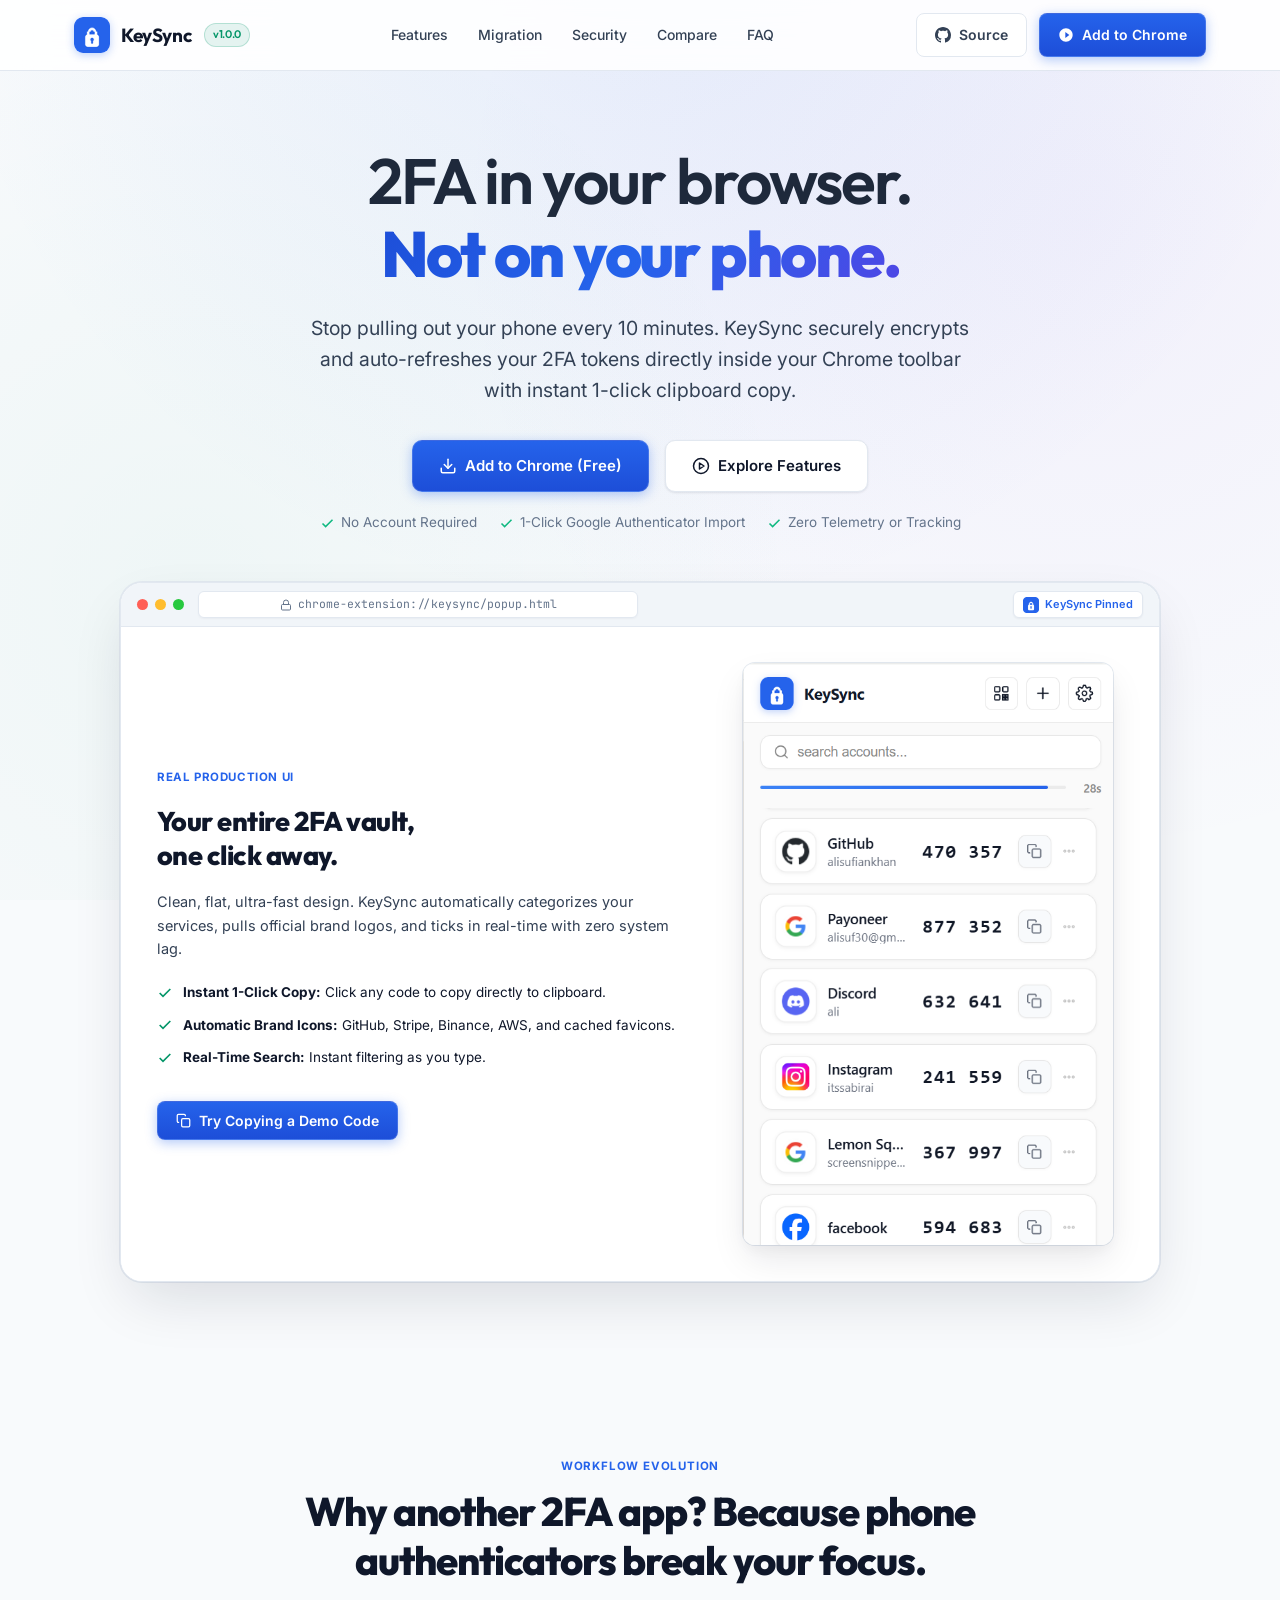
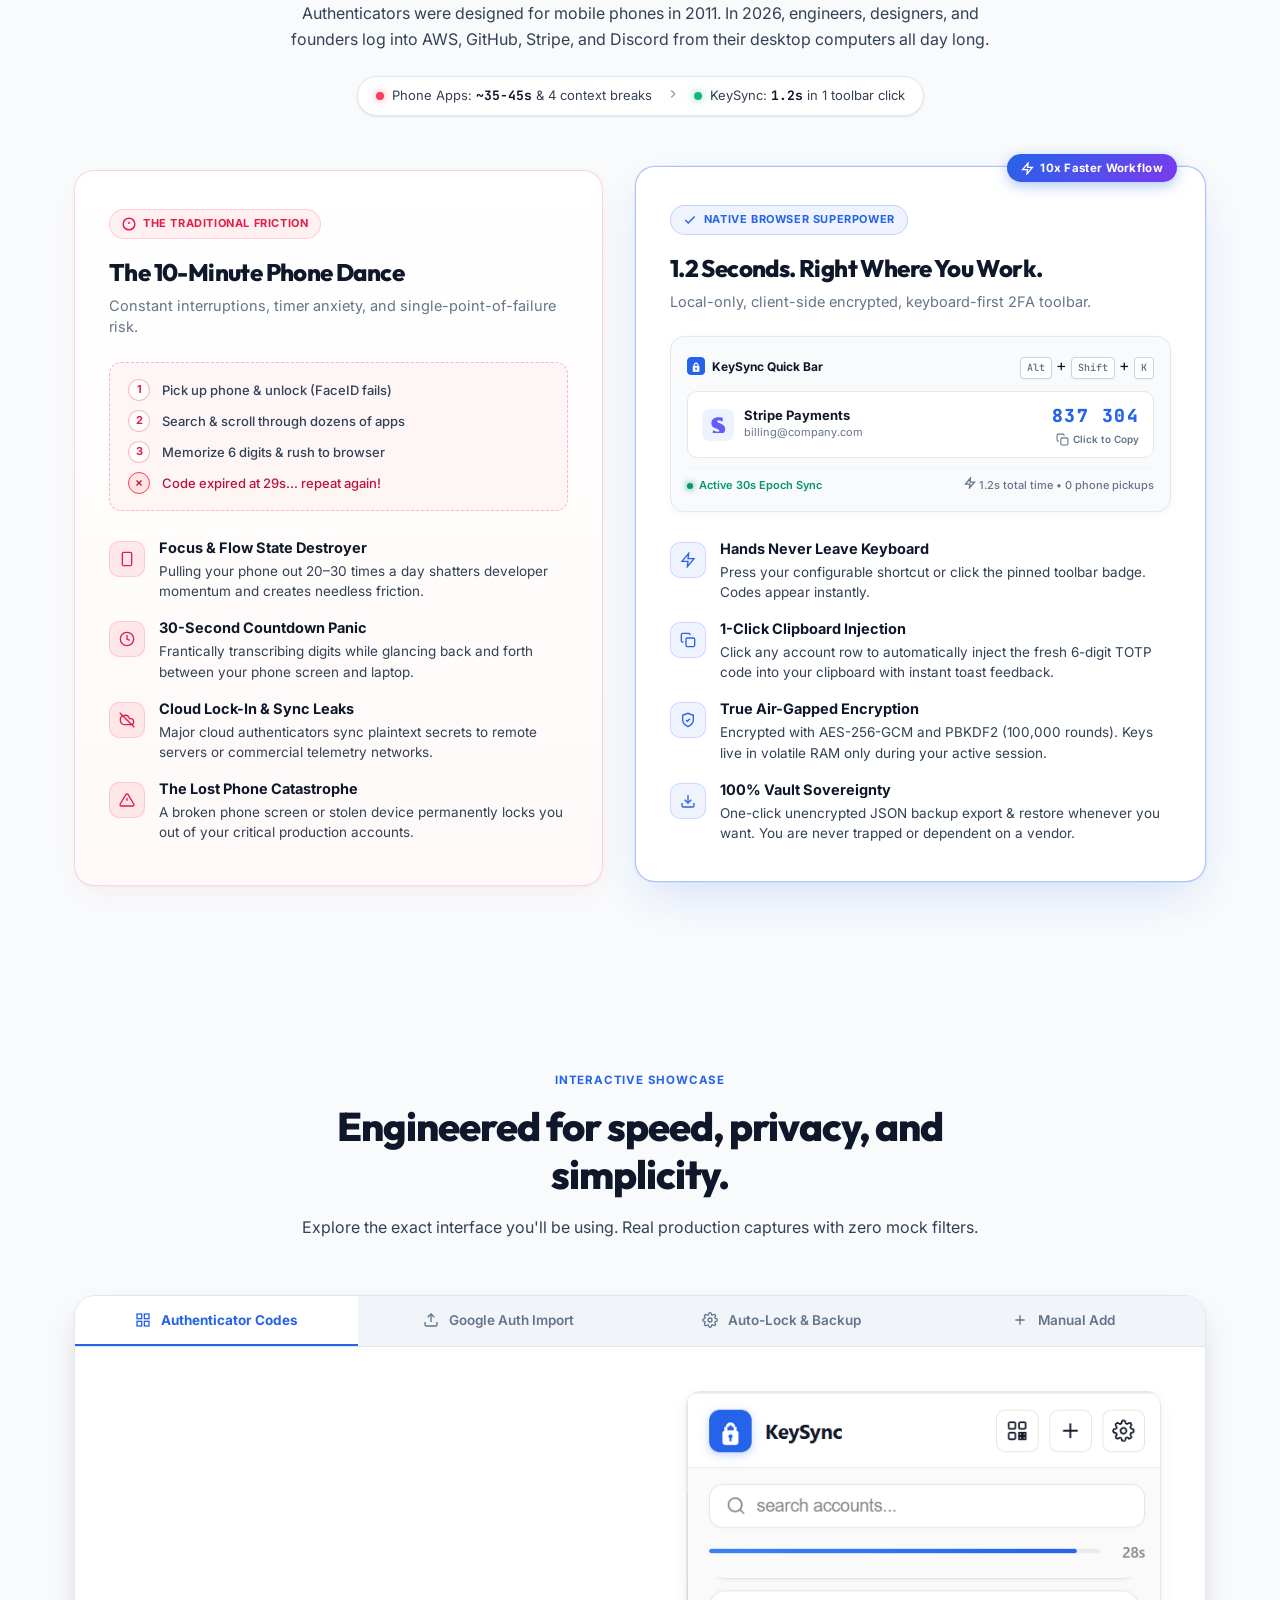
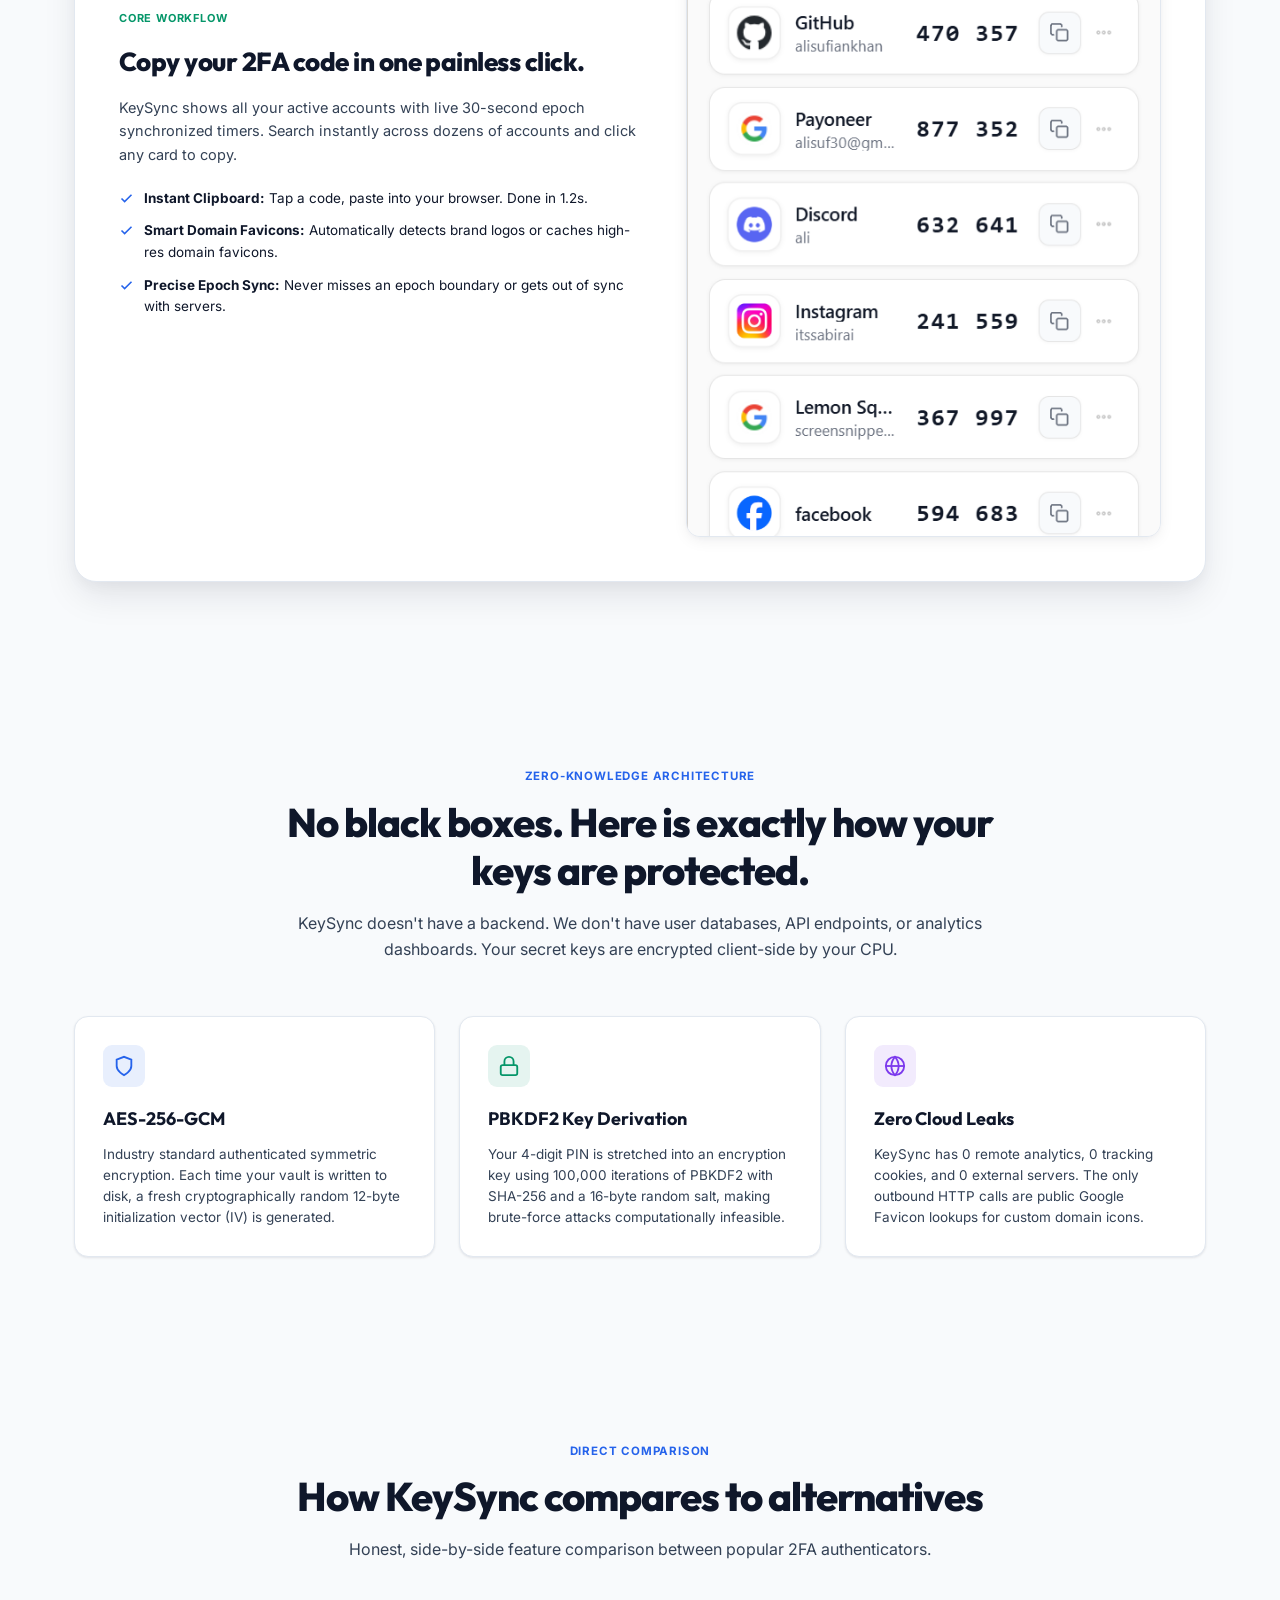
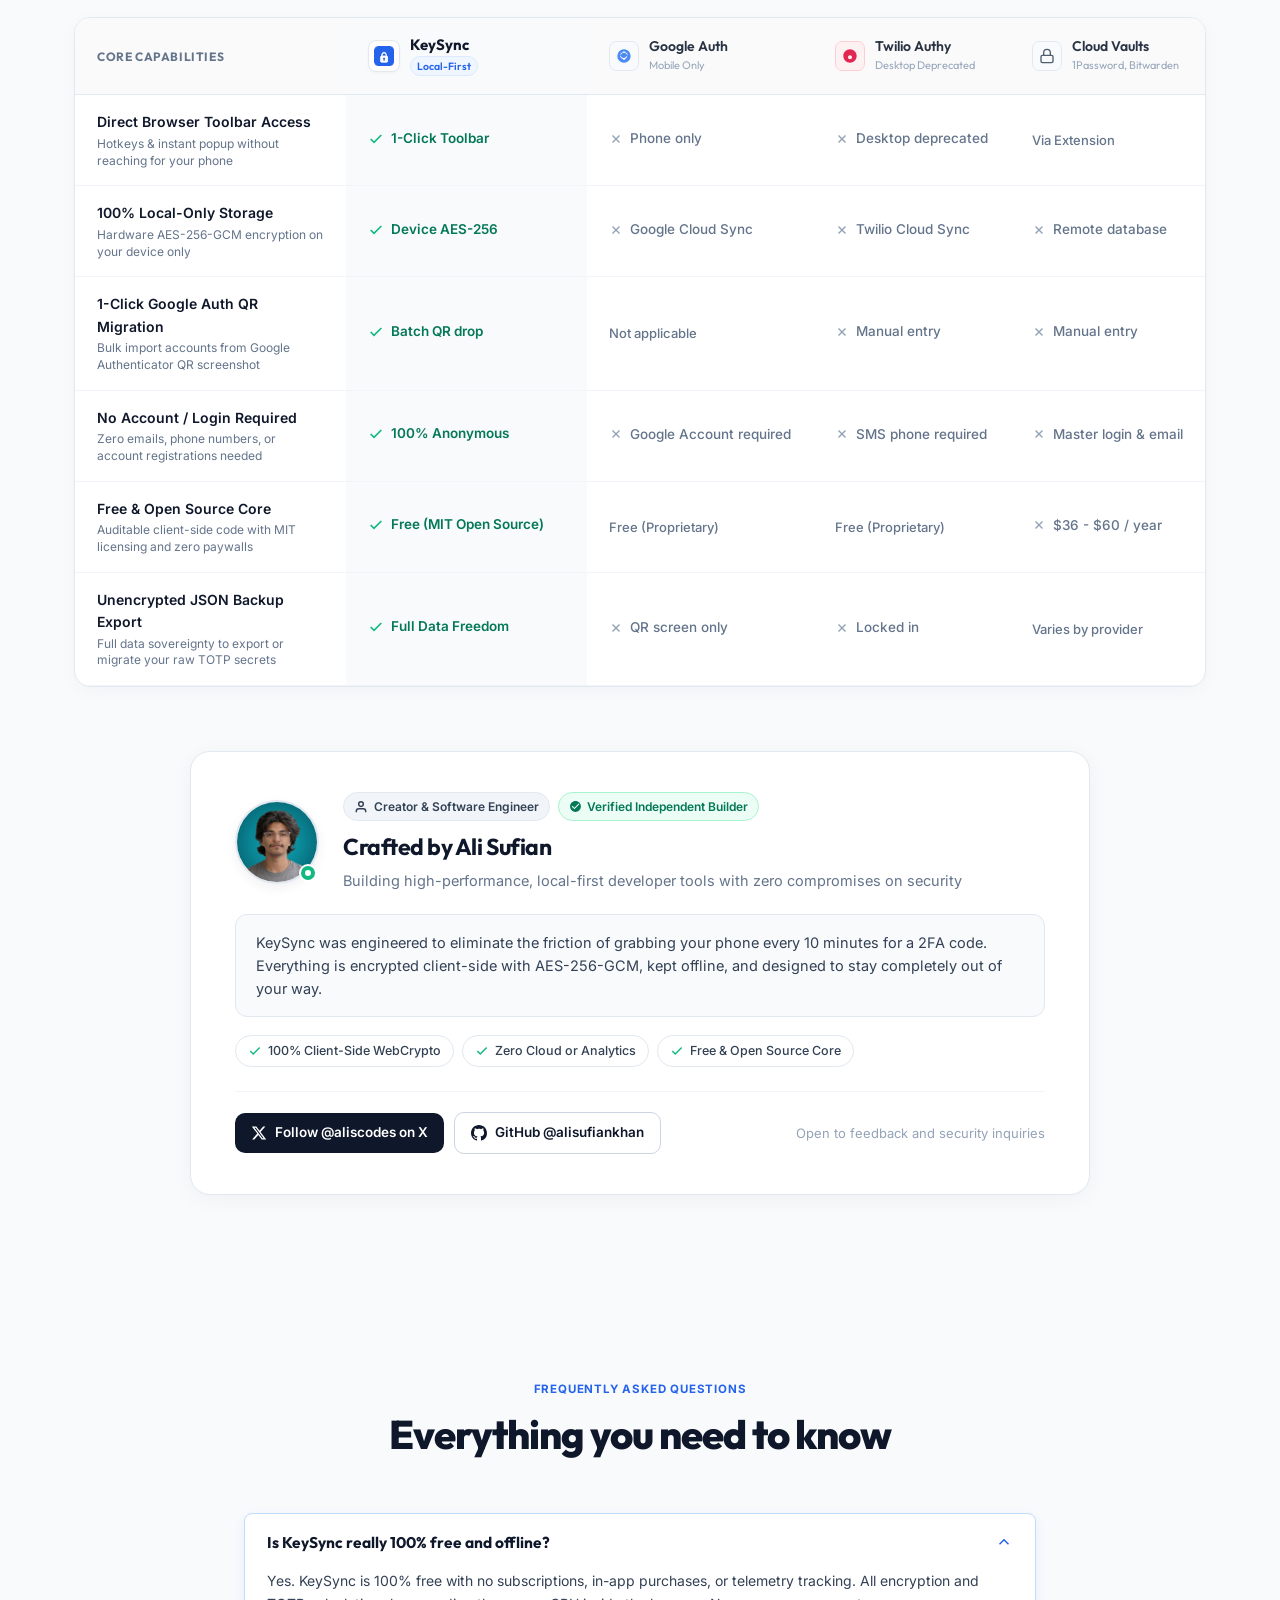
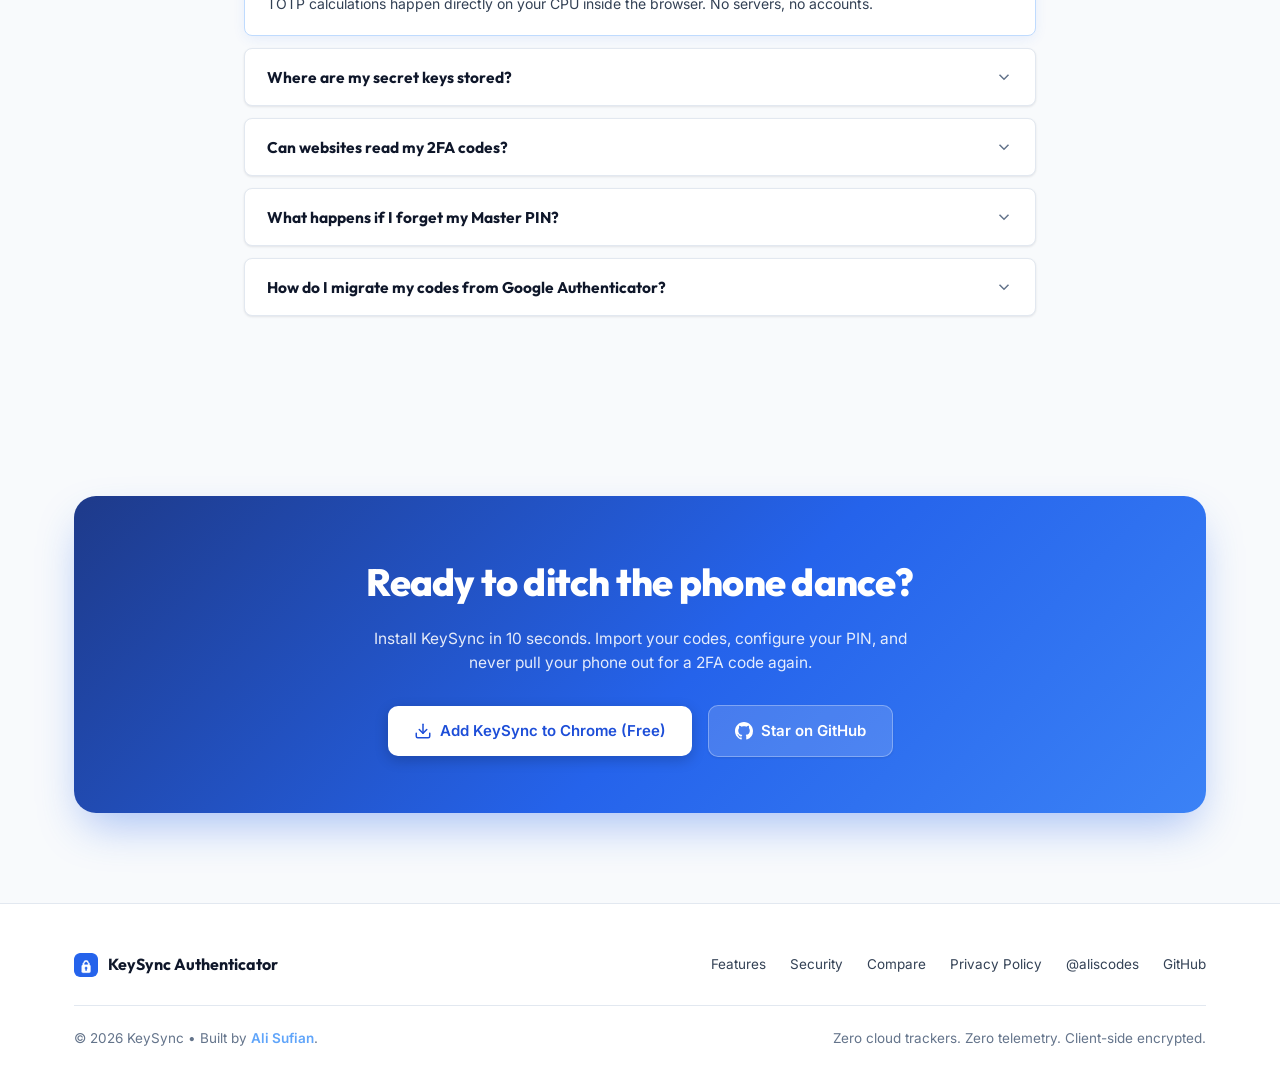
==== commit 64626194: "Install Vercel Web Analytics ## Vercel Web Analytics Installation  Successfully installed and config" ====
--- a/index.html
+++ b/index.html
@@ -34,6 +34,9 @@
   <link rel="help" type="text/markdown" href="llms.txt" title="LLM context">
 
   <link rel="stylesheet" href="style.css">
+  
+  <!-- Vercel Web Analytics -->
+  <script defer src="https://cdn.vercel-insights.com/v1/script.js"></script>
 </head>
 
 <body>
@@ -1199,7 +1202,6 @@
           <a href="#security">Security</a>
           <a href="#comparison">Compare</a>
           <a href="privacy.html">Privacy Policy</a>
-          <a href="llms.txt" target="_blank">llms.txt</a>
           <a href="https://x.com/aliscodes" target="_blank" rel="noopener noreferrer">@aliscodes</a>
           <a href="https://github.com/alisufiankhan/KeySync" target="_blank" rel="noopener noreferrer">GitHub</a>
         </div>
@@ -1219,4 +1221,4 @@
   <script src="app.js"></script>
 </body>
 
-</html>+</html>
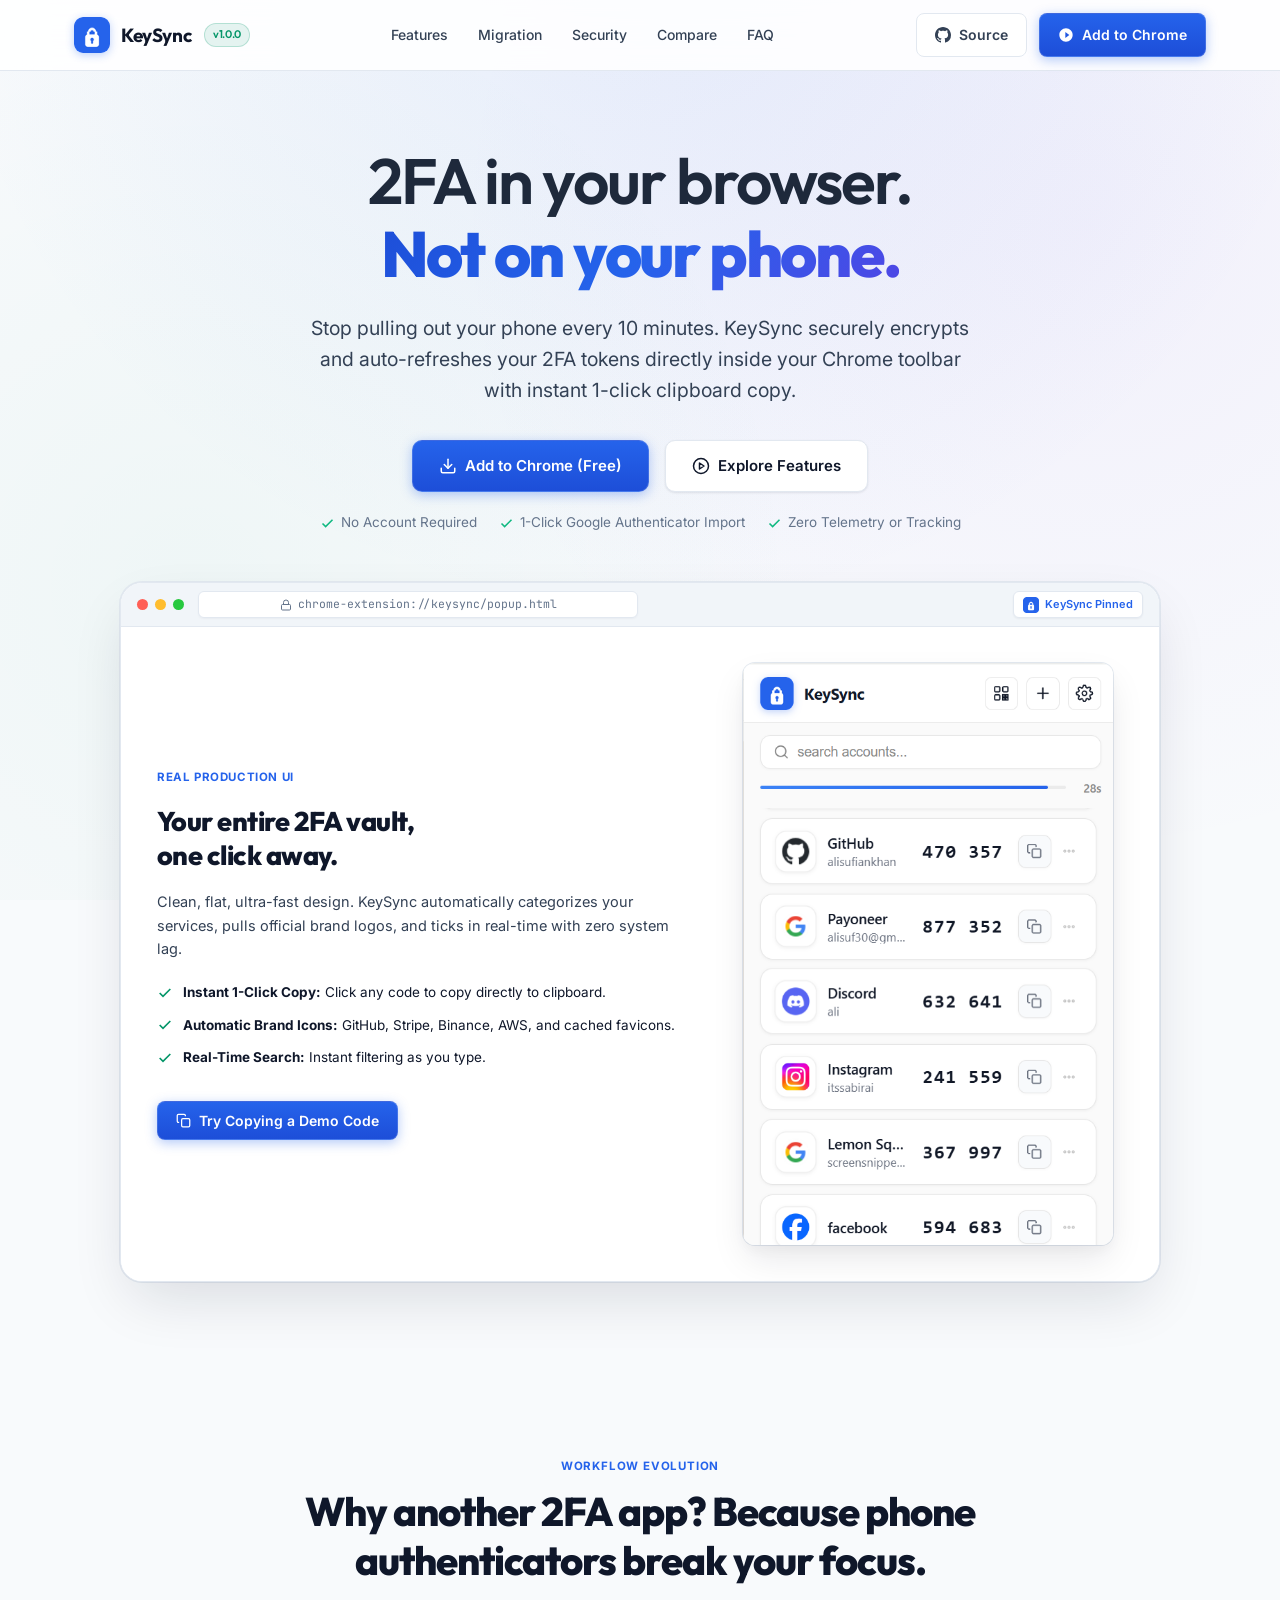
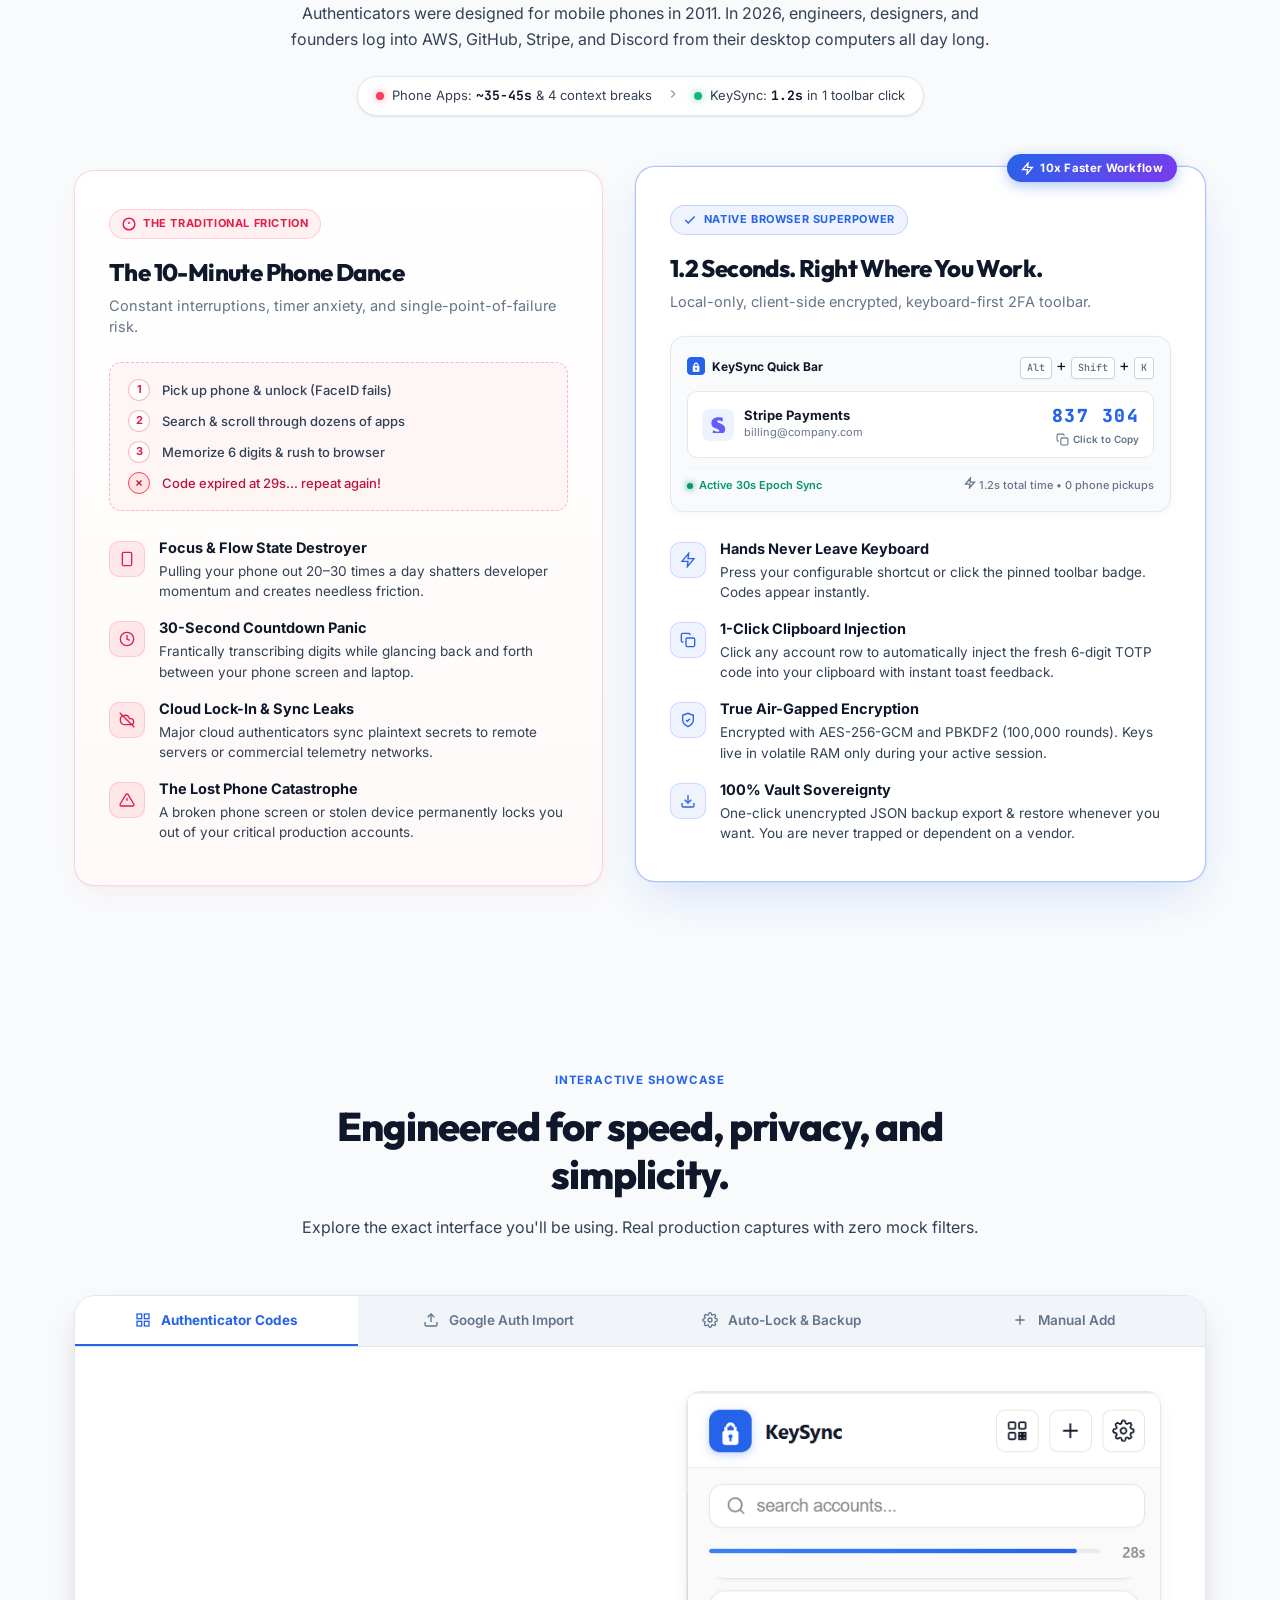
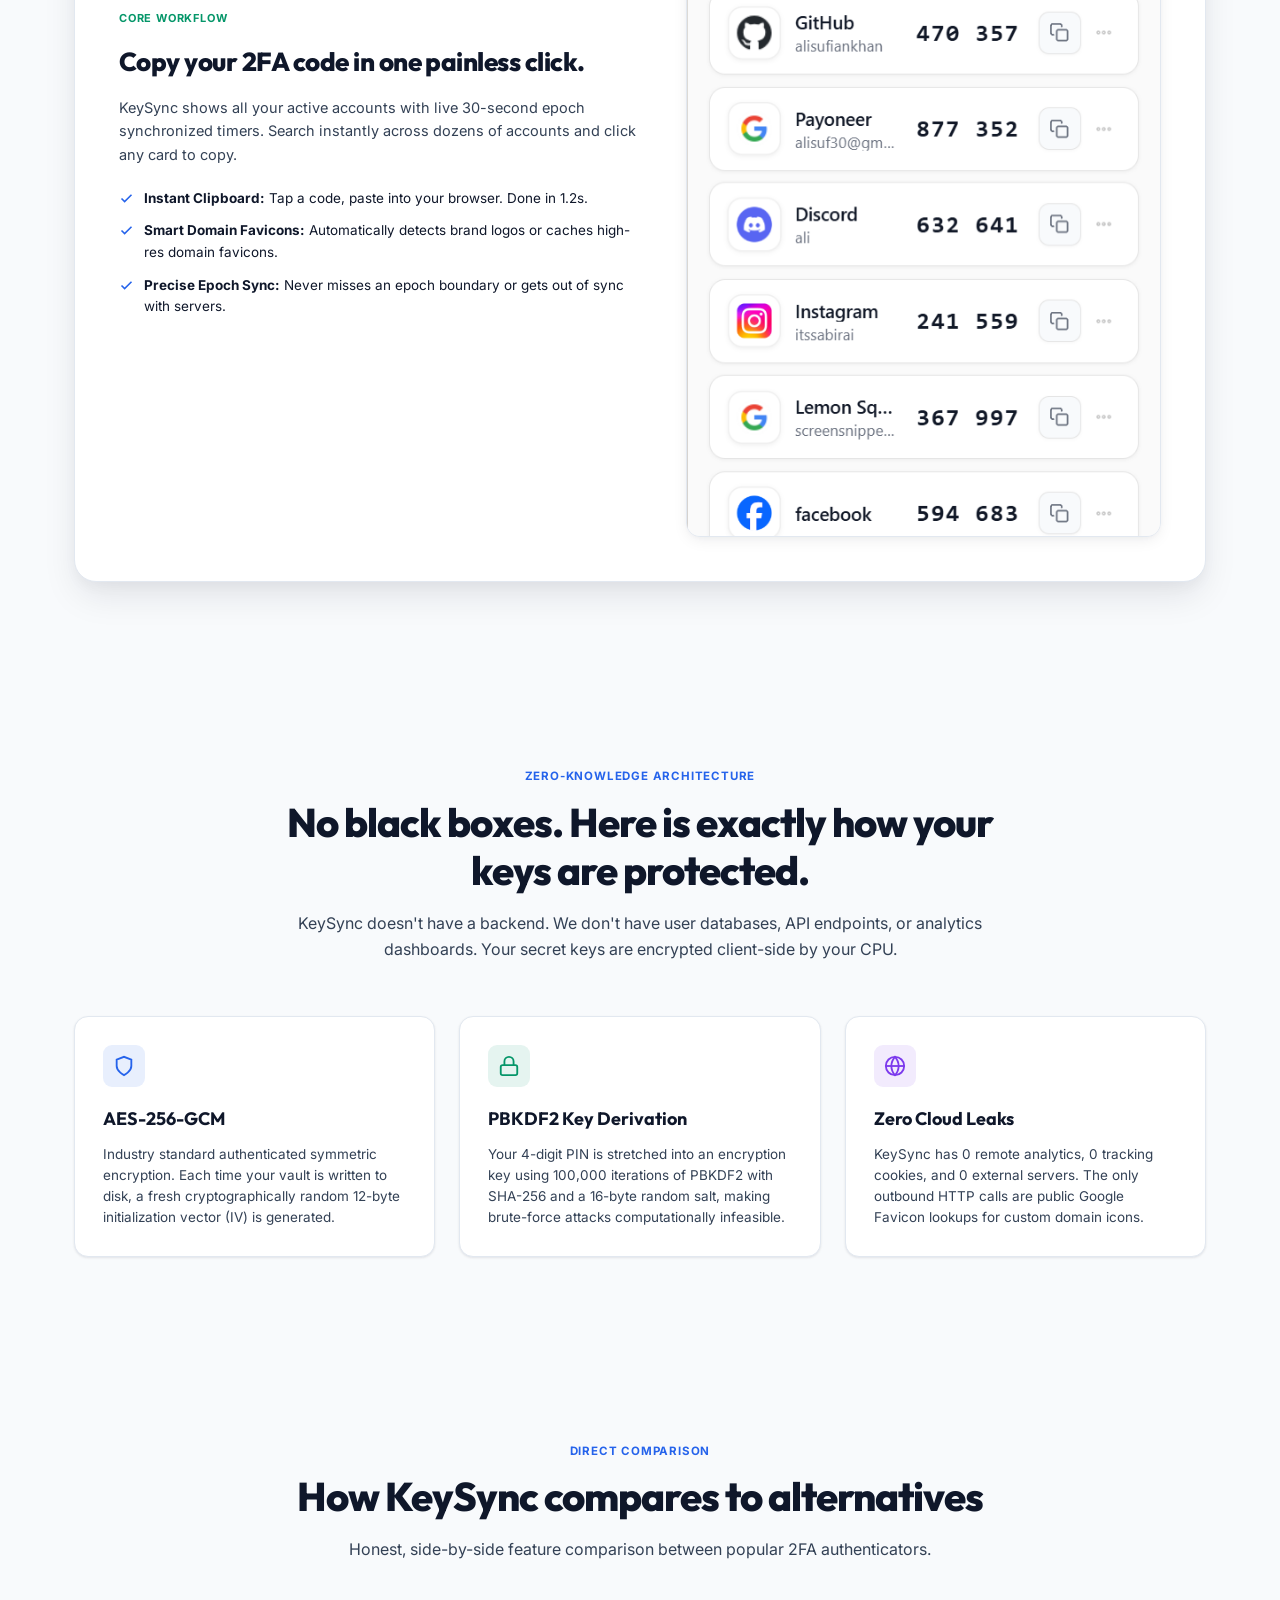
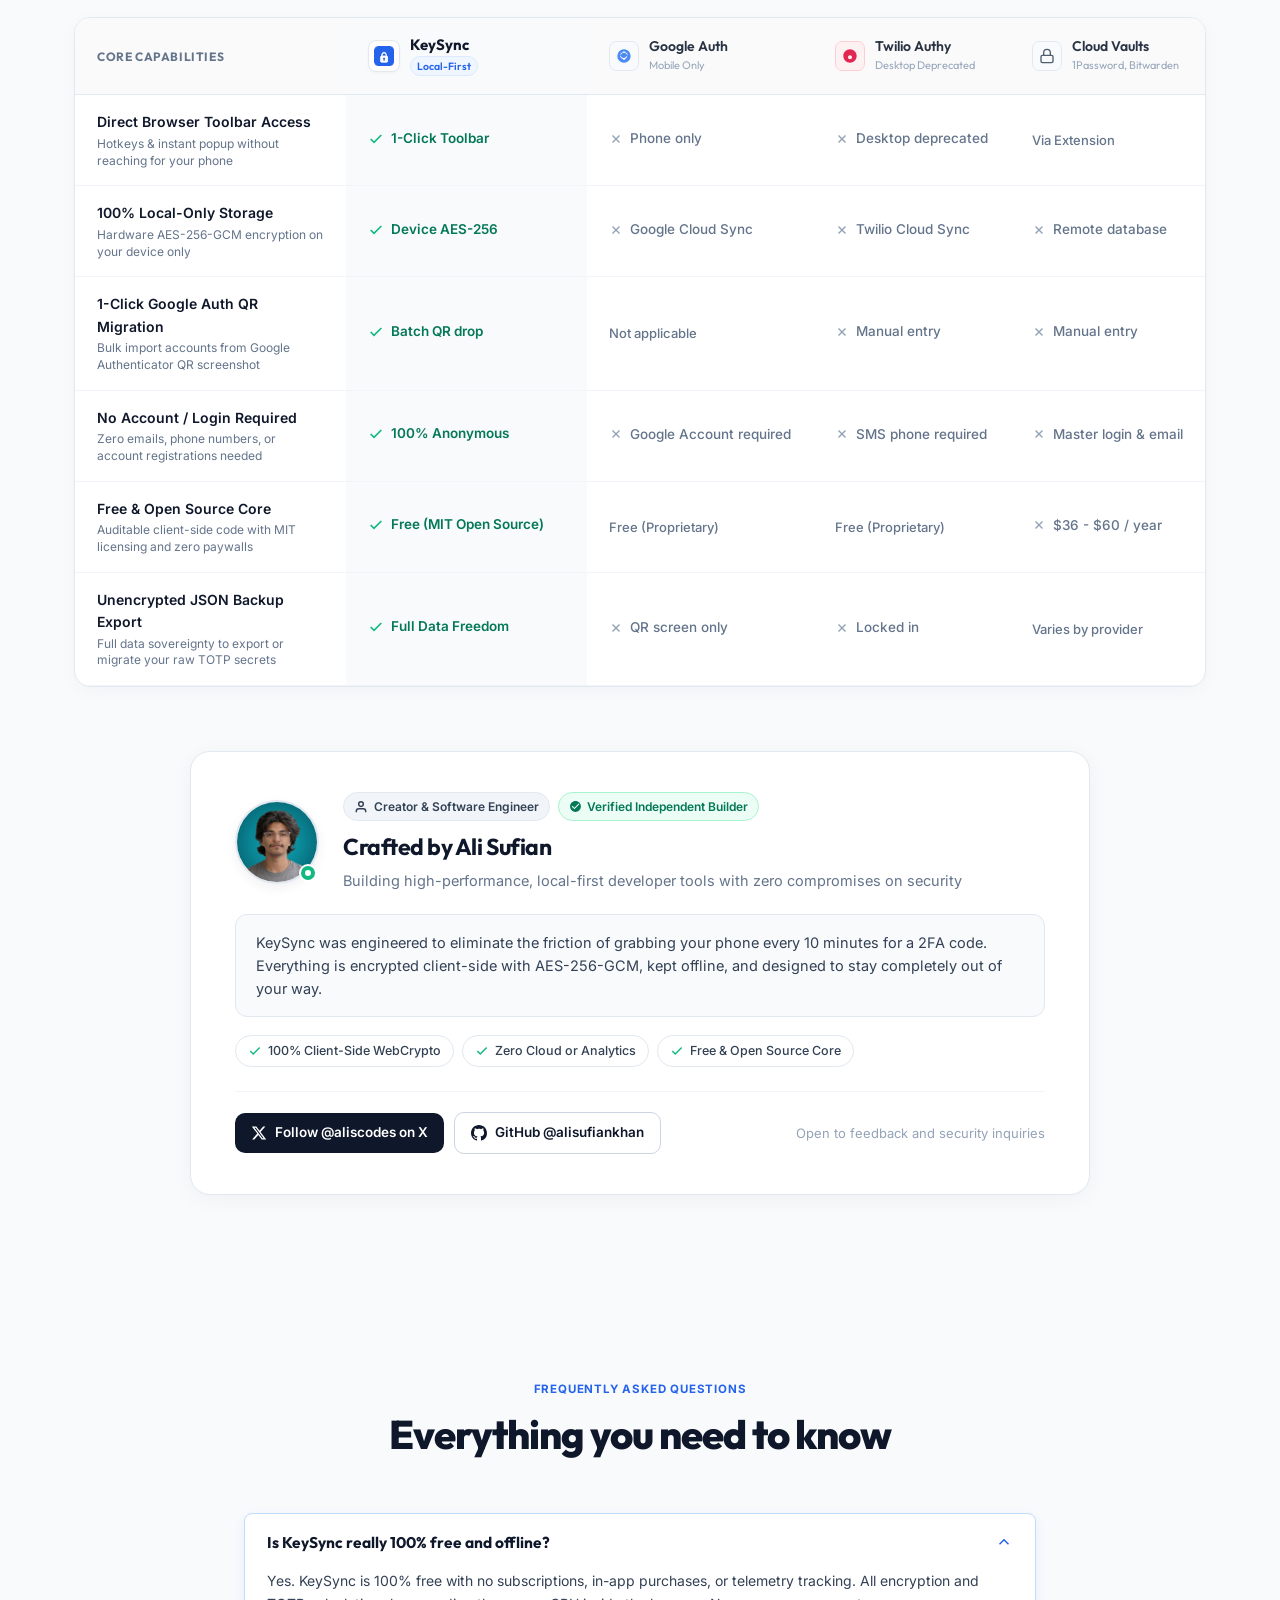
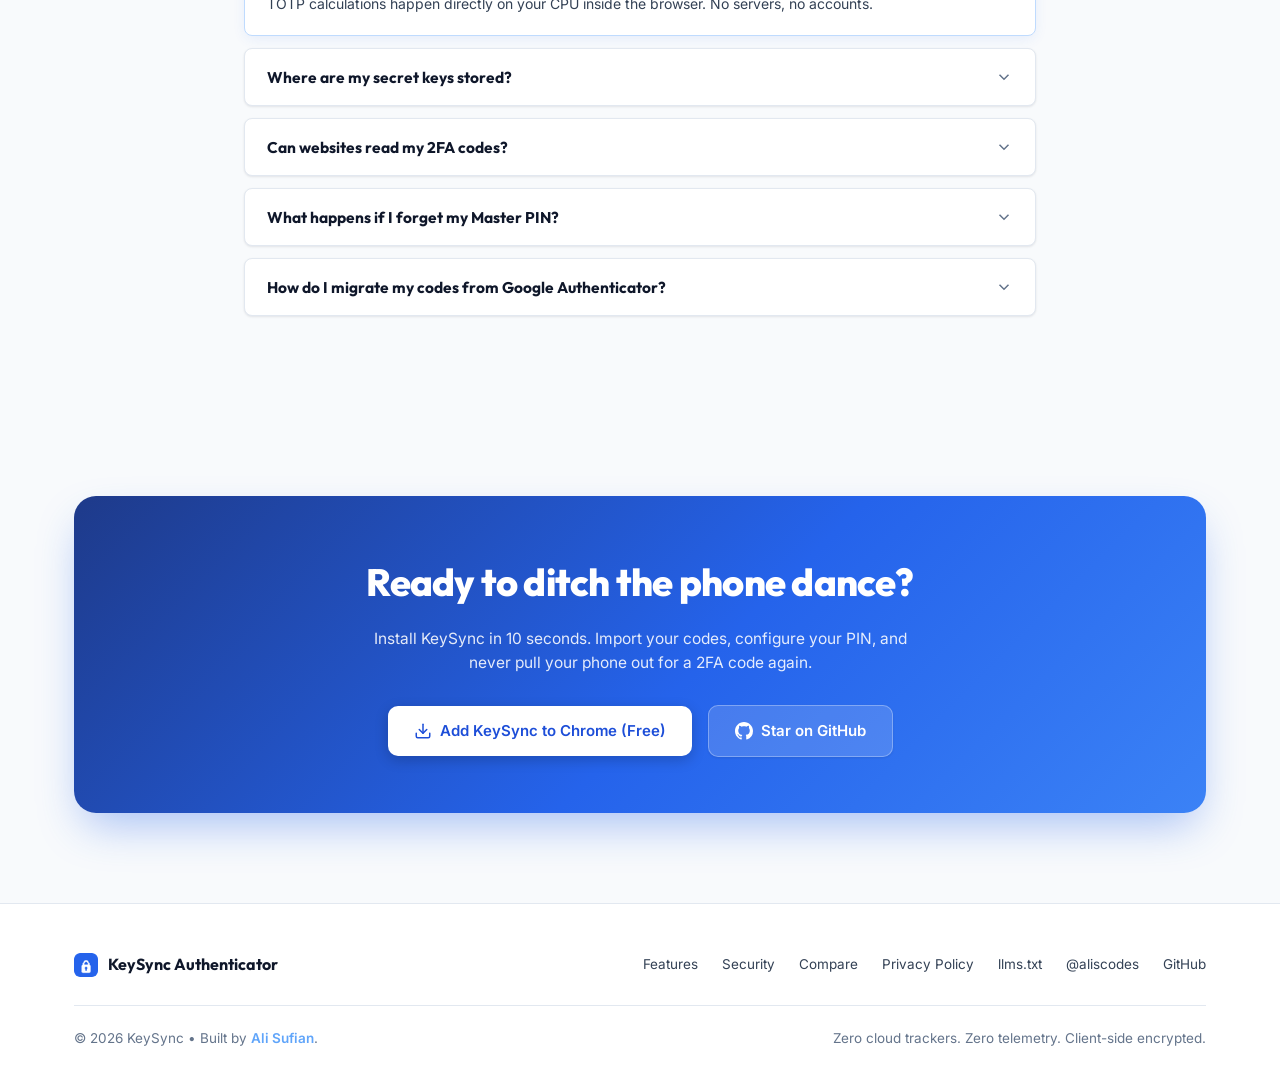
==== commit bf6b4e01: "Merge pull request #1 from alisufiankhan/vercel/install-vercel-web-analytics-jstxsa Install Vercel W" ====
--- a/index.html
+++ b/index.html
@@ -1202,6 +1202,7 @@
           <a href="#security">Security</a>
           <a href="#comparison">Compare</a>
           <a href="privacy.html">Privacy Policy</a>
+          <a href="llms.txt" target="_blank">llms.txt</a>
           <a href="https://x.com/aliscodes" target="_blank" rel="noopener noreferrer">@aliscodes</a>
           <a href="https://github.com/alisufiankhan/KeySync" target="_blank" rel="noopener noreferrer">GitHub</a>
         </div>
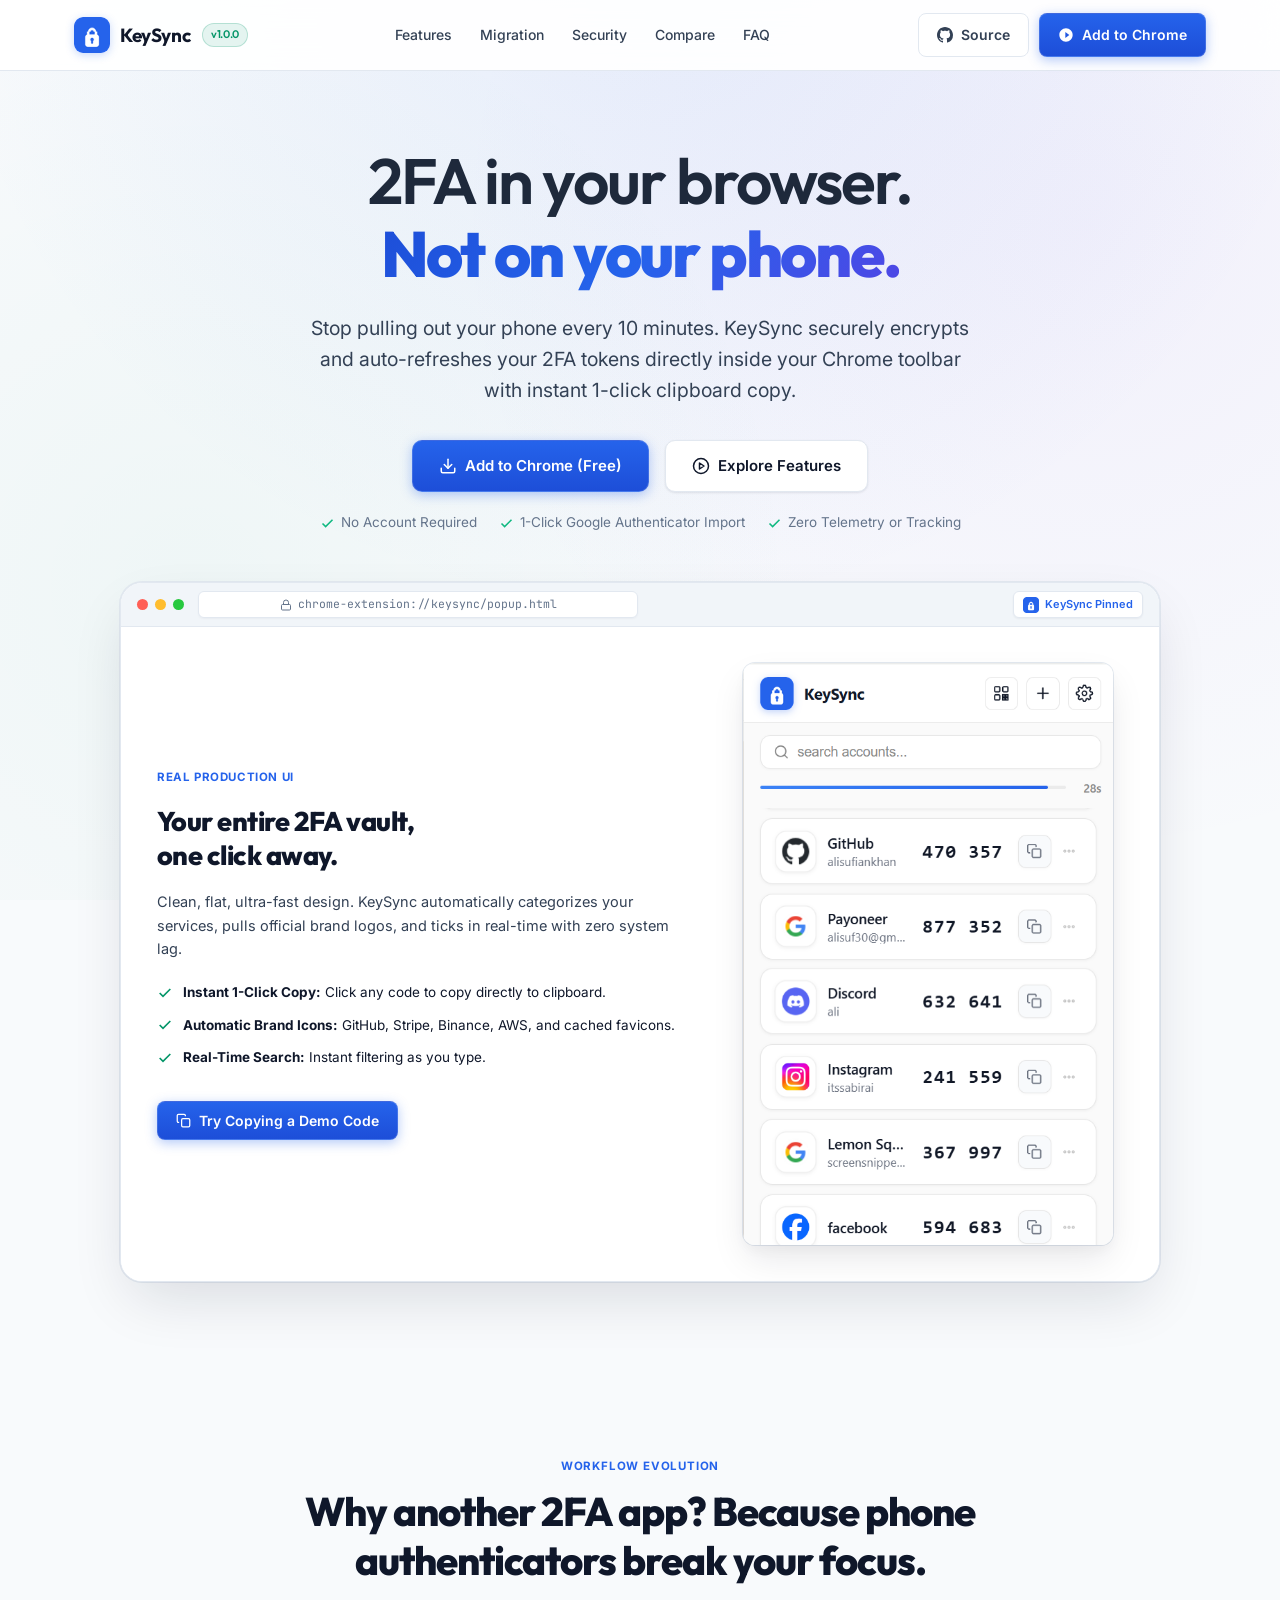
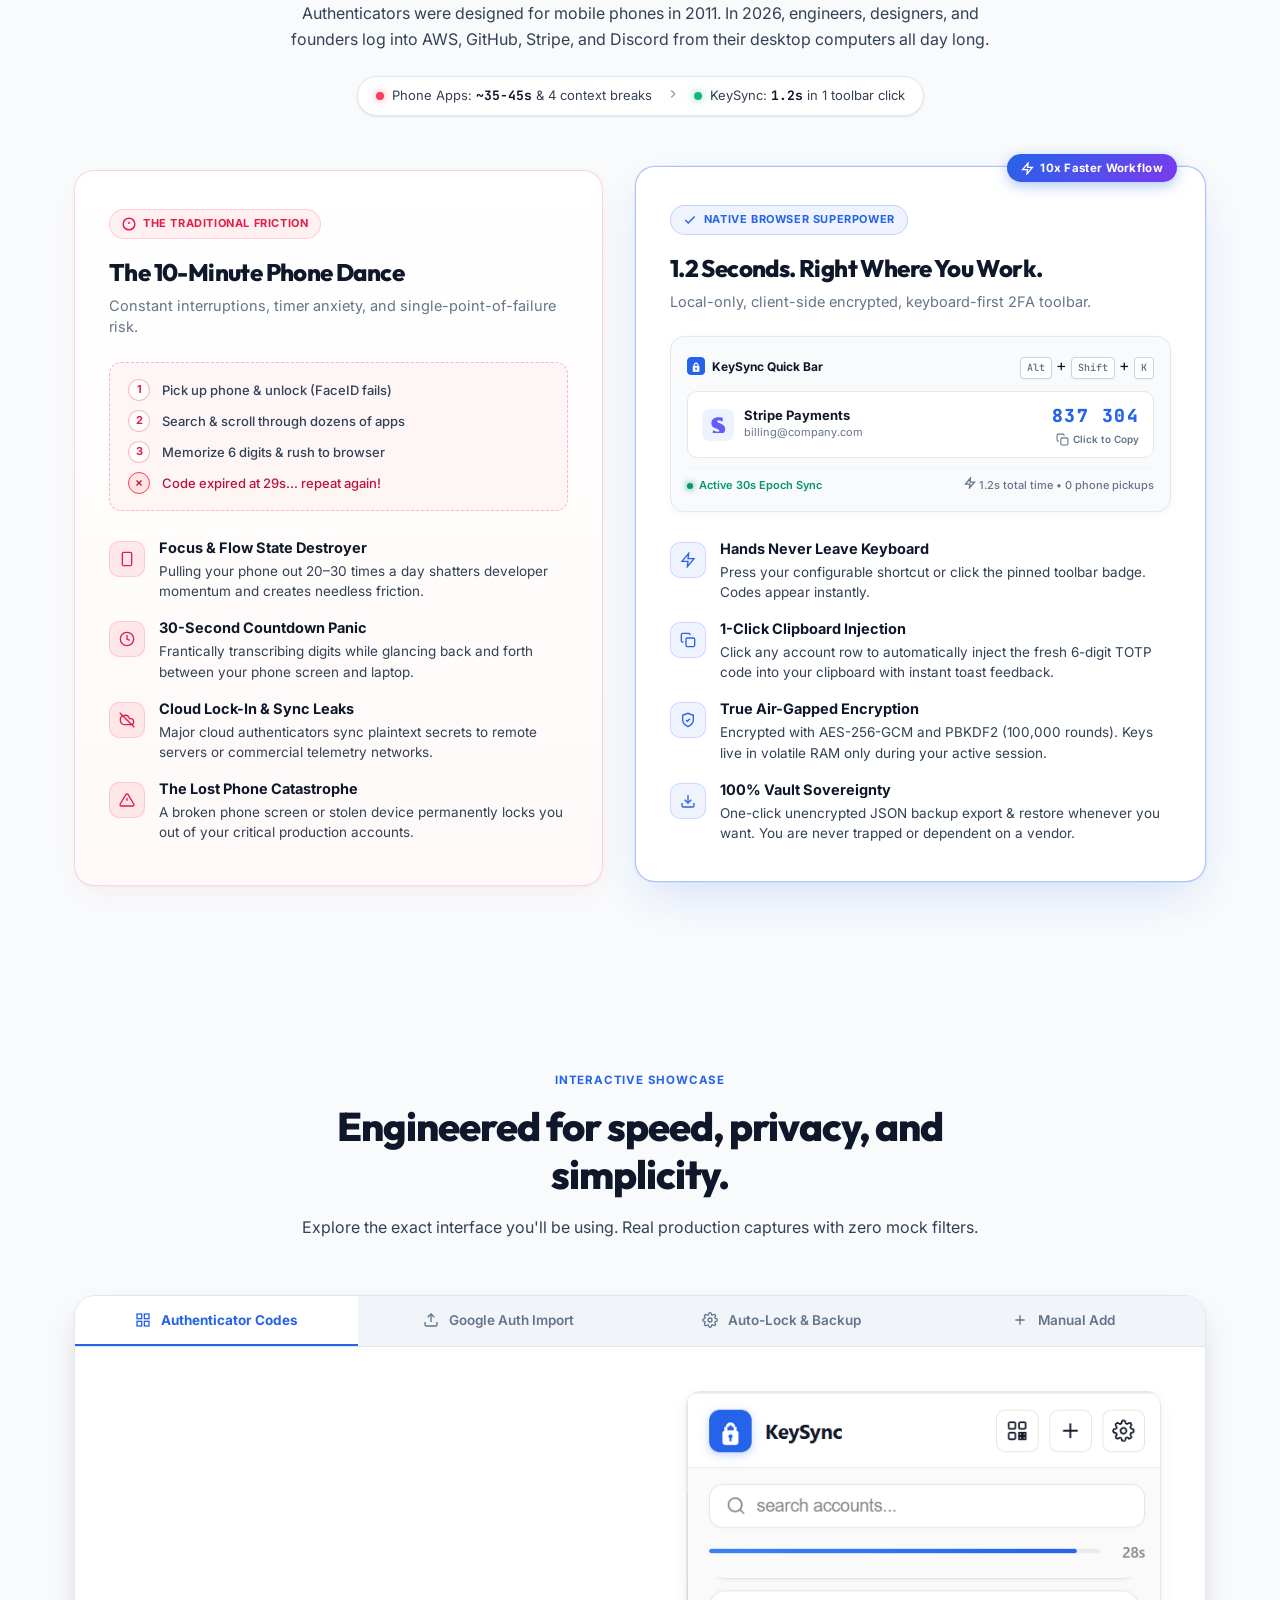
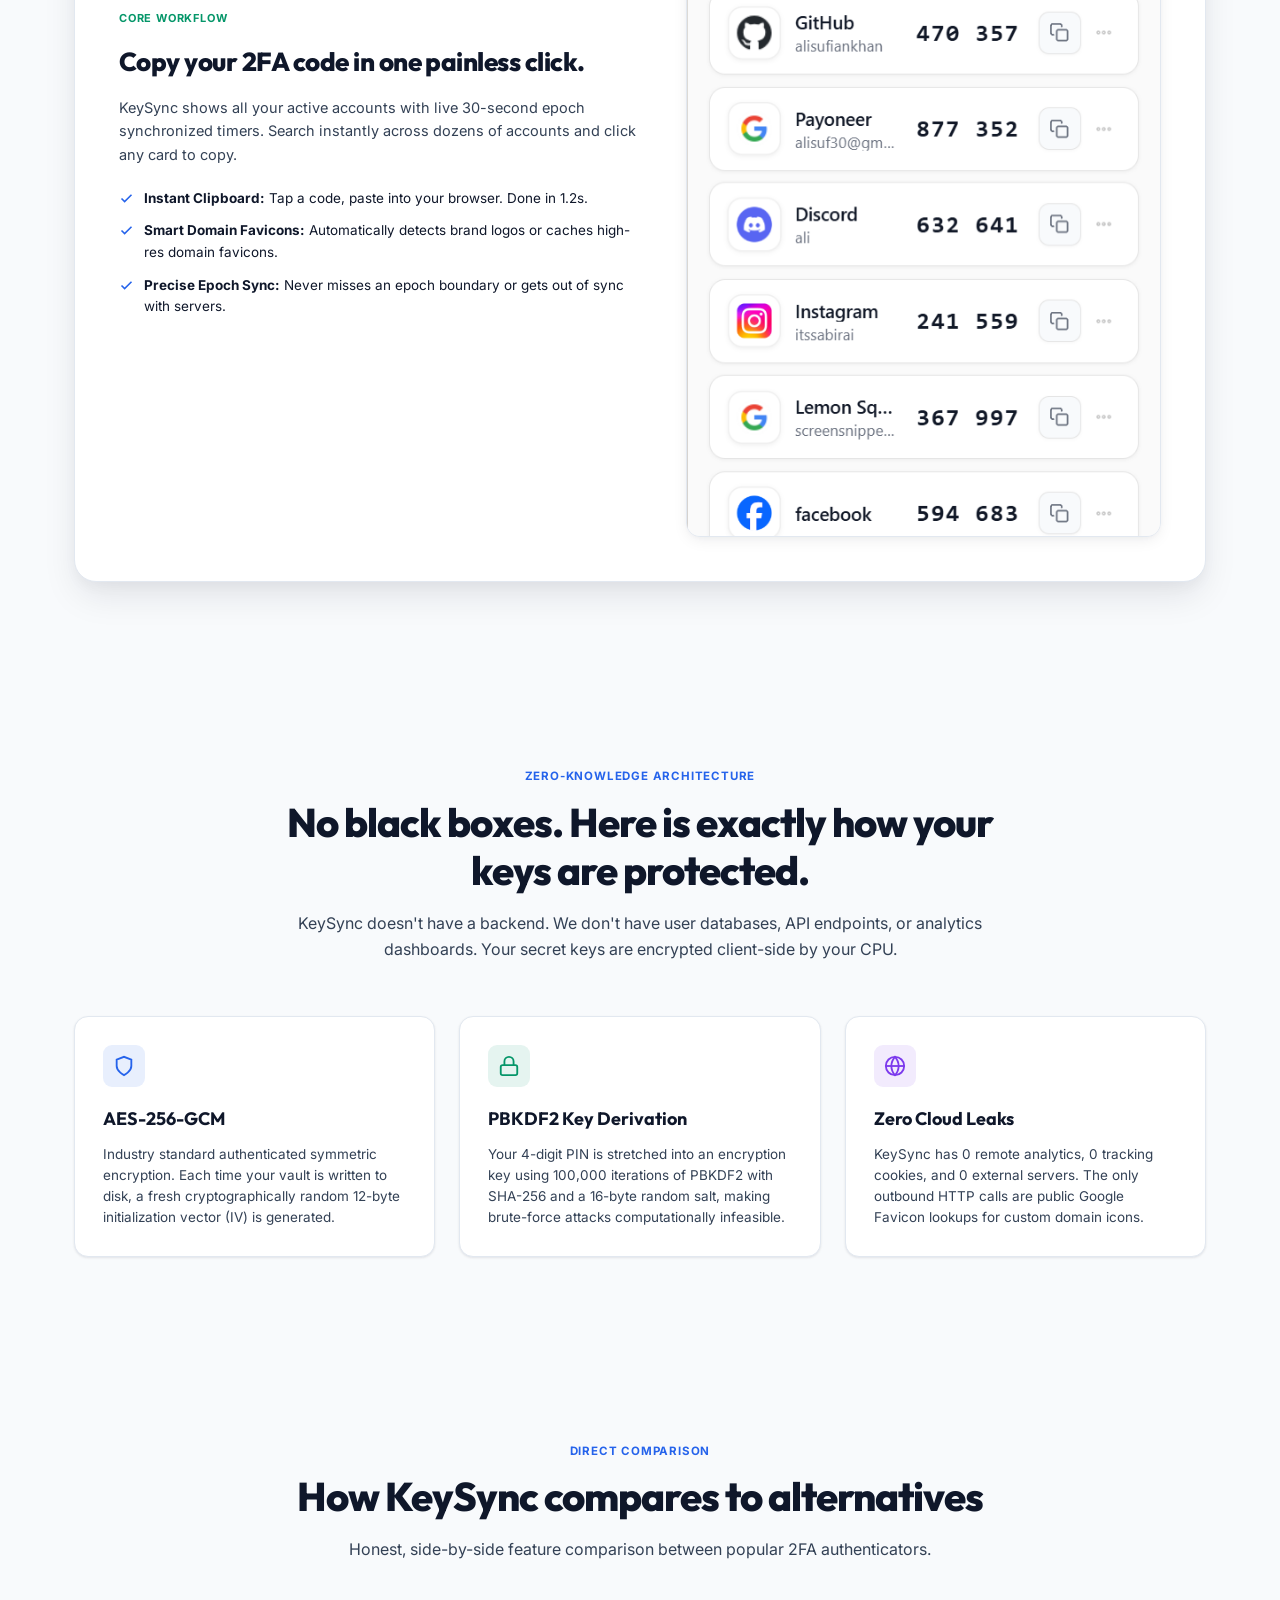
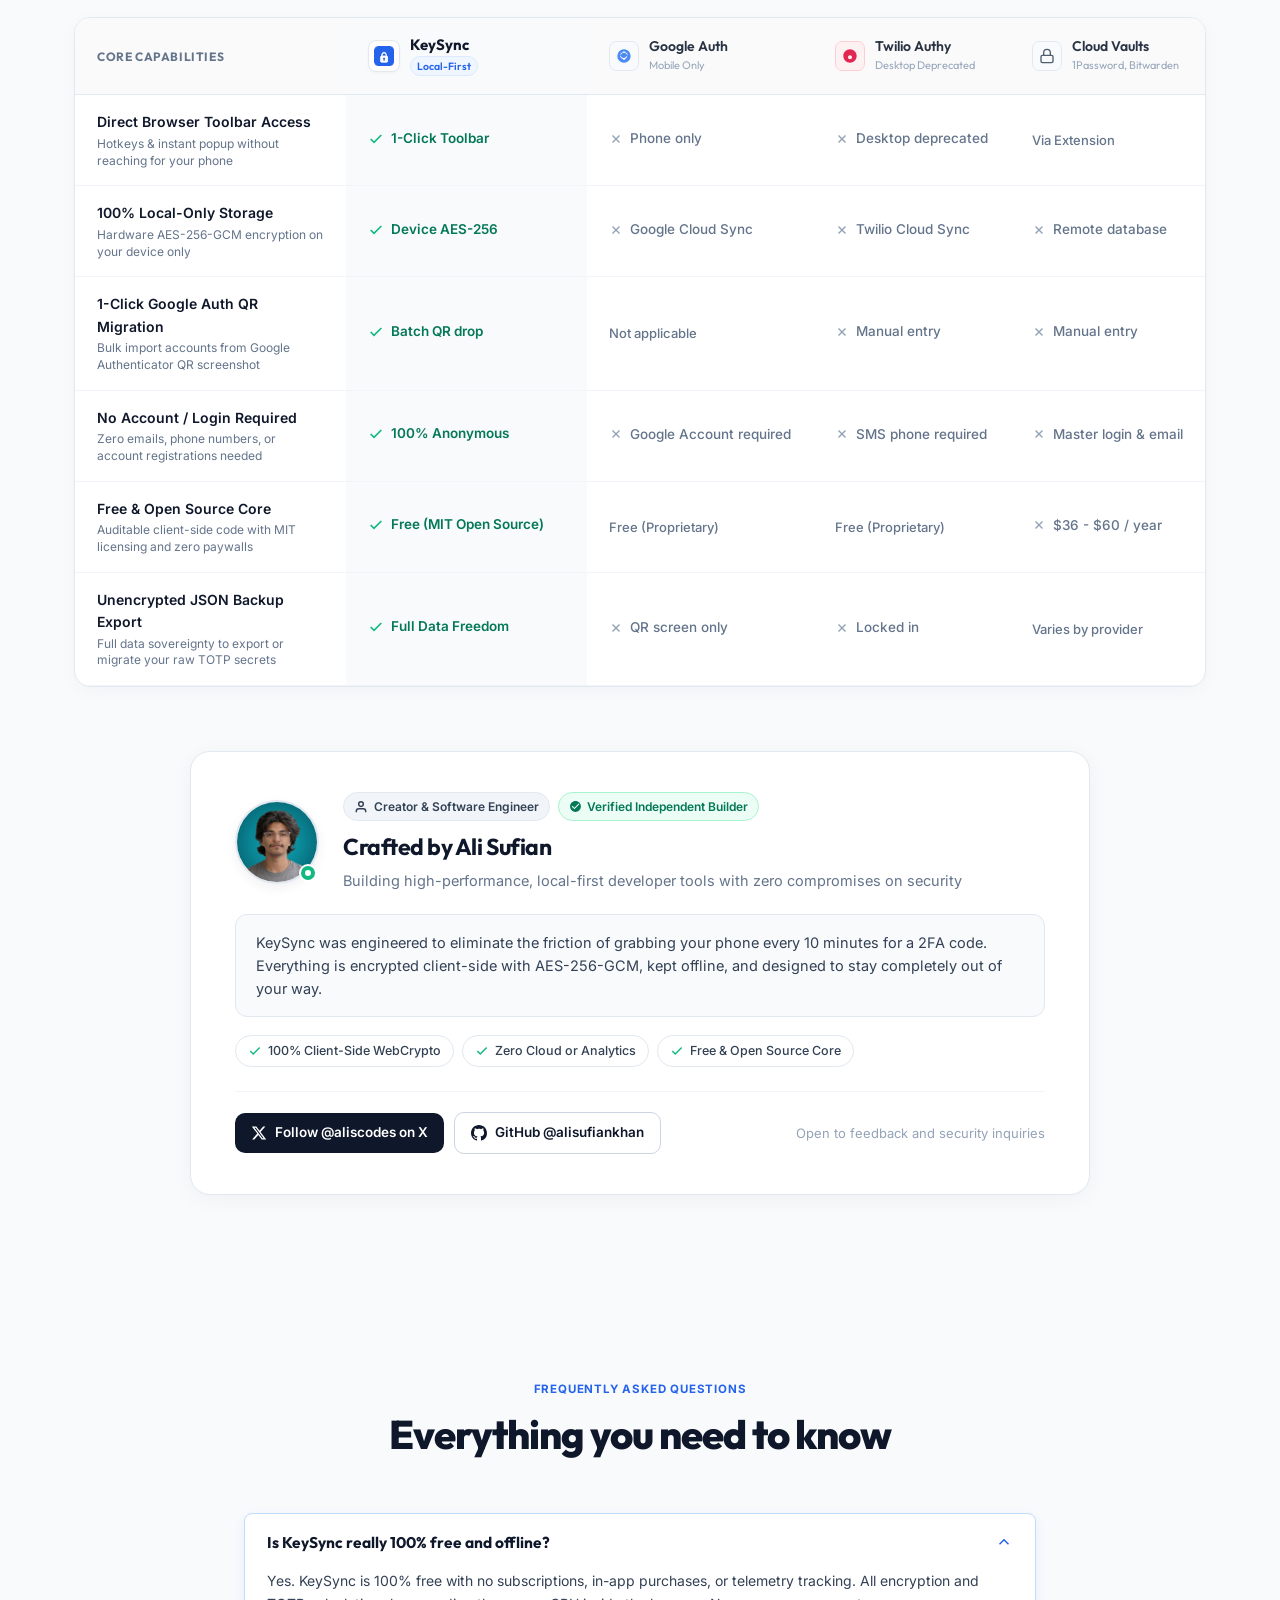
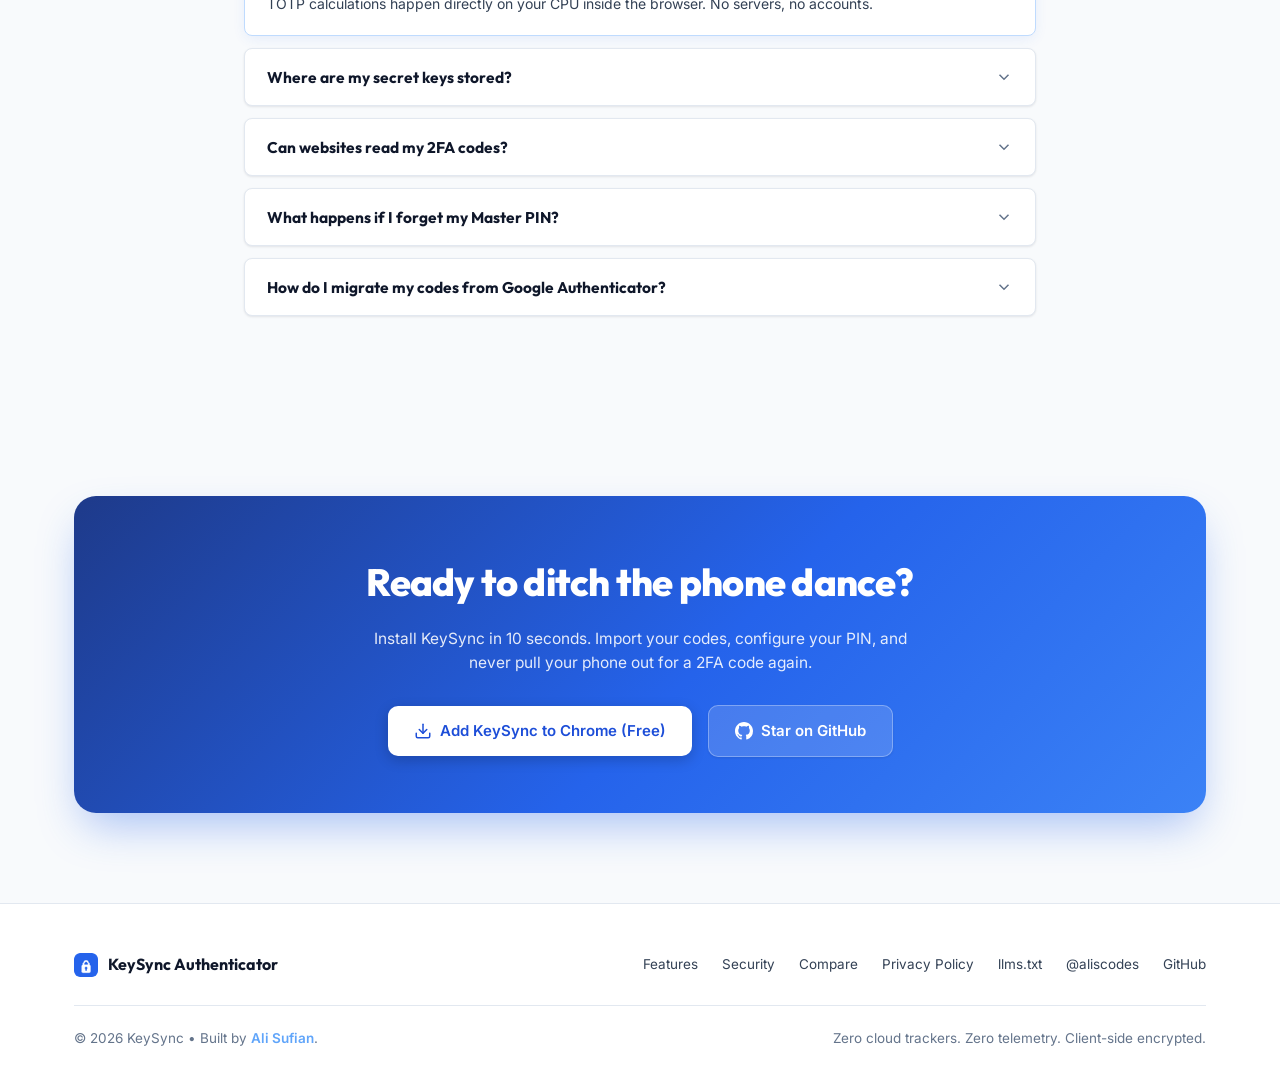
==== commit 30bcaed2: "Optimize mobile responsiveness: nav drawer, interactive showcase, and direct comparison" ====
--- a/index.html
+++ b/index.html
@@ -4,6 +4,7 @@
 <head>
   <meta charset="UTF-8">
   <meta name="viewport" content="width=device-width, initial-scale=1.0">
+  <meta name="google-site-verification" content="vP-2YoQdqathmwFDDEcqwLd3LDJ2fHlBgIcXuf41_kU" />
   <title>KeySync | Fast, Local-First 2FA Authenticator for Chrome</title>
   <meta name="description"
     content="Secure, local-only 2FA authenticator for Chrome. AES-256-GCM client-side encryption, 1-click copy, and instant Google Authenticator QR migration. Zero cloud sync, zero telemetry.">
@@ -80,7 +81,7 @@
       </div>
 
       <div class="nav-cta-group">
-        <a href="https://github.com/alisufiankhan/KeySync" target="_blank" rel="noopener noreferrer" class="btn btn-outline"
+        <a href="https://github.com/alisufiankhan/KeySync" target="_blank" rel="noopener noreferrer" class="btn btn-outline nav-github-btn"
           title="GitHub Repository">
           <svg viewBox="0 0 24 24" width="16" height="16" fill="currentColor">
             <path
@@ -88,11 +89,59 @@
           </svg>
           <span>Source</span>
         </a>
-        <a href="#install" class="btn btn-primary">
+        <a href="#install" class="btn btn-primary nav-install-btn">
           <svg viewBox="0 0 24 24" width="16" height="16" fill="currentColor">
             <path d="M12 2C6.48 2 2 6.48 2 12s4.48 10 10 10 10-4.48 10-10S17.52 2 12 2zm-1 14.5v-9l6 4.5-6 4.5z" />
           </svg>
           <span>Add to Chrome</span>
+        </a>
+      </div>
+
+      <!-- Mobile Hamburger Button -->
+      <button type="button" class="mobile-menu-toggle" id="mobile-menu-toggle" aria-label="Toggle navigation menu" aria-expanded="false">
+        <span class="hamburger-bar"></span>
+        <span class="hamburger-bar"></span>
+        <span class="hamburger-bar"></span>
+      </button>
+    </div>
+
+    <!-- Mobile Navigation Drawer -->
+    <div class="mobile-nav-drawer" id="mobile-nav-drawer">
+      <div class="mobile-nav-links">
+        <a href="#features" class="mobile-nav-item">
+          <svg viewBox="0 0 24 24" width="18" height="18" fill="none" stroke="currentColor" stroke-width="2"><rect x="3" y="3" width="7" height="7"></rect><rect x="14" y="3" width="7" height="7"></rect><rect x="14" y="14" width="7" height="7"></rect><rect x="3" y="14" width="7" height="7"></rect></svg>
+          <span>Interactive Showcase</span>
+        </a>
+        <a href="#how-it-works" class="mobile-nav-item">
+          <svg viewBox="0 0 24 24" width="18" height="18" fill="none" stroke="currentColor" stroke-width="2"><path d="M21 15v4a2 2 0 0 1-2 2H5a2 2 0 0 1-2-2v-4"></path><polyline points="17 8 12 3 7 8"></polyline><line x1="12" y1="3" x2="12" y2="15"></line></svg>
+          <span>Google Auth Migration</span>
+        </a>
+        <a href="#security" class="mobile-nav-item">
+          <svg viewBox="0 0 24 24" width="18" height="18" fill="none" stroke="currentColor" stroke-width="2"><rect x="3" y="11" width="18" height="11" rx="2" ry="2"></rect><path d="M7 11V7a5 5 0 0 1 10 0v4"></path></svg>
+          <span>Security Architecture</span>
+        </a>
+        <a href="#comparison" class="mobile-nav-item">
+          <svg viewBox="0 0 24 24" width="18" height="18" fill="none" stroke="currentColor" stroke-width="2"><line x1="18" y1="20" x2="18" y2="10"></line><line x1="12" y1="20" x2="12" y2="4"></line><line x1="6" y1="20" x2="6" y2="14"></line></svg>
+          <span>Direct Comparison</span>
+        </a>
+        <a href="#faq" class="mobile-nav-item">
+          <svg viewBox="0 0 24 24" width="18" height="18" fill="none" stroke="currentColor" stroke-width="2"><circle cx="12" cy="12" r="10"></circle><path d="M9.09 9a3 3 0 0 1 5.83 1c0 2-3 3-3 3"></path><line x1="12" y1="17" x2="12.01" y2="17"></line></svg>
+          <span>FAQ</span>
+        </a>
+      </div>
+      <div class="mobile-nav-actions">
+        <a href="#install" class="btn btn-primary btn-block mobile-drawer-cta">
+          <svg viewBox="0 0 24 24" width="16" height="16" fill="currentColor">
+            <path d="M12 2C6.48 2 2 6.48 2 12s4.48 10 10 10 10-4.48 10-10S17.52 2 12 2zm-1 14.5v-9l6 4.5-6 4.5z" />
+          </svg>
+          <span>Add to Chrome (Free)</span>
+        </a>
+        <a href="https://github.com/alisufiankhan/KeySync" target="_blank" rel="noopener noreferrer" class="btn btn-secondary btn-block mobile-drawer-cta">
+          <svg viewBox="0 0 24 24" width="16" height="16" fill="currentColor">
+            <path
+              d="M12 0C5.37 0 0 5.37 0 12c0 5.31 3.435 9.795 8.205 11.385.6.105.825-.255.825-.57 0-.285-.015-1.23-.015-2.235-3.015.555-3.795-.735-4.035-1.41-.135-.345-.72-1.41-1.23-1.695-.42-.225-1.02-.78-.015-.795.945-.015 1.62.87 1.845 1.23 1.08 1.815 2.805 1.305 3.495.99.105-.78.42-1.305.765-1.605-2.67-.3-5.46-1.335-5.46-5.925 0-1.305.465-2.385 1.23-3.225-.12-.3-.54-1.53.12-3.18 0 0 1.005-.315 3.3 1.23.96-.27 1.98-.405 3-.405s2.04.135 3 .405c2.295-1.56 3.3-1.23 3.3-1.23.66 1.65.24 2.88.12 3.18.765.84 1.23 1.905 1.23 3.225 0 4.605-2.805 5.625-5.475 5.925.435.375.81 1.095.81 2.22 0 1.605-.015 2.895-.015 3.3 0 .315.225.69.825.57A12.02 12.02 0 0024 12c0-6.63-5.37-12-12-12z" />
+          </svg>
+          <span>Star on GitHub</span>
         </a>
       </div>
     </div>
@@ -984,6 +1033,205 @@
         </table>
       </div>
 
+      <!-- Mobile-Optimized Direct Comparison View (< 768px) -->
+      <div class="matrix-mobile-view">
+        <div class="matrix-mobile-switcher" role="tablist" aria-label="Compare KeySync with alternatives">
+          <button type="button" class="matrix-switch-btn active" data-competitor="google" role="tab" aria-selected="true">
+            <svg viewBox="0 0 24 24" width="14" height="14" fill="currentColor">
+              <path d="M12 2a10 10 0 1 0 10 10A10 10 0 0 0 12 2zm1 14.93V18h-2v-1.07A6 6 0 0 1 6.07 12H7a5 5 0 0 0 9 0h.93A6 6 0 0 1 13 16.93zM12 7a5 5 0 0 0-4.9 4h-1A6 6 0 0 1 11 6.07V5h2v1.07A6 6 0 0 1 17.9 11h-.9A5 5 0 0 0 12 7z" />
+            </svg>
+            <span>vs Google Auth</span>
+          </button>
+          <button type="button" class="matrix-switch-btn" data-competitor="authy" role="tab" aria-selected="false">
+            <svg viewBox="0 0 24 24" width="14" height="14" fill="currentColor">
+              <path d="M12 2C6.48 2 2 6.48 2 12s4.48 10 10 10 10-4.48 10-10S17.52 2 12 2zm0 15c-1.66 0-3-1.34-3-3s1.34-3 3-3 3 1.34 3 3-1.34 3-3 3z" />
+            </svg>
+            <span>vs Twilio Authy</span>
+          </button>
+          <button type="button" class="matrix-switch-btn" data-competitor="cloud" role="tab" aria-selected="false">
+            <svg viewBox="0 0 24 24" width="14" height="14" fill="none" stroke="currentColor" stroke-width="2">
+              <rect x="3" y="11" width="18" height="11" rx="2" ry="2" />
+              <path d="M7 11V7a5 5 0 0 1 10 0v4" />
+            </svg>
+            <span>vs Cloud Vaults</span>
+          </button>
+        </div>
+
+        <div class="matrix-mobile-cards">
+          <!-- Card 1 -->
+          <div class="matrix-mobile-card">
+            <div class="matrix-card-header">
+              <span class="matrix-card-title">Browser Toolbar Access</span>
+              <span class="matrix-card-desc">Hotkeys &amp; instant popup without reaching for your phone</span>
+            </div>
+            <div class="matrix-card-comparison">
+              <div class="matrix-brand-box brand-keysync">
+                <div class="matrix-brand-tag">
+                  <img src="assets/icon-32.png" width="16" height="16" alt="KeySync">
+                  <span>KeySync</span>
+                </div>
+                <div class="matrix-brand-verdict verdict-win">
+                  <svg viewBox="0 0 24 24" width="15" height="15" fill="none" stroke="currentColor" stroke-width="2.5"><polyline points="20 6 9 17 4 12"></polyline></svg>
+                  <span>1-Click Toolbar</span>
+                </div>
+              </div>
+              <div class="matrix-brand-box brand-competitor">
+                <div class="matrix-brand-tag">
+                  <span class="competitor-name-display">Google Auth</span>
+                </div>
+                <div class="matrix-brand-verdict verdict-loss competitor-val" data-google="Phone only (breaks focus)" data-authy="Desktop app deprecated" data-cloud="Requires separate login extension">
+                  <svg viewBox="0 0 24 24" width="14" height="14" fill="none" stroke="currentColor" stroke-width="2.5"><line x1="18" y1="6" x2="6" y2="18"></line><line x1="6" y1="6" x2="18" y2="18"></line></svg>
+                  <span class="val-text">Phone only (breaks focus)</span>
+                </div>
+              </div>
+            </div>
+          </div>
+
+          <!-- Card 2 -->
+          <div class="matrix-mobile-card">
+            <div class="matrix-card-header">
+              <span class="matrix-card-title">Storage &amp; Encryption</span>
+              <span class="matrix-card-desc">Hardware-backed AES-256-GCM encryption on device</span>
+            </div>
+            <div class="matrix-card-comparison">
+              <div class="matrix-brand-box brand-keysync">
+                <div class="matrix-brand-tag">
+                  <img src="assets/icon-32.png" width="16" height="16" alt="KeySync">
+                  <span>KeySync</span>
+                </div>
+                <div class="matrix-brand-verdict verdict-win">
+                  <svg viewBox="0 0 24 24" width="15" height="15" fill="none" stroke="currentColor" stroke-width="2.5"><polyline points="20 6 9 17 4 12"></polyline></svg>
+                  <span>100% Local AES-256</span>
+                </div>
+              </div>
+              <div class="matrix-brand-box brand-competitor">
+                <div class="matrix-brand-tag">
+                  <span class="competitor-name-display">Google Auth</span>
+                </div>
+                <div class="matrix-brand-verdict verdict-loss competitor-val" data-google="Synced to Google Cloud" data-authy="Synced to Twilio Servers" data-cloud="Stored in Remote Cloud DB">
+                  <svg viewBox="0 0 24 24" width="14" height="14" fill="none" stroke="currentColor" stroke-width="2.5"><line x1="18" y1="6" x2="6" y2="18"></line><line x1="6" y1="6" x2="18" y2="18"></line></svg>
+                  <span class="val-text">Synced to Google Cloud</span>
+                </div>
+              </div>
+            </div>
+          </div>
+
+          <!-- Card 3 -->
+          <div class="matrix-mobile-card">
+            <div class="matrix-card-header">
+              <span class="matrix-card-title">Google Auth QR Import</span>
+              <span class="matrix-card-desc">Bulk import accounts from Google Authenticator QR screenshot</span>
+            </div>
+            <div class="matrix-card-comparison">
+              <div class="matrix-brand-box brand-keysync">
+                <div class="matrix-brand-tag">
+                  <img src="assets/icon-32.png" width="16" height="16" alt="KeySync">
+                  <span>KeySync</span>
+                </div>
+                <div class="matrix-brand-verdict verdict-win">
+                  <svg viewBox="0 0 24 24" width="15" height="15" fill="none" stroke="currentColor" stroke-width="2.5"><polyline points="20 6 9 17 4 12"></polyline></svg>
+                  <span>Instant 1-Click QR Drop</span>
+                </div>
+              </div>
+              <div class="matrix-brand-box brand-competitor">
+                <div class="matrix-brand-tag">
+                  <span class="competitor-name-display">Google Auth</span>
+                </div>
+                <div class="matrix-brand-verdict verdict-neutral competitor-val" data-google="Native (export only)" data-authy="Manual 1-by-1 re-entry" data-cloud="Manual 1-by-1 re-entry">
+                  <span class="val-text">Native (export only)</span>
+                </div>
+              </div>
+            </div>
+          </div>
+
+          <!-- Card 4 -->
+          <div class="matrix-mobile-card">
+            <div class="matrix-card-header">
+              <span class="matrix-card-title">Account &amp; Registration</span>
+              <span class="matrix-card-desc">Zero emails, phone numbers, or commercial telemetry</span>
+            </div>
+            <div class="matrix-card-comparison">
+              <div class="matrix-brand-box brand-keysync">
+                <div class="matrix-brand-tag">
+                  <img src="assets/icon-32.png" width="16" height="16" alt="KeySync">
+                  <span>KeySync</span>
+                </div>
+                <div class="matrix-brand-verdict verdict-win">
+                  <svg viewBox="0 0 24 24" width="15" height="15" fill="none" stroke="currentColor" stroke-width="2.5"><polyline points="20 6 9 17 4 12"></polyline></svg>
+                  <span>100% Anonymous</span>
+                </div>
+              </div>
+              <div class="matrix-brand-box brand-competitor">
+                <div class="matrix-brand-tag">
+                  <span class="competitor-name-display">Google Auth</span>
+                </div>
+                <div class="matrix-brand-verdict verdict-loss competitor-val" data-google="Google Account required" data-authy="SMS phone number required" data-cloud="Master account &amp; email">
+                  <svg viewBox="0 0 24 24" width="14" height="14" fill="none" stroke="currentColor" stroke-width="2.5"><line x1="18" y1="6" x2="6" y2="18"></line><line x1="6" y1="6" x2="18" y2="18"></line></svg>
+                  <span class="val-text">Google Account required</span>
+                </div>
+              </div>
+            </div>
+          </div>
+
+          <!-- Card 5 -->
+          <div class="matrix-mobile-card">
+            <div class="matrix-card-header">
+              <span class="matrix-card-title">Pricing &amp; Open Source</span>
+              <span class="matrix-card-desc">Auditable client-side code with MIT licensing</span>
+            </div>
+            <div class="matrix-card-comparison">
+              <div class="matrix-brand-box brand-keysync">
+                <div class="matrix-brand-tag">
+                  <img src="assets/icon-32.png" width="16" height="16" alt="KeySync">
+                  <span>KeySync</span>
+                </div>
+                <div class="matrix-brand-verdict verdict-win">
+                  <svg viewBox="0 0 24 24" width="15" height="15" fill="none" stroke="currentColor" stroke-width="2.5"><polyline points="20 6 9 17 4 12"></polyline></svg>
+                  <span>Free (MIT Open Source)</span>
+                </div>
+              </div>
+              <div class="matrix-brand-box brand-competitor">
+                <div class="matrix-brand-tag">
+                  <span class="competitor-name-display">Google Auth</span>
+                </div>
+                <div class="matrix-brand-verdict verdict-neutral competitor-val" data-google="Free (Closed Source)" data-authy="Free (Closed Source)" data-cloud="$36 - $60 / year subscription">
+                  <span class="val-text">Free (Closed Source)</span>
+                </div>
+              </div>
+            </div>
+          </div>
+
+          <!-- Card 6 -->
+          <div class="matrix-mobile-card">
+            <div class="matrix-card-header">
+              <span class="matrix-card-title">Vault Backup Export</span>
+              <span class="matrix-card-desc">Full data sovereignty to backup or restore offline</span>
+            </div>
+            <div class="matrix-card-comparison">
+              <div class="matrix-brand-box brand-keysync">
+                <div class="matrix-brand-tag">
+                  <img src="assets/icon-32.png" width="16" height="16" alt="KeySync">
+                  <span>KeySync</span>
+                </div>
+                <div class="matrix-brand-verdict verdict-win">
+                  <svg viewBox="0 0 24 24" width="15" height="15" fill="none" stroke="currentColor" stroke-width="2.5"><polyline points="20 6 9 17 4 12"></polyline></svg>
+                  <span>Unencrypted JSON Export</span>
+                </div>
+              </div>
+              <div class="matrix-brand-box brand-competitor">
+                <div class="matrix-brand-tag">
+                  <span class="competitor-name-display">Google Auth</span>
+                </div>
+                <div class="matrix-brand-verdict verdict-loss competitor-val" data-google="QR screenshot only" data-authy="Locked into Twilio ecosystem" data-cloud="Proprietary cloud backup">
+                  <svg viewBox="0 0 24 24" width="14" height="14" fill="none" stroke="currentColor" stroke-width="2.5"><line x1="18" y1="6" x2="6" y2="18"></line><line x1="6" y1="6" x2="18" y2="18"></line></svg>
+                  <span class="val-text">QR screenshot only</span>
+                </div>
+              </div>
+            </div>
+          </div>
+        </div>
+      </div>
+
       <!-- Developer Spotlight & Creator Card -->
       <div class="creator-spotlight-card">
         <div class="creator-spotlight-header">
--- a/style.css
+++ b/style.css
@@ -124,9 +124,9 @@
   left: 0;
   right: 0;
   z-index: 1000;
-  background: rgba(255, 255, 255, 0.88);
-  backdrop-filter: blur(14px);
-  -webkit-backdrop-filter: blur(14px);
+  background: rgba(255, 255, 255, 0.92);
+  backdrop-filter: blur(16px);
+  -webkit-backdrop-filter: blur(16px);
   border-bottom: 1px solid var(--border-subtle);
   transition: all var(--transition-fast);
 }
@@ -137,19 +137,22 @@
   align-items: center;
   justify-content: space-between;
   height: 70px;
-  gap: 20px;
+  gap: 16px;
+  position: relative;
 }
 
 .brand-link {
   display: flex;
   align-items: center;
-  gap: 11px;
+  gap: 10px;
   font-family: var(--font-heading);
   font-weight: 700;
   font-size: 19px;
   letter-spacing: -0.4px;
   color: var(--text-main);
   transition: opacity var(--transition-fast);
+  text-decoration: none;
+  flex-shrink: 0;
 }
 
 .brand-link:hover {
@@ -161,13 +164,15 @@
   height: 36px;
   border-radius: 9px;
   overflow: hidden;
-  box-shadow: 0 2px 8px rgba(37, 99, 235, 0.3);
+  box-shadow: 0 2px 8px rgba(37, 99, 235, 0.25);
+  flex-shrink: 0;
 }
 
 .brand-icon-wrap img {
   width: 100%;
   height: 100%;
   object-fit: cover;
+  display: block;
 }
 
 .brand-version {
@@ -184,7 +189,7 @@
 .nav-links {
   display: flex;
   align-items: center;
-  gap: 30px;
+  gap: 28px;
 }
 
 .nav-links a {
@@ -192,6 +197,7 @@
   font-weight: 500;
   color: var(--text-secondary);
   transition: color var(--transition-fast);
+  text-decoration: none;
 }
 
 .nav-links a:hover {
@@ -201,7 +207,133 @@
 .nav-cta-group {
   display: flex;
   align-items: center;
-  gap: 12px;
+  gap: 10px;
+  flex-shrink: 0;
+}
+
+/* Mobile Hamburger Toggle Button */
+.mobile-menu-toggle {
+  display: none;
+  flex-direction: column;
+  justify-content: center;
+  align-items: center;
+  gap: 5px;
+  width: 40px;
+  height: 40px;
+  padding: 8px;
+  border-radius: 8px;
+  background: #F1F5F9;
+  border: 1px solid #E2E8F0;
+  cursor: pointer;
+  transition: all var(--transition-fast);
+  z-index: 1001;
+  flex-shrink: 0;
+}
+
+.mobile-menu-toggle:hover {
+  background: #E2E8F0;
+}
+
+.hamburger-bar {
+  width: 20px;
+  height: 2px;
+  background: var(--text-main);
+  border-radius: 2px;
+  transition: transform 0.25s ease, opacity 0.25s ease;
+}
+
+.mobile-menu-toggle.open .hamburger-bar:nth-child(1) {
+  transform: translateY(7px) rotate(45deg);
+}
+
+.mobile-menu-toggle.open .hamburger-bar:nth-child(2) {
+  opacity: 0;
+}
+
+.mobile-menu-toggle.open .hamburger-bar:nth-child(3) {
+  transform: translateY(-7px) rotate(-45deg);
+}
+
+/* Mobile Navigation Drawer */
+.mobile-nav-drawer {
+  display: none;
+  position: absolute;
+  top: 100%;
+  left: 0;
+  right: 0;
+  background: rgba(255, 255, 255, 0.98);
+  backdrop-filter: blur(20px);
+  -webkit-backdrop-filter: blur(20px);
+  border-bottom: 1px solid var(--border-subtle);
+  box-shadow: 0 16px 32px rgba(15, 23, 42, 0.12);
+  padding: 20px 24px 28px;
+  flex-direction: column;
+  gap: 20px;
+  transform: translateY(-8px);
+  opacity: 0;
+  pointer-events: none;
+  transition: transform 0.25s ease, opacity 0.25s ease;
+}
+
+.mobile-nav-drawer.open {
+  transform: translateY(0);
+  opacity: 1;
+  pointer-events: auto;
+}
+
+.mobile-nav-links {
+  display: flex;
+  flex-direction: column;
+  gap: 4px;
+}
+
+.mobile-nav-item,
+.mobile-nav-link {
+  display: flex;
+  align-items: center;
+  gap: 14px;
+  padding: 12px 14px;
+  border-radius: 10px;
+  font-size: 15px;
+  font-weight: 600;
+  color: var(--text-main);
+  text-decoration: none;
+  transition: all var(--transition-fast);
+}
+
+.mobile-nav-item svg,
+.mobile-nav-link svg {
+  color: var(--accent-blue);
+  flex-shrink: 0;
+}
+
+.mobile-nav-item:hover,
+.mobile-nav-item:active,
+.mobile-nav-link:hover,
+.mobile-nav-link:active {
+  background: #F1F5F9;
+  color: var(--accent-blue);
+}
+
+.mobile-nav-actions,
+.mobile-nav-footer {
+  display: flex;
+  flex-direction: column;
+  gap: 10px;
+  padding-top: 12px;
+  border-top: 1px solid var(--border-subtle);
+}
+
+.mobile-drawer-cta,
+.mobile-btn-full {
+  width: 100%;
+  justify-content: center;
+  padding: 12px 16px;
+  font-size: 14.5px;
+}
+
+body.menu-locked {
+  overflow: hidden;
 }
 
 /* Buttons */
@@ -1417,6 +1549,163 @@
   font-weight: 500;
   white-space: nowrap;
 }
+
+/* Mobile-Optimized Direct Comparison View */
+.matrix-mobile-view {
+  display: none;
+}
+
+.matrix-mobile-switcher {
+  display: flex;
+  gap: 8px;
+  padding: 6px;
+  background: #F1F5F9;
+  border-radius: 12px;
+  overflow-x: auto;
+  -webkit-overflow-scrolling: touch;
+  scrollbar-width: none;
+  margin-bottom: 16px;
+}
+
+.matrix-mobile-switcher::-webkit-scrollbar {
+  display: none;
+}
+
+.matrix-switch-btn {
+  flex: 1 0 auto;
+  display: inline-flex;
+  align-items: center;
+  justify-content: center;
+  gap: 6px;
+  padding: 10px 14px;
+  border-radius: 8px;
+  font-size: 12.5px;
+  font-weight: 600;
+  color: var(--text-muted);
+  background: transparent;
+  border: none;
+  cursor: pointer;
+  transition: all var(--transition-fast);
+  white-space: nowrap;
+}
+
+.matrix-switch-btn svg {
+  flex-shrink: 0;
+}
+
+.matrix-switch-btn.active {
+  background: #FFFFFF;
+  color: var(--accent-blue);
+  font-weight: 700;
+  box-shadow: 0 2px 8px rgba(0, 0, 0, 0.06);
+}
+
+.matrix-mobile-cards {
+  display: flex;
+  flex-direction: column;
+  gap: 12px;
+}
+
+.matrix-mobile-card {
+  background: #FFFFFF;
+  border: 1px solid var(--border-card);
+  border-radius: 14px;
+  padding: 16px 14px;
+  box-shadow: 0 2px 10px rgba(0, 0, 0, 0.03);
+  display: flex;
+  flex-direction: column;
+  gap: 12px;
+}
+
+.matrix-card-header {
+  display: flex;
+  flex-direction: column;
+  gap: 3px;
+}
+
+.matrix-card-title {
+  font-family: var(--font-heading);
+  font-size: 15.5px;
+  font-weight: 700;
+  color: var(--text-main);
+  line-height: 1.25;
+}
+
+.matrix-card-desc {
+  font-size: 12px;
+  color: var(--text-secondary);
+  line-height: 1.4;
+}
+
+.matrix-card-comparison {
+  display: grid;
+  grid-template-columns: 1fr 1fr;
+  gap: 10px;
+}
+
+.matrix-brand-box {
+  border-radius: 10px;
+  padding: 12px 10px;
+  display: flex;
+  flex-direction: column;
+  gap: 6px;
+  min-width: 0;
+}
+
+.brand-keysync {
+  background: #F0FDF4;
+  border: 1px solid #BBF7D0;
+}
+
+.brand-competitor {
+  background: #F8FAFC;
+  border: 1px solid #E2E8F0;
+}
+
+.matrix-brand-tag {
+  display: flex;
+  align-items: center;
+  gap: 6px;
+  font-size: 11.5px;
+  font-weight: 700;
+  color: var(--text-main);
+  line-height: 1.2;
+}
+
+.matrix-brand-verdict {
+  display: inline-flex;
+  align-items: flex-start;
+  gap: 5px;
+  font-size: 11.5px;
+  font-weight: 600;
+  line-height: 1.35;
+  word-break: break-word;
+}
+
+.verdict-win {
+  color: #15803D;
+}
+
+.verdict-win svg {
+  color: #16A34A;
+  flex-shrink: 0;
+  margin-top: 2px;
+}
+
+.verdict-loss {
+  color: #B91C1C;
+}
+
+.verdict-loss svg {
+  color: #DC2626;
+  flex-shrink: 0;
+  margin-top: 2px;
+}
+
+.verdict-neutral {
+  color: #475569;
+}
+
 
 /* ==========================================================================
    AUTHOR / CREATOR SPOTLIGHT CARD (Clean, Natural & Human)
@@ -2103,12 +2392,26 @@
 }
 
 /* ==========================================================================
-   RESPONSIVE QUERIES
+   RESPONSIVE QUERIES — TABLET & MOBILE (< 900px)
    ========================================================================== */
 @media (max-width: 900px) {
+  .nav-links {
+    display: none !important;
+  }
+
+  .mobile-menu-toggle {
+    display: flex;
+  }
+
+  .mobile-nav-drawer {
+    display: flex;
+  }
+
   .showcase-body {
     grid-template-columns: 1fr;
     text-align: center;
+    gap: 28px;
+    padding: 28px 20px;
   }
 
   .showcase-narrative {
@@ -2118,6 +2421,7 @@
 
   .comparison-grid {
     grid-template-columns: 1fr;
+    gap: 24px;
   }
 
   .feature-tab-panel.active {
@@ -2127,6 +2431,7 @@
 
   .security-grid {
     grid-template-columns: 1fr;
+    gap: 16px;
   }
 
   .policy-highlights-grid {
@@ -2137,40 +2442,412 @@
     padding: 24px;
     gap: 18px;
   }
-
-  .nav-links {
+}
+
+/* ==========================================================================
+   MOBILE RESPONSIVE — TABLET & LARGE PHONES (max-width: 768px)
+   ========================================================================== */
+@media (max-width: 768px) {
+  /* Prevent horizontal spill */
+  html, body {
+    overflow-x: hidden !important;
+    width: 100%;
+    max-width: 100vw;
+  }
+
+  .container {
+    padding-left: 18px;
+    padding-right: 18px;
+  }
+
+  /* Nav */
+  .site-nav .nav-inner {
+    height: 64px;
+    gap: 10px;
+  }
+
+  .nav-github-btn {
+    display: none !important;
+  }
+
+  .nav-install-btn {
+    padding: 8px 14px;
+    font-size: 13px;
+    gap: 6px;
+  }
+
+  /* Hero */
+  .hero-section {
+    padding-top: 96px;
+    padding-bottom: 50px;
+    text-align: center;
+  }
+
+  .hero-title {
+    font-size: clamp(30px, 8.5vw, 44px);
+    line-height: 1.2;
+  }
+
+  .hero-subtitle {
+    font-size: 15.5px;
+    max-width: 100%;
+  }
+
+  .hero-cta-wrapper {
+    flex-direction: column;
+    align-items: center;
+    gap: 10px;
+    width: 100%;
+  }
+
+  .hero-cta-wrapper .btn {
+    width: 100%;
+    max-width: 320px;
+    justify-content: center;
+  }
+
+  .hero-guarantee {
+    flex-direction: column;
+    gap: 8px;
+    align-items: center;
+    font-size: 13px;
+  }
+
+  /* Hero Showcase Window */
+  .hero-showcase {
+    margin-top: 36px;
+  }
+
+  .window-header {
+    height: 38px;
+    padding: 0 12px;
+  }
+
+  .window-address {
+    max-width: 170px;
+    overflow: hidden;
+    text-overflow: ellipsis;
+    white-space: nowrap;
+    font-size: 11px;
+  }
+
+  .extension-pin-badge span {
     display: none;
   }
-}
-
-@media (max-width: 600px) {
-  .hero-section {
-    padding-top: 110px;
-  }
-
-  .policy-main {
-    padding-top: 105px;
-  }
-
-  .policy-section-card {
+
+  .showcase-body {
+    padding: 22px 16px;
+    gap: 24px;
+  }
+
+  .narrative-headline {
+    font-size: 22px;
+    line-height: 1.3;
+  }
+
+  .narrative-desc {
+    font-size: 14px;
+  }
+
+  .narrative-features {
+    text-align: left;
+    max-width: 320px;
+    margin: 0 auto;
+  }
+
+  .mockup-extension-card {
+    max-width: 320px;
+    margin: 0 auto;
+    width: 100%;
+  }
+
+  .mockup-extension-card img {
+    width: 100%;
+    height: auto;
+    border-radius: 10px;
+  }
+
+  /* Interactive Showcase Tabs Section (#features) */
+  .features-container {
+    border-radius: 14px;
+    overflow: hidden;
+  }
+
+  .feature-tabs-nav {
+    display: flex;
+    overflow-x: auto;
+    -webkit-overflow-scrolling: touch;
+    scrollbar-width: none;
+    background: #F8FAFC;
+    padding: 8px 10px;
+    gap: 6px;
+    border-bottom: 1px solid var(--border-subtle);
+  }
+
+  .feature-tabs-nav::-webkit-scrollbar {
+    display: none;
+  }
+
+  .feature-tab-btn {
+    flex: 0 0 auto;
+    min-width: auto;
+    padding: 9px 13px;
+    border-radius: 8px;
+    font-size: 12.5px;
+    border-bottom: none;
+    background: transparent;
+    color: var(--text-muted);
+    white-space: nowrap;
+    gap: 6px;
+  }
+
+  .feature-tab-btn svg {
+    display: inline-block;
+    width: 14px;
+    height: 14px;
+  }
+
+  .feature-tab-btn.active {
+    background: #FFFFFF;
+    color: var(--accent-blue);
+    font-weight: 700;
+    box-shadow: 0 2px 8px rgba(0, 0, 0, 0.06);
+    border-bottom: none;
+  }
+
+  .feature-tab-panel.active {
+    display: flex;
+    flex-direction: column-reverse;
+    padding: 22px 16px;
+    gap: 20px;
+  }
+
+  .panel-content {
+    gap: 14px;
+  }
+
+  .panel-title {
+    font-size: 21px;
+    line-height: 1.3;
+  }
+
+  .panel-desc {
+    font-size: 14px;
+  }
+
+  .panel-points li {
+    font-size: 13px;
+  }
+
+  .panel-media-wrap {
+    width: 100%;
+    max-width: 100%;
+    border-radius: 10px;
+    box-shadow: 0 4px 16px rgba(15, 23, 42, 0.08);
+  }
+
+  .panel-media-wrap img {
+    width: 100%;
+    height: auto;
+    display: block;
+  }
+
+  /* Comparison Section (#comparison) */
+  .comparison-speed-pill-wrap {
     flex-direction: column;
-  }
-
-  .feature-tab-panel {
-    padding: 24px 16px;
-  }
-
+    align-items: center;
+    gap: 8px;
+    width: 100%;
+    max-width: 100%;
+  }
+
+  .speed-arrow {
+    transform: rotate(90deg);
+  }
+
+  .speed-pill {
+    width: 100%;
+    max-width: 320px;
+    justify-content: center;
+    font-size: 12.5px;
+    padding: 8px 14px;
+  }
+
+  .comparison-card {
+    padding: 24px 18px;
+  }
+
+  .comparison-heading {
+    font-size: 20px;
+  }
+
+  .friction-timeline {
+    padding: 12px;
+  }
+
+  .timeline-step {
+    font-size: 12.5px;
+    gap: 10px;
+  }
+
+  .keysync-live-preview-box {
+    padding: 14px;
+  }
+
+  .live-token-interactive {
+    flex-direction: column;
+    align-items: flex-start;
+    gap: 10px;
+    padding: 12px 10px;
+  }
+
+  .live-token-code-wrap {
+    align-items: flex-start;
+    width: 100%;
+    display: flex;
+    justify-content: space-between;
+  }
+
+  /* DIRECT COMPARISON MATRIX — Show Mobile Cards, Hide Desktop Table */
+  .matrix-wrap {
+    display: none !important;
+  }
+
+  .matrix-mobile-view {
+    display: flex;
+    flex-direction: column;
+    gap: 16px;
+    width: 100%;
+  }
+
+  /* CTA Banner */
   .cta-banner {
     padding: 38px 20px;
-  }
-
+    text-align: center;
+  }
+
+  .cta-title {
+    font-size: clamp(22px, 6vw, 32px);
+  }
+
+  .cta-desc {
+    font-size: 14.5px;
+  }
+
+  /* Creator Spotlight Card */
+  .creator-spotlight-card,
   .dev-signature-card {
+    padding: 28px 18px;
+    margin-top: 40px;
+  }
+
+  .creator-spotlight-header {
     flex-direction: column;
     text-align: center;
+    gap: 14px;
     align-items: center;
   }
 
-  .dev-info {
+  .creator-badge-row {
+    justify-content: center;
+  }
+
+  .creator-actions {
     flex-direction: column;
-  }
-}+    align-items: center;
+    gap: 10px;
+  }
+
+  .creator-actions .btn {
+    width: 100%;
+    max-width: 280px;
+    justify-content: center;
+  }
+
+  /* Footer */
+  .footer-top {
+    flex-direction: column;
+    gap: 20px;
+    text-align: center;
+    align-items: center;
+  }
+
+  .footer-nav {
+    justify-content: center;
+    gap: 14px 20px;
+    flex-wrap: wrap;
+  }
+
+  .footer-bottom {
+    flex-direction: column;
+    gap: 10px;
+    text-align: center;
+    font-size: 12px;
+  }
+}
+
+/* ==========================================================================
+   MOBILE RESPONSIVE — PHONES (max-width: 480px)
+   ========================================================================== */
+@media (max-width: 480px) {
+  .container {
+    padding-left: 14px;
+    padding-right: 14px;
+  }
+
+  .section {
+    padding: 48px 0;
+  }
+
+  .brand-link span:not(.brand-version) {
+    font-size: 17px;
+  }
+
+  .brand-version {
+    display: none;
+  }
+
+  .nav-install-btn {
+    padding: 7px 11px;
+    font-size: 12px;
+  }
+
+  .hero-section {
+    padding-top: 86px;
+    padding-bottom: 40px;
+  }
+
+  .hero-title {
+    font-size: clamp(26px, 9vw, 36px);
+  }
+
+  .hero-subtitle {
+    font-size: 14.5px;
+  }
+
+  .section-title {
+    font-size: clamp(22px, 7vw, 28px);
+  }
+
+  .section-desc {
+    font-size: 14px;
+  }
+
+  .matrix-card-comparison {
+    grid-template-columns: 1fr;
+    gap: 8px;
+  }
+
+  .matrix-brand-box {
+    padding: 10px;
+  }
+
+  .policy-main {
+    padding-top: 85px;
+  }
+
+  .policy-section-card {
+    padding: 18px 14px;
+  }
+}
+
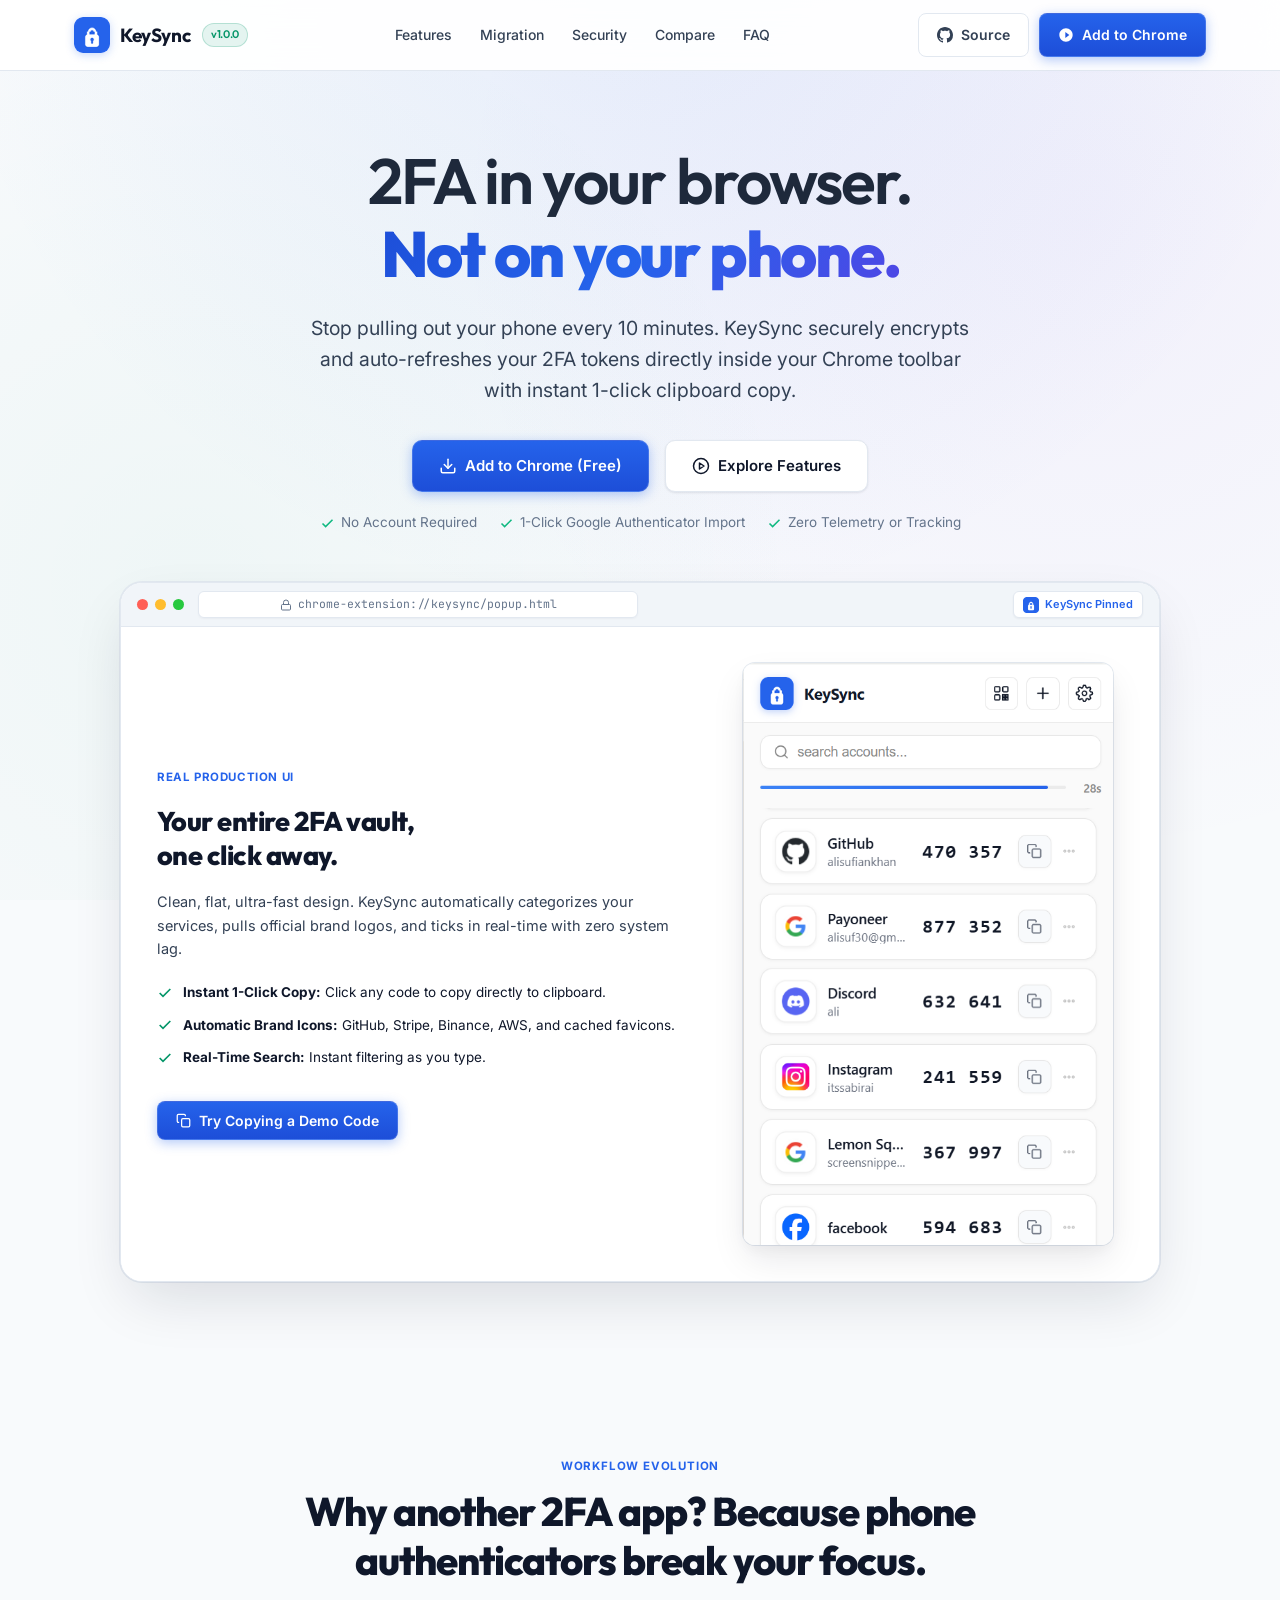
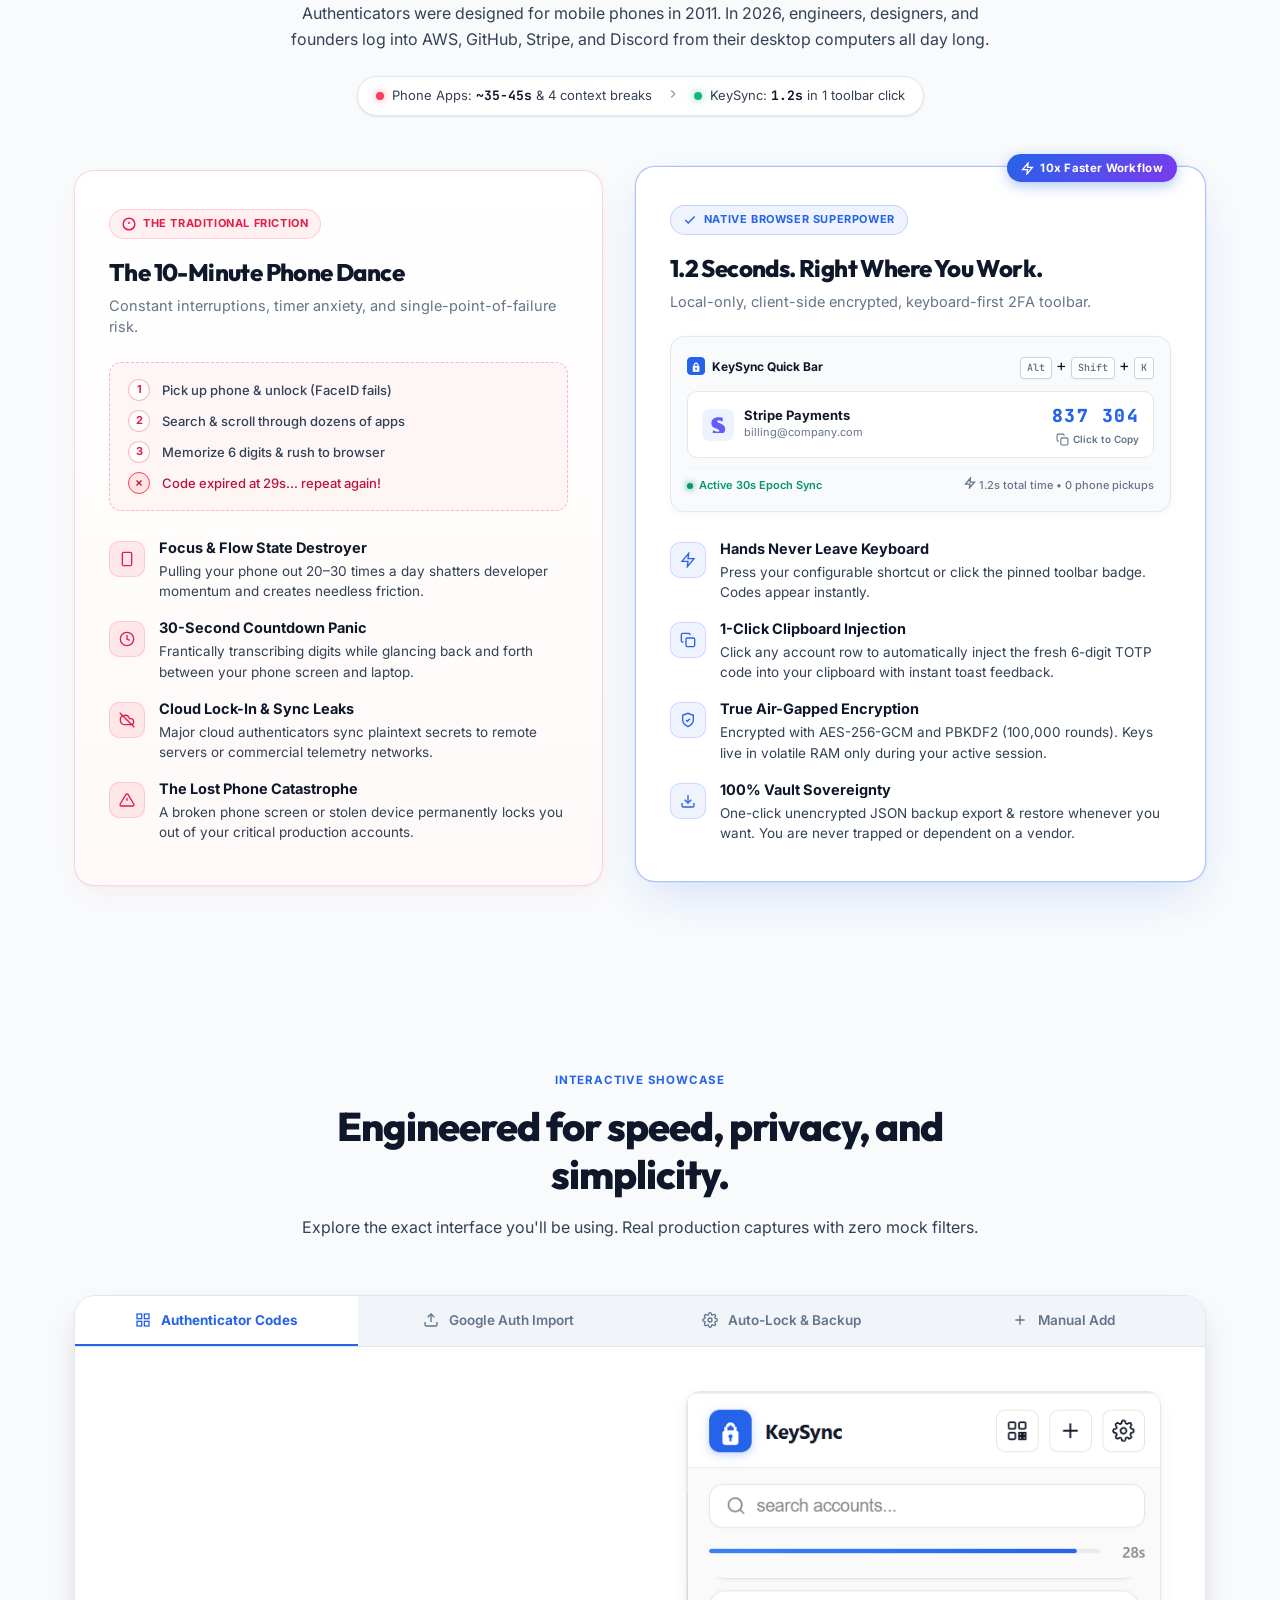
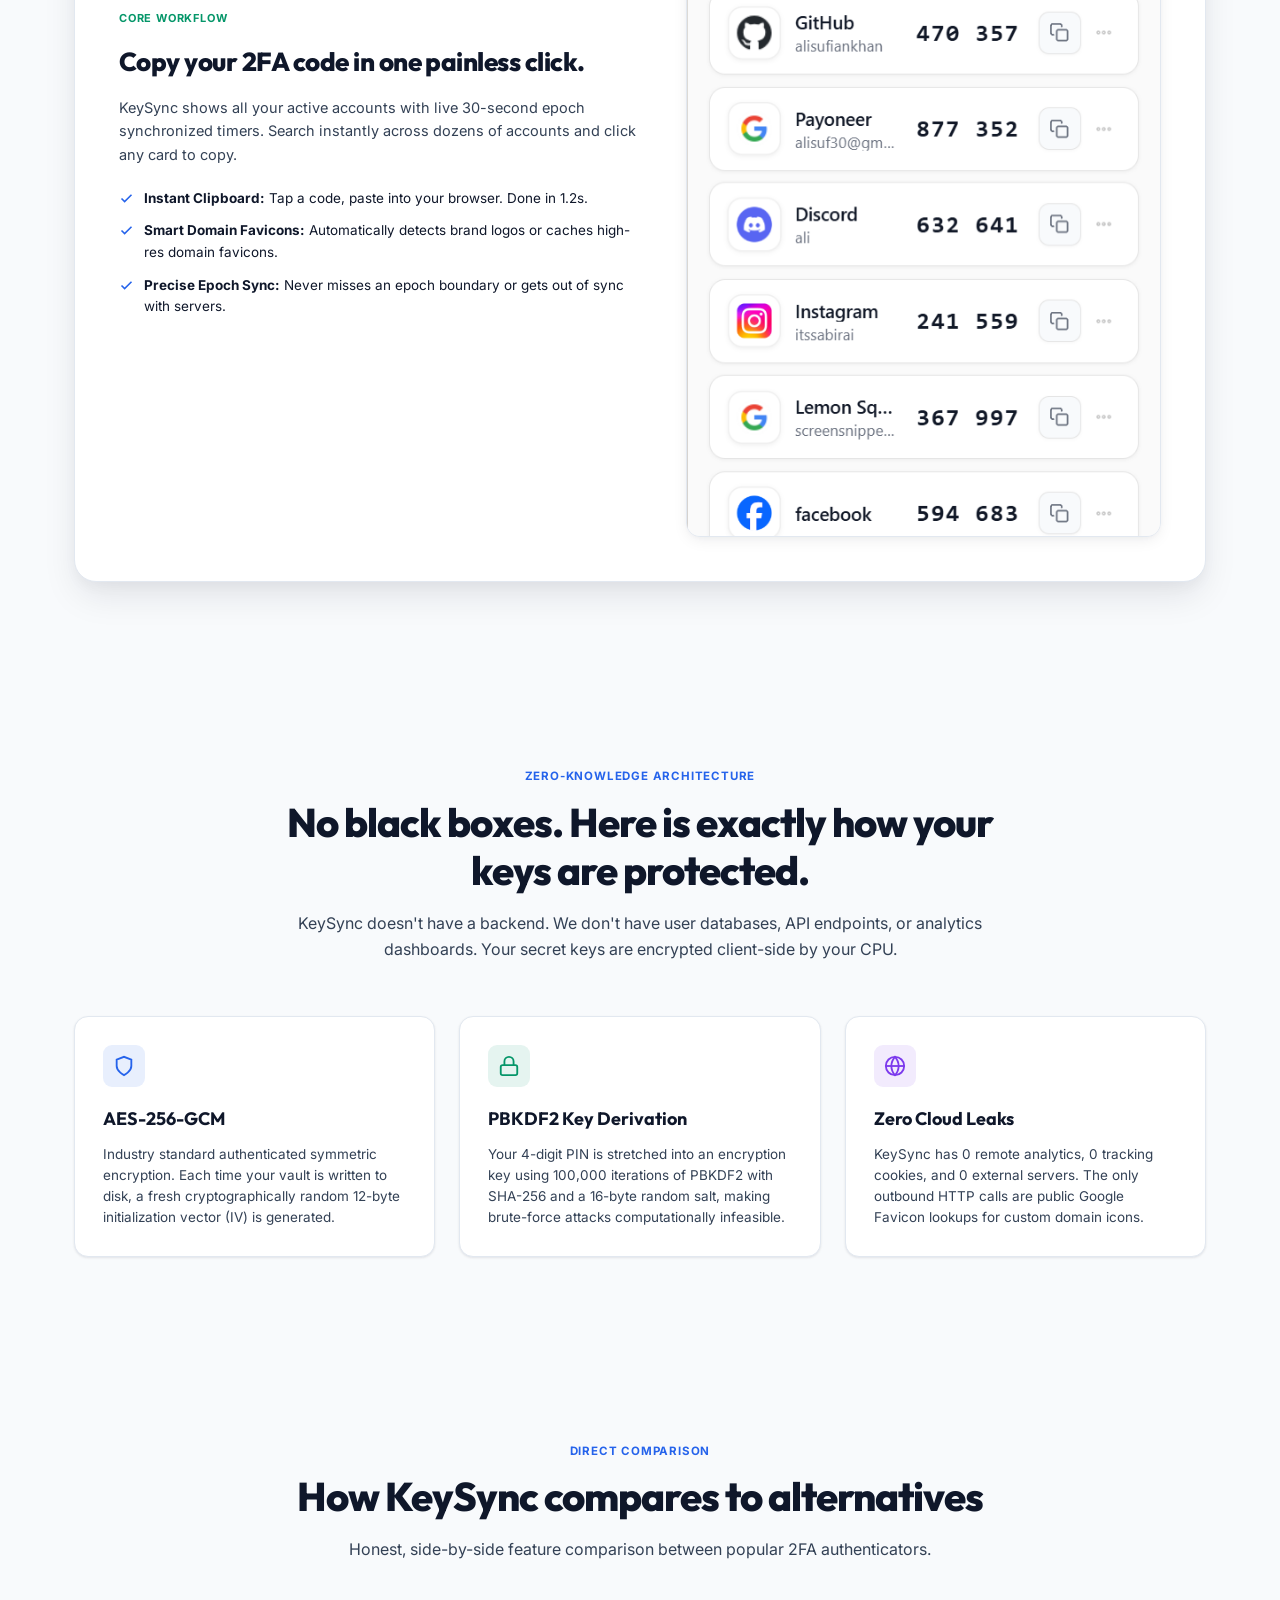
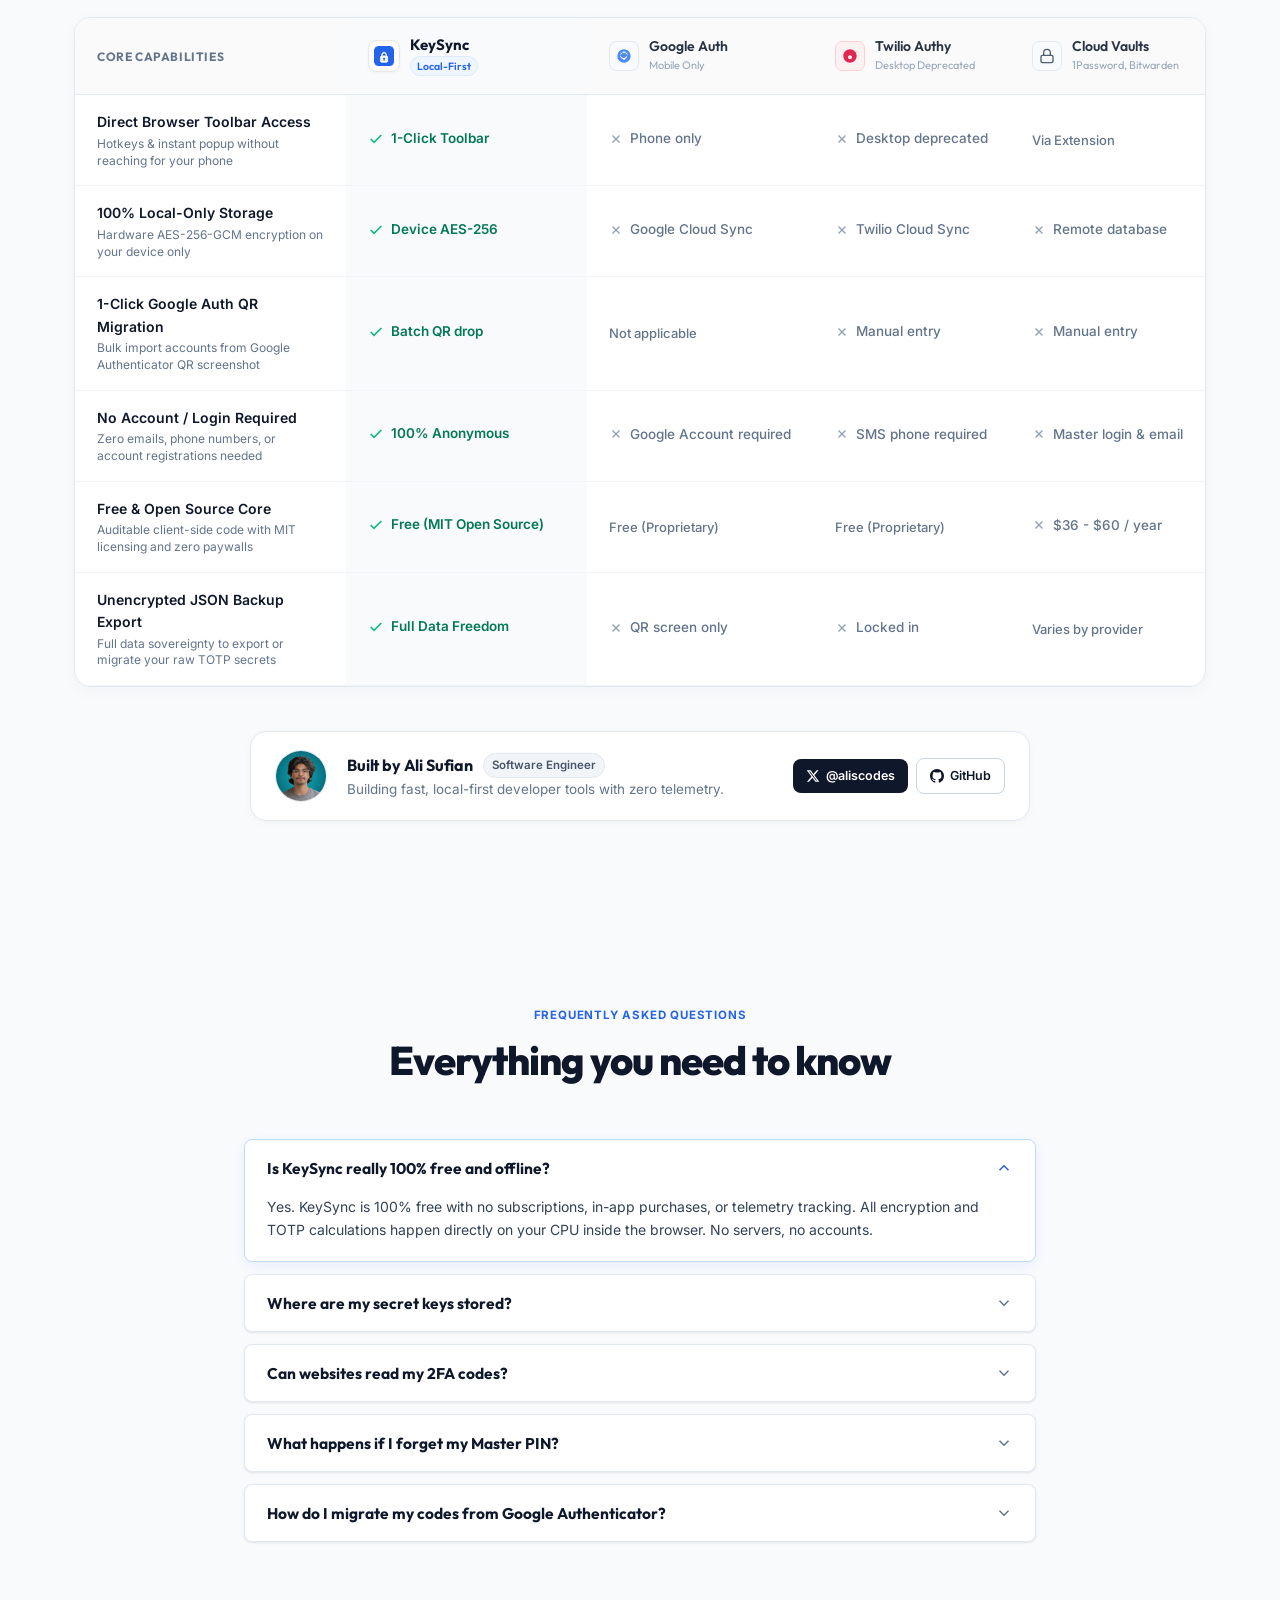
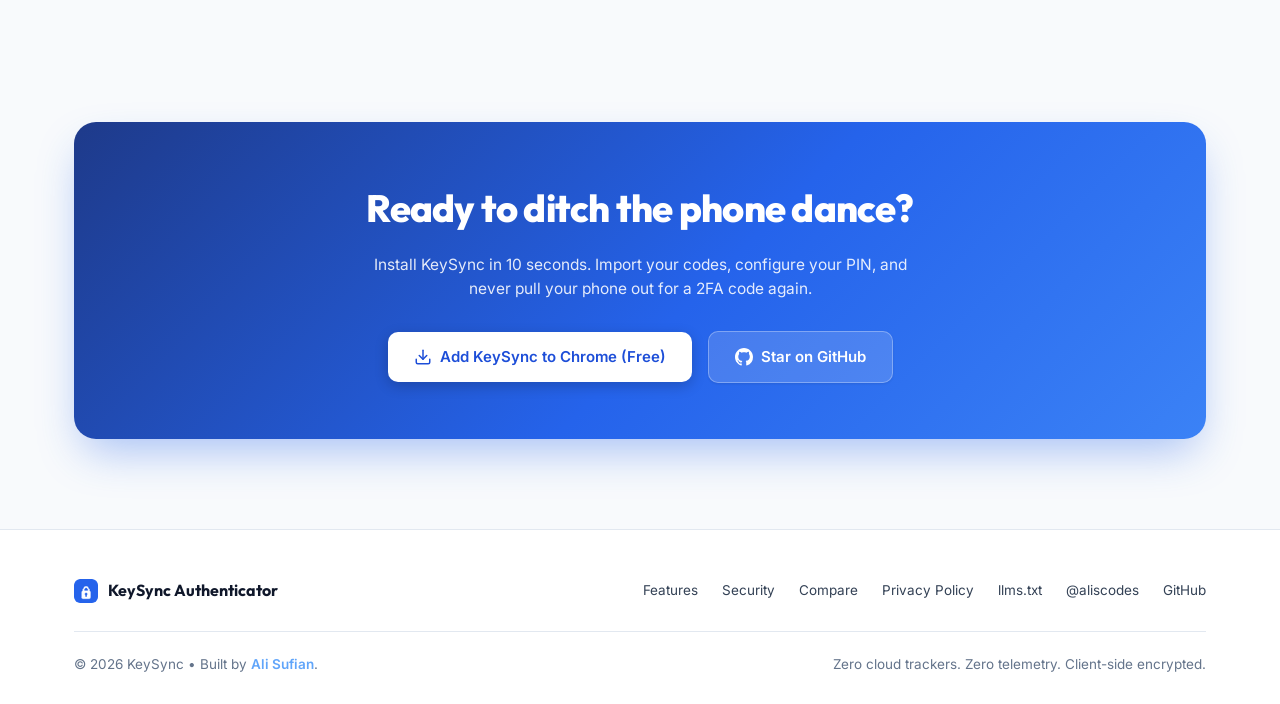
==== commit 88de9d23: "Simplify creator section to clean, minimal developer signature" ====
--- a/index.html
+++ b/index.html
@@ -89,7 +89,7 @@
           </svg>
           <span>Source</span>
         </a>
-        <a href="#install" class="btn btn-primary nav-install-btn">
+        <a href="https://chromewebstore.google.com/detail/keysync-2fa-authenticator/helahhablbjofnnjkfeelgedplgfbkmj" target="_blank" rel="noopener noreferrer" class="btn btn-primary nav-install-btn">
           <svg viewBox="0 0 24 24" width="16" height="16" fill="currentColor">
             <path d="M12 2C6.48 2 2 6.48 2 12s4.48 10 10 10 10-4.48 10-10S17.52 2 12 2zm-1 14.5v-9l6 4.5-6 4.5z" />
           </svg>
@@ -130,7 +130,7 @@
         </a>
       </div>
       <div class="mobile-nav-actions">
-        <a href="#install" class="btn btn-primary btn-block mobile-drawer-cta">
+        <a href="https://chromewebstore.google.com/detail/keysync-2fa-authenticator/helahhablbjofnnjkfeelgedplgfbkmj" target="_blank" rel="noopener noreferrer" class="btn btn-primary btn-block mobile-drawer-cta">
           <svg viewBox="0 0 24 24" width="16" height="16" fill="currentColor">
             <path d="M12 2C6.48 2 2 6.48 2 12s4.48 10 10 10 10-4.48 10-10S17.52 2 12 2zm-1 14.5v-9l6 4.5-6 4.5z" />
           </svg>
@@ -163,7 +163,7 @@
       </p>
 
       <div class="hero-cta-wrapper" id="install">
-        <a href="https://chrome.google.com/webstore" target="_blank" rel="noopener noreferrer"
+        <a href="https://chromewebstore.google.com/detail/keysync-2fa-authenticator/helahhablbjofnnjkfeelgedplgfbkmj" target="_blank" rel="noopener noreferrer"
           class="btn btn-primary btn-lg">
           <svg viewBox="0 0 24 24" width="18" height="18" fill="none" stroke="currentColor" stroke-width="2"
             stroke-linecap="round" stroke-linejoin="round">
@@ -1232,80 +1232,34 @@
         </div>
       </div>
 
-      <!-- Developer Spotlight & Creator Card -->
+      <!-- Creator Signature (Minimal & Human) -->
       <div class="creator-spotlight-card">
-        <div class="creator-spotlight-header">
+        <div class="creator-spotlight-inner">
           <div class="creator-avatar-wrap">
-            <img src="assets/ali-sufian.jpg" alt="Ali Sufian" class="creator-photo" width="88" height="88" loading="lazy">
-            <span class="creator-status-badge" title="Active Developer">
-              <span class="creator-status-pulse"></span>
-            </span>
-          </div>
-
-          <div class="creator-header-content">
-            <div class="creator-badge-row">
-              <span class="creator-role-tag">
-                <svg viewBox="0 0 24 24" width="14" height="14" fill="none" stroke="currentColor" stroke-width="2.5">
-                  <path d="M20 21v-2a4 4 0 0 0-4-4H8a4 4 0 0 0-4 4v2"></path>
-                  <circle cx="12" cy="7" r="4"></circle>
-                </svg>
-                <span>Creator &amp; Software Engineer</span>
-              </span>
-              <span class="creator-verified-tag">
-                <svg viewBox="0 0 24 24" width="13" height="13" fill="currentColor">
-                  <path d="M12 2C6.48 2 2 6.48 2 12s4.48 10 10 10 10-4.48 10-10S17.52 2 12 2zm-2 15l-5-5 1.41-1.41L10 14.17l7.59-7.59L19 8l-9 9z"/>
-                </svg>
-                <span>Verified Independent Builder</span>
-              </span>
-            </div>
-
-            <h3 class="creator-name">Crafted by Ali Sufian</h3>
-            <p class="creator-headline">Building high-performance, local-first developer tools with zero compromises on security</p>
-          </div>
-        </div>
-
-        <div class="creator-body">
-          <p class="creator-quote">
-            KeySync was engineered to eliminate the friction of grabbing your phone every 10 minutes for a 2FA code. Everything is encrypted client-side with AES-256-GCM, kept offline, and designed to stay completely out of your way.
-          </p>
-
-          <div class="creator-values">
-            <span class="creator-value-item">
-              <svg viewBox="0 0 24 24" width="14" height="14" fill="none" stroke="currentColor" stroke-width="2.5"><polyline points="20 6 9 17 4 12"></polyline></svg>
-              <span>100% Client-Side WebCrypto</span>
-            </span>
-            <span class="creator-value-item">
-              <svg viewBox="0 0 24 24" width="14" height="14" fill="none" stroke="currentColor" stroke-width="2.5"><polyline points="20 6 9 17 4 12"></polyline></svg>
-              <span>Zero Cloud or Analytics</span>
-            </span>
-            <span class="creator-value-item">
-              <svg viewBox="0 0 24 24" width="14" height="14" fill="none" stroke="currentColor" stroke-width="2.5"><polyline points="20 6 9 17 4 12"></polyline></svg>
-              <span>Free &amp; Open Source Core</span>
-            </span>
-          </div>
-        </div>
-
-        <div class="creator-footer">
+            <img src="assets/ali-sufian.jpg" alt="Ali Sufian" class="creator-photo" width="52" height="52" loading="lazy">
+          </div>
+          <div class="creator-info">
+            <div class="creator-header-line">
+              <h3 class="creator-name">Built by Ali Sufian</h3>
+              <span class="creator-role-tag">Software Engineer</span>
+            </div>
+            <p class="creator-bio">Building fast, local-first developer tools with zero telemetry.</p>
+          </div>
           <div class="creator-social-actions">
             <a href="https://x.com/aliscodes" target="_blank" rel="noopener noreferrer" class="creator-btn creator-btn-x"
               title="Follow Ali Sufian on X">
-              <svg viewBox="0 0 24 24" width="16" height="16" fill="currentColor">
+              <svg viewBox="0 0 24 24" width="14" height="14" fill="currentColor">
                 <path d="M18.244 2.25h3.308l-7.227 8.26 8.502 11.24H16.17l-5.214-6.817L4.99 21.75H1.68l7.73-8.835L1.254 2.25H8.08l4.713 6.231zm-1.161 17.52h1.833L7.084 4.126H5.117z" />
               </svg>
-              <span>Follow @aliscodes on X</span>
+              <span>@aliscodes</span>
             </a>
-
             <a href="https://github.com/alisufiankhan/KeySync" target="_blank" rel="noopener noreferrer" class="creator-btn creator-btn-gh"
               title="View KeySync on GitHub">
-              <svg viewBox="0 0 24 24" width="16" height="16" fill="currentColor">
+              <svg viewBox="0 0 24 24" width="14" height="14" fill="currentColor">
                 <path d="M12 0C5.37 0 0 5.37 0 12c0 5.31 3.435 9.795 8.205 11.385.6.105.825-.255.825-.57 0-.285-.015-1.23-.015-2.235-3.015.555-3.795-.735-4.035-1.41-.135-.345-.72-1.41-1.23-1.695-.42-.225-1.02-.78-.015-.795.945-.015 1.62.87 1.845 1.23 1.08 1.815 2.805 1.305 3.495.99.105-.78.42-1.305.765-1.605-2.67-.3-5.46-1.335-5.46-5.925 0-1.305.465-2.385 1.23-3.225-.12-.3-.54-1.53.12-3.18 0 0 1.005-.315 3.3 1.23.96-.27 1.98-.405 3-.405s2.04.135 3 .405c2.295-1.56 3.3-1.23 3.3-1.23.66 1.65.24 2.88.12 3.18.765.84 1.23 1.905 1.23 3.225 0 4.605-2.805 5.625-5.475 5.925.435.375.81 1.095.81 2.22 0 1.605-.015 2.895-.015 3.3 0 .315.225.69.825.57A12.02 12.02 0 0024 12c0-6.63-5.37-12-12-12z" />
               </svg>
-              <span>GitHub @alisufiankhan</span>
+              <span>GitHub</span>
             </a>
-          </div>
-
-          <div class="creator-meta-note">
-            <span>Open to feedback and security inquiries</span>
           </div>
         </div>
       </div>
@@ -1413,7 +1367,7 @@
           code again.
         </p>
         <div class="hero-cta-wrapper" style="margin-bottom: 0;">
-          <a href="#install" class="btn btn-primary btn-lg">
+          <a href="https://chromewebstore.google.com/detail/keysync-2fa-authenticator/helahhablbjofnnjkfeelgedplgfbkmj" target="_blank" rel="noopener noreferrer" class="btn btn-primary btn-lg">
             <svg viewBox="0 0 24 24" width="18" height="18" fill="none" stroke="currentColor" stroke-width="2"
               stroke-linecap="round" stroke-linejoin="round">
               <path d="M21 15v4a2 2 0 0 1-2 2H5a2 2 0 0 1-2-2v-4"></path>
--- a/style.css
+++ b/style.css
@@ -1708,37 +1708,36 @@
 
 
 /* ==========================================================================
-   AUTHOR / CREATOR SPOTLIGHT CARD (Clean, Natural & Human)
+   AUTHOR / CREATOR SIGNATURE (Clean, Minimal & Human)
    ========================================================================== */
 .creator-spotlight-card,
 .dev-signature-card {
-  max-width: 900px;
-  margin: 64px auto 0;
+  max-width: 780px;
+  margin: 44px auto 0;
   background: #FFFFFF;
   border: 1px solid #E2E8F0;
-  border-radius: 20px;
-  padding: 40px 44px;
-  box-shadow: 0 4px 24px -2px rgba(15, 23, 42, 0.05);
-  position: relative;
-  transition: transform 0.2s ease, box-shadow 0.2s ease;
+  border-radius: 16px;
+  padding: 18px 24px;
+  box-shadow: 0 2px 12px -2px rgba(15, 23, 42, 0.04);
+  transition: border-color 0.2s ease, box-shadow 0.2s ease;
 }
 
 .creator-spotlight-card:hover,
 .dev-signature-card:hover {
-  transform: translateY(-2px);
-  box-shadow: 0 8px 30px -4px rgba(15, 23, 42, 0.08);
-}
-
-.creator-spotlight-header {
-  display: flex;
-  align-items: center;
-  gap: 24px;
+  border-color: #CBD5E1;
+  box-shadow: 0 6px 20px -4px rgba(15, 23, 42, 0.07);
+}
+
+.creator-spotlight-inner {
+  display: flex;
+  align-items: center;
+  justify-content: space-between;
+  gap: 20px;
 }
 
 .creator-avatar-wrap {
-  position: relative;
-  width: 84px;
-  height: 84px;
+  width: 52px;
+  height: 52px;
   flex-shrink: 0;
 }
 
@@ -1749,156 +1748,64 @@
   object-fit: cover;
   border-radius: 50%;
   display: block;
-  border: 2px solid #E2E8F0;
-  box-shadow: 0 4px 12px rgba(15, 23, 42, 0.06);
-  transition: transform 0.2s ease;
-}
-
-.creator-spotlight-card:hover .creator-photo {
-  transform: scale(1.02);
-}
-
-.creator-status-badge {
-  position: absolute;
-  bottom: 2px;
-  right: 2px;
-  width: 18px;
-  height: 18px;
-  background: #10B981;
-  border-radius: 50%;
-  border: 2.5px solid #FFFFFF;
-  display: flex;
-  align-items: center;
-  justify-content: center;
-}
-
-.creator-status-pulse {
-  width: 6px;
-  height: 6px;
-  background: #FFFFFF;
-  border-radius: 50%;
-}
-
-.creator-header-content {
+  border: 1.5px solid #E2E8F0;
+}
+
+.creator-info {
   flex: 1;
   min-width: 0;
 }
 
-.creator-badge-row {
-  display: flex;
-  align-items: center;
-  gap: 8px;
+.creator-header-line {
+  display: flex;
+  align-items: center;
+  gap: 10px;
   flex-wrap: wrap;
-  margin-bottom: 8px;
+  margin-bottom: 2px;
+}
+
+.creator-name {
+  font-family: var(--font-heading);
+  font-size: 16px;
+  font-weight: 700;
+  color: #0F172A;
+  letter-spacing: -0.01em;
+  margin: 0;
 }
 
 .creator-role-tag {
   display: inline-flex;
   align-items: center;
-  gap: 6px;
-  padding: 4px 10px;
+  padding: 2px 8px;
   background: #F1F5F9;
-  color: #334155;
+  color: #475569;
   border: 1px solid #E2E8F0;
   border-radius: 9999px;
-  font-size: 12px;
+  font-size: 11.5px;
   font-weight: 600;
 }
 
-.creator-verified-tag {
-  display: inline-flex;
-  align-items: center;
-  gap: 5px;
-  padding: 4px 10px;
-  background: #ECFDF5;
-  color: #047857;
-  border: 1px solid #A7F3D0;
-  border-radius: 9999px;
-  font-size: 12px;
-  font-weight: 600;
-}
-
-.creator-name {
-  font-family: var(--font-heading);
-  font-size: 23px;
-  font-weight: 700;
-  color: #0F172A;
-  letter-spacing: -0.02em;
-  margin-bottom: 4px;
-}
-
-.creator-headline {
-  font-size: 14.5px;
+.creator-bio {
+  font-size: 13.5px;
   color: #64748B;
-  line-height: 1.5;
-}
-
-.creator-body {
-  margin-top: 22px;
-}
-
-.creator-quote {
-  font-size: 14.5px;
-  line-height: 1.6;
-  color: #334155;
-  background: #F8FAFC;
-  border: 1px solid #E2E8F0;
-  border-radius: 12px;
-  padding: 16px 20px;
-  margin: 0 0 18px 0;
-  font-style: normal;
-}
-
-.creator-values {
+  line-height: 1.4;
+  margin: 0;
+}
+
+.creator-social-actions {
   display: flex;
   align-items: center;
   gap: 8px;
-  flex-wrap: wrap;
-}
-
-.creator-value-item {
-  display: inline-flex;
-  align-items: center;
-  gap: 6px;
-  padding: 5px 12px;
-  background: #FFFFFF;
-  border: 1px solid #E2E8F0;
-  border-radius: 9999px;
-  font-size: 12.5px;
-  font-weight: 500;
-  color: #334155;
-}
-
-.creator-value-item svg {
-  color: #10B981;
   flex-shrink: 0;
-}
-
-.creator-footer {
-  margin-top: 24px;
-  padding-top: 20px;
-  border-top: 1px solid #F1F5F9;
-  display: flex;
-  align-items: center;
-  justify-content: space-between;
-  gap: 18px;
-  flex-wrap: wrap;
-}
-
-.creator-social-actions {
-  display: flex;
-  align-items: center;
-  gap: 10px;
-  flex-wrap: wrap;
 }
 
 .creator-btn {
   display: inline-flex;
   align-items: center;
-  gap: 8px;
-  padding: 9px 16px;
-  border-radius: 10px;
-  font-size: 13.5px;
+  gap: 6px;
+  padding: 7px 13px;
+  border-radius: 8px;
+  font-size: 12.5px;
   font-weight: 600;
   text-decoration: none;
   transition: all 0.15s ease;
@@ -1928,45 +1835,26 @@
   transform: translateY(-1px);
 }
 
-.creator-meta-note {
-  font-size: 13px;
-  color: #94A3B8;
-  font-weight: 400;
-}
-
-@media (max-width: 768px) {
-  .creator-spotlight-card {
-    padding: 28px 20px;
-    margin-top: 40px;
-  }
-
-  .creator-spotlight-header {
+@media (max-width: 640px) {
+  .creator-spotlight-card,
+  .dev-signature-card {
+    padding: 18px 16px;
+    margin-top: 32px;
+  }
+
+  .creator-spotlight-inner {
     flex-direction: column;
-    text-align: center;
-    gap: 18px;
-  }
-
-  .creator-badge-row {
-    justify-content: center;
-  }
-
-  .creator-values {
-    justify-content: center;
-  }
-
-  .creator-footer {
-    flex-direction: column;
-    align-items: stretch;
-    text-align: center;
+    align-items: flex-start;
+    gap: 14px;
   }
 
   .creator-social-actions {
-    flex-direction: column;
     width: 100%;
+    gap: 8px;
   }
 
   .creator-btn {
-    width: 100%;
+    flex: 1;
     justify-content: center;
   }
 }
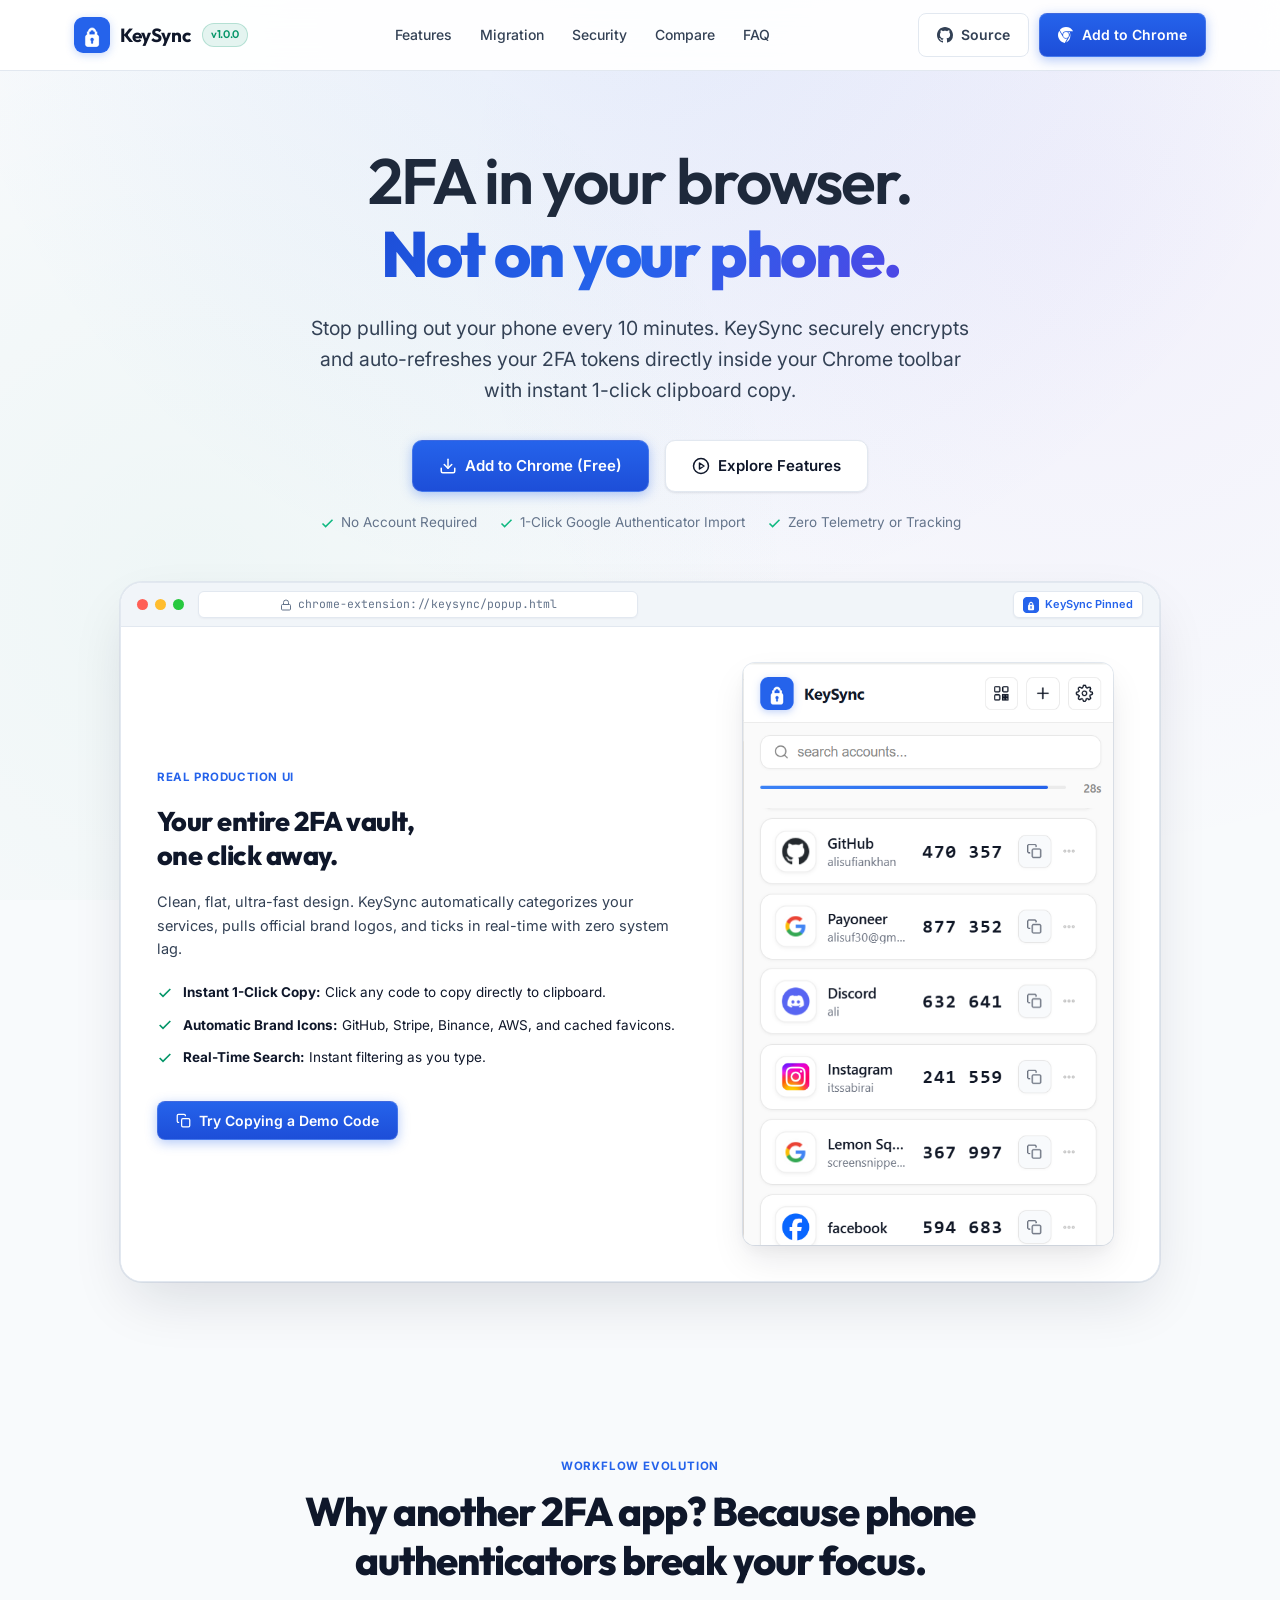
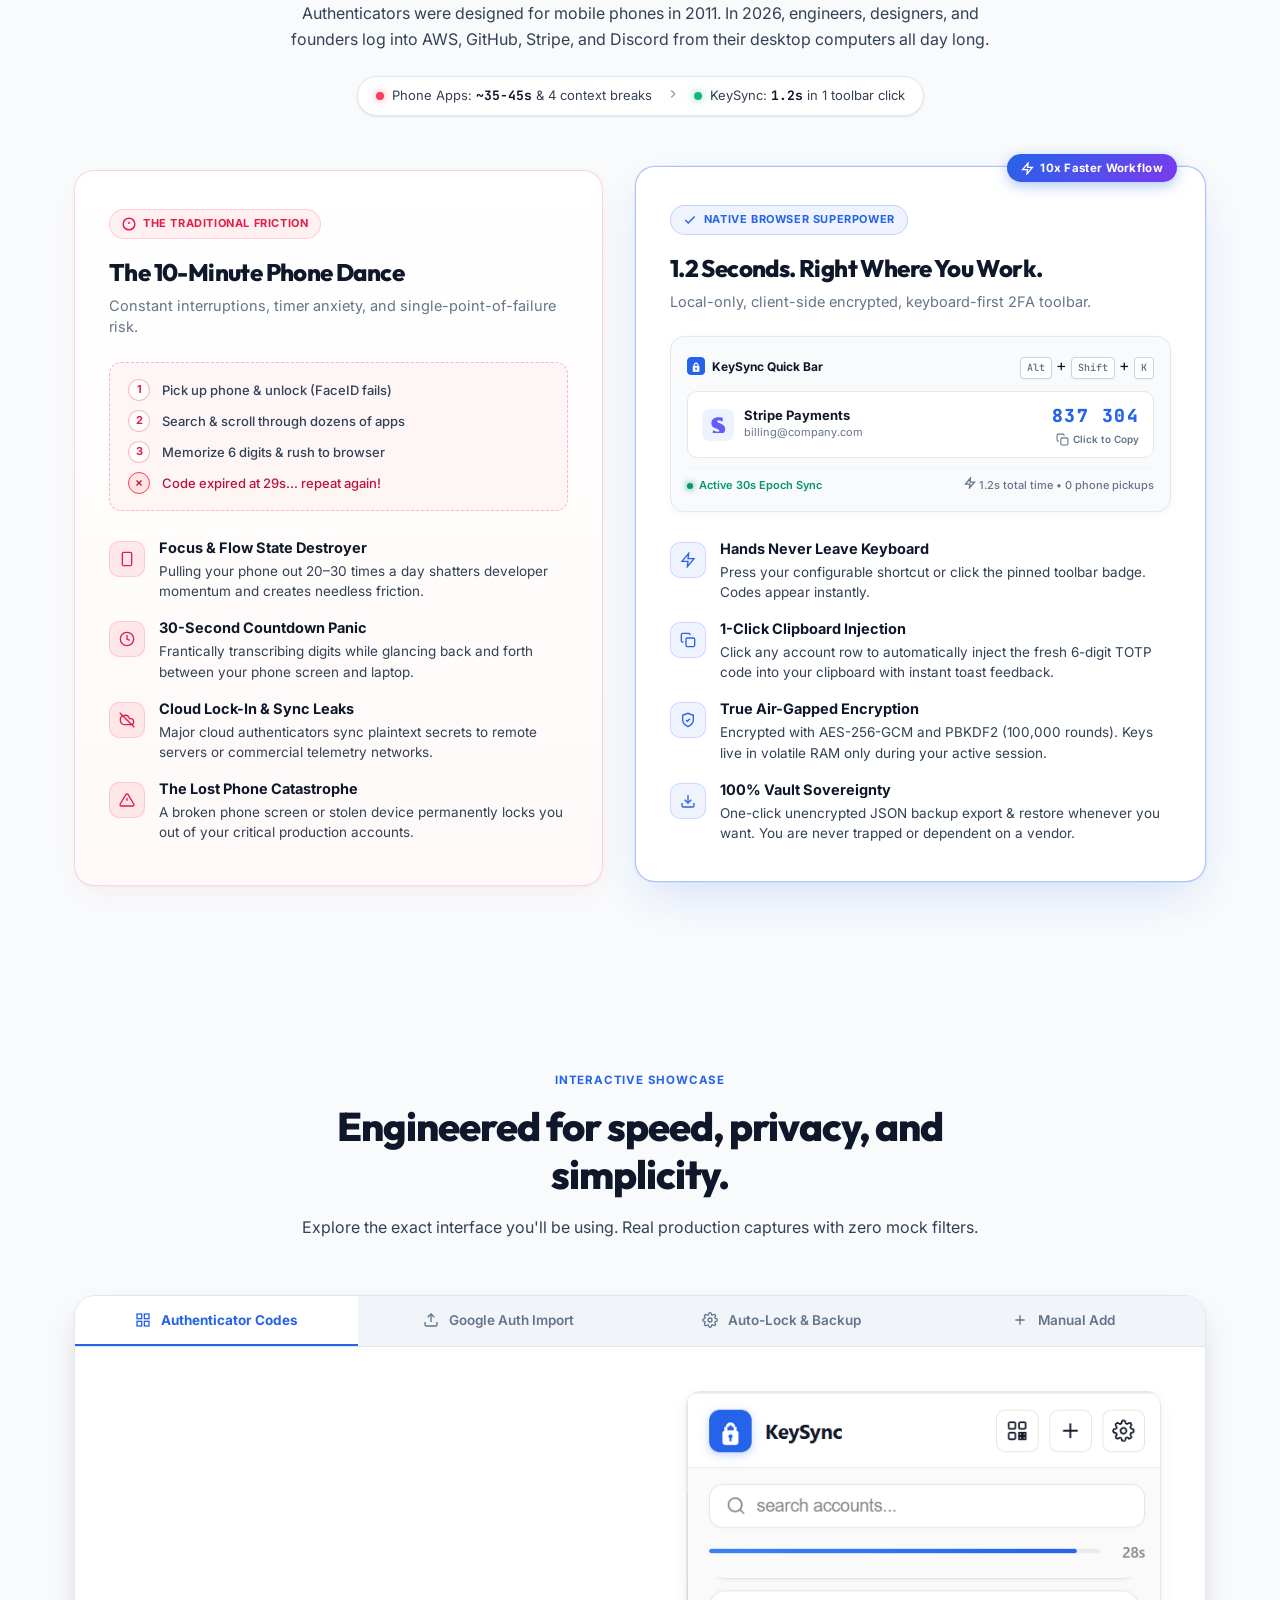
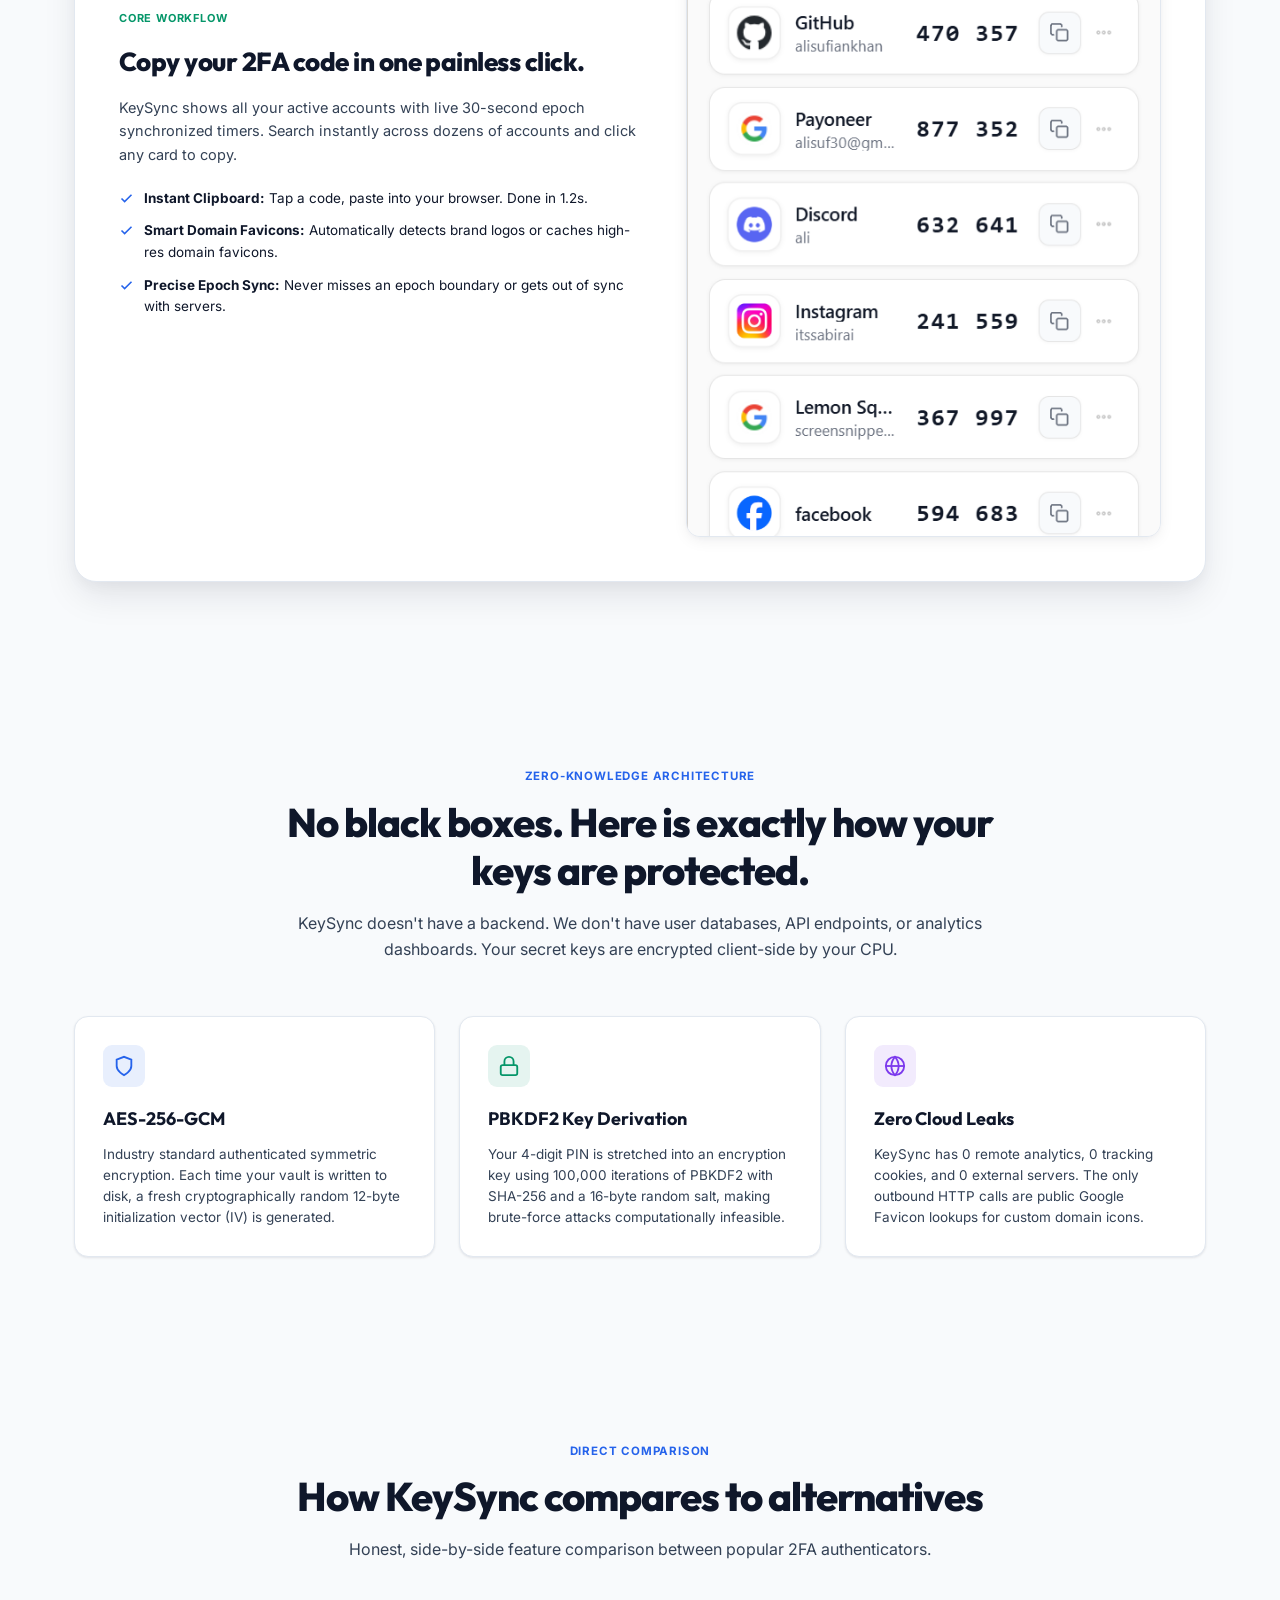
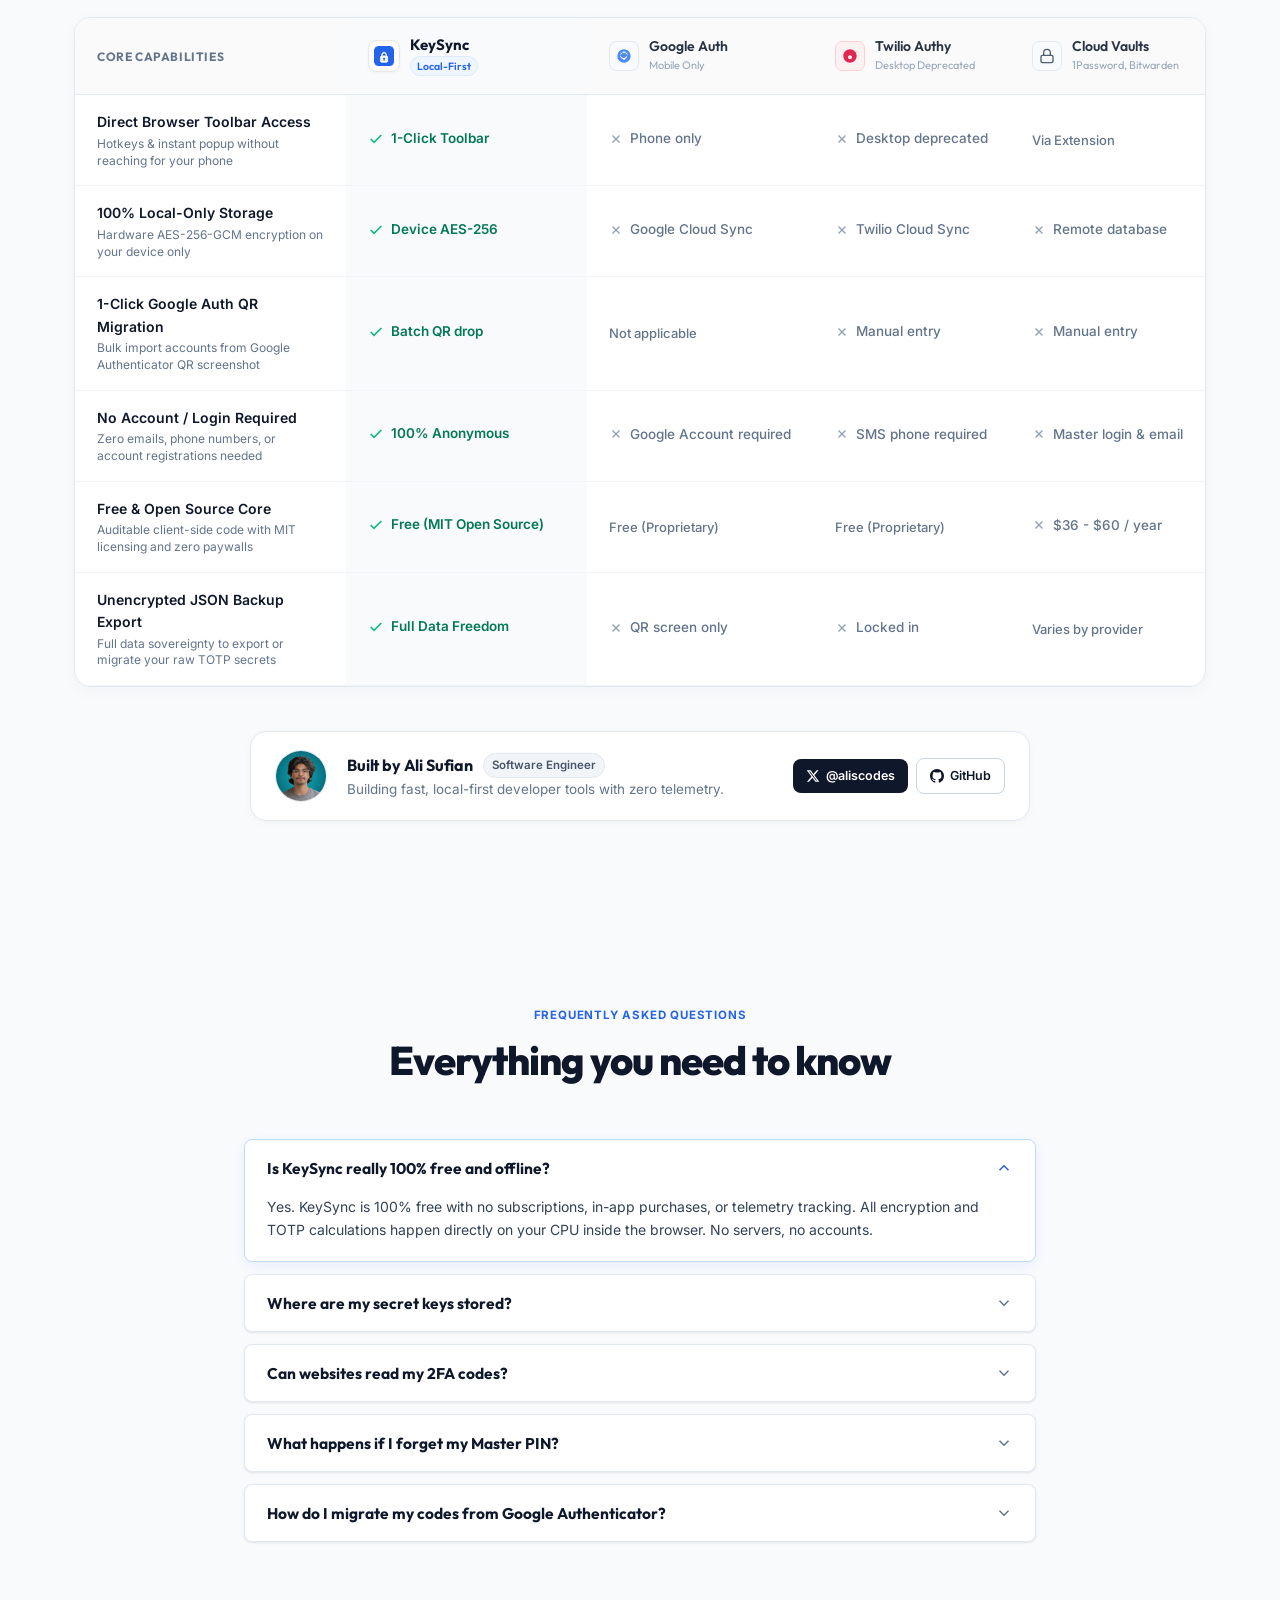
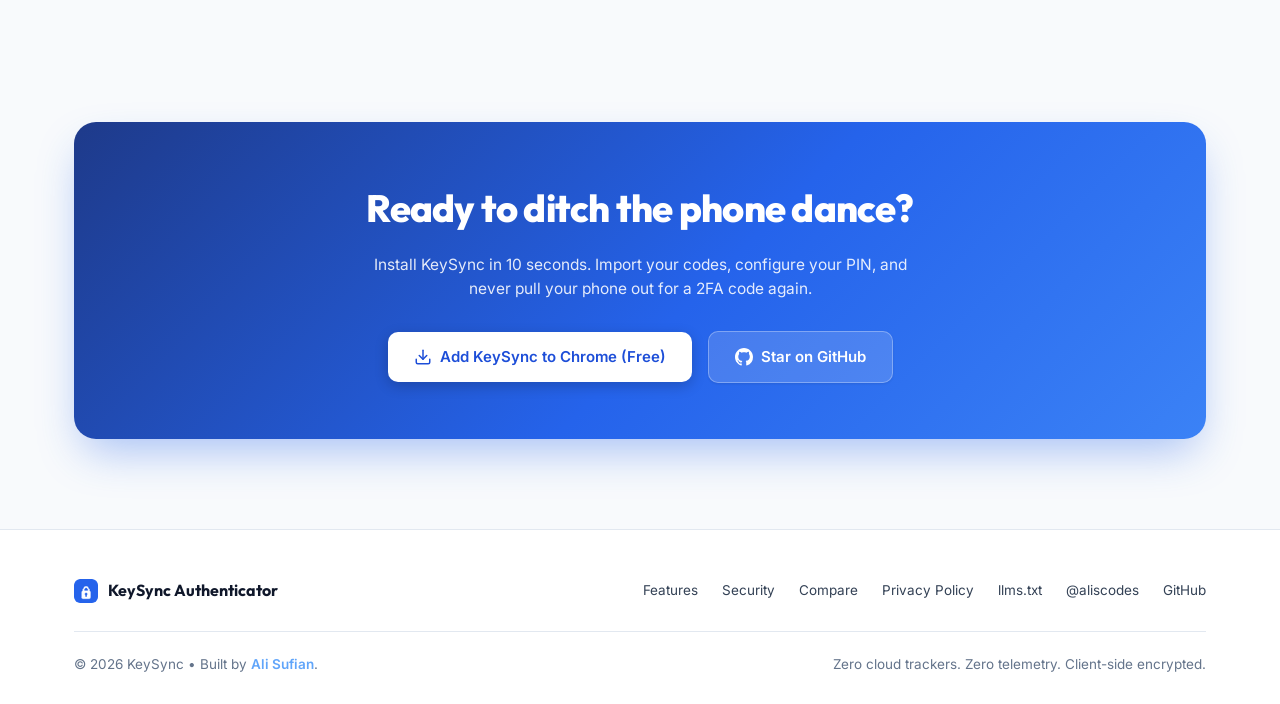
==== commit a36142a9: "Replace play icon with official Google Chrome logo icon in navbar and mobile drawer" ====
--- a/index.html
+++ b/index.html
@@ -91,7 +91,7 @@
         </a>
         <a href="https://chromewebstore.google.com/detail/keysync-2fa-authenticator/helahhablbjofnnjkfeelgedplgfbkmj" target="_blank" rel="noopener noreferrer" class="btn btn-primary nav-install-btn">
           <svg viewBox="0 0 24 24" width="16" height="16" fill="currentColor">
-            <path d="M12 2C6.48 2 2 6.48 2 12s4.48 10 10 10 10-4.48 10-10S17.52 2 12 2zm-1 14.5v-9l6 4.5-6 4.5z" />
+            <path d="M12 0C8.21 0 4.831 1.757 2.632 4.501l3.953 6.848A5.454 5.454 0 0 1 12 6.545h10.691A12 12 0 0 0 12 0zM1.931 5.47A11.943 11.943 0 0 0 0 12c0 6.012 4.42 10.991 10.189 11.864l3.953-6.847a5.45 5.45 0 0 1-6.865-2.29zm13.342 2.008a5.454 5.454 0 0 1 2.182 6.522l-5.345 9.257a11.97 11.97 0 0 0 6.473-10.742c0-1.807-.406-3.52-1.128-5.033zM12 7.636a4.364 4.364 0 1 0 0 8.728 4.364 4.364 0 0 0 0-8.728z" />
           </svg>
           <span>Add to Chrome</span>
         </a>
@@ -132,7 +132,7 @@
       <div class="mobile-nav-actions">
         <a href="https://chromewebstore.google.com/detail/keysync-2fa-authenticator/helahhablbjofnnjkfeelgedplgfbkmj" target="_blank" rel="noopener noreferrer" class="btn btn-primary btn-block mobile-drawer-cta">
           <svg viewBox="0 0 24 24" width="16" height="16" fill="currentColor">
-            <path d="M12 2C6.48 2 2 6.48 2 12s4.48 10 10 10 10-4.48 10-10S17.52 2 12 2zm-1 14.5v-9l6 4.5-6 4.5z" />
+            <path d="M12 0C8.21 0 4.831 1.757 2.632 4.501l3.953 6.848A5.454 5.454 0 0 1 12 6.545h10.691A12 12 0 0 0 12 0zM1.931 5.47A11.943 11.943 0 0 0 0 12c0 6.012 4.42 10.991 10.189 11.864l3.953-6.847a5.45 5.45 0 0 1-6.865-2.29zm13.342 2.008a5.454 5.454 0 0 1 2.182 6.522l-5.345 9.257a11.97 11.97 0 0 0 6.473-10.742c0-1.807-.406-3.52-1.128-5.033zM12 7.636a4.364 4.364 0 1 0 0 8.728 4.364 4.364 0 0 0 0-8.728z" />
           </svg>
           <span>Add to Chrome (Free)</span>
         </a>
